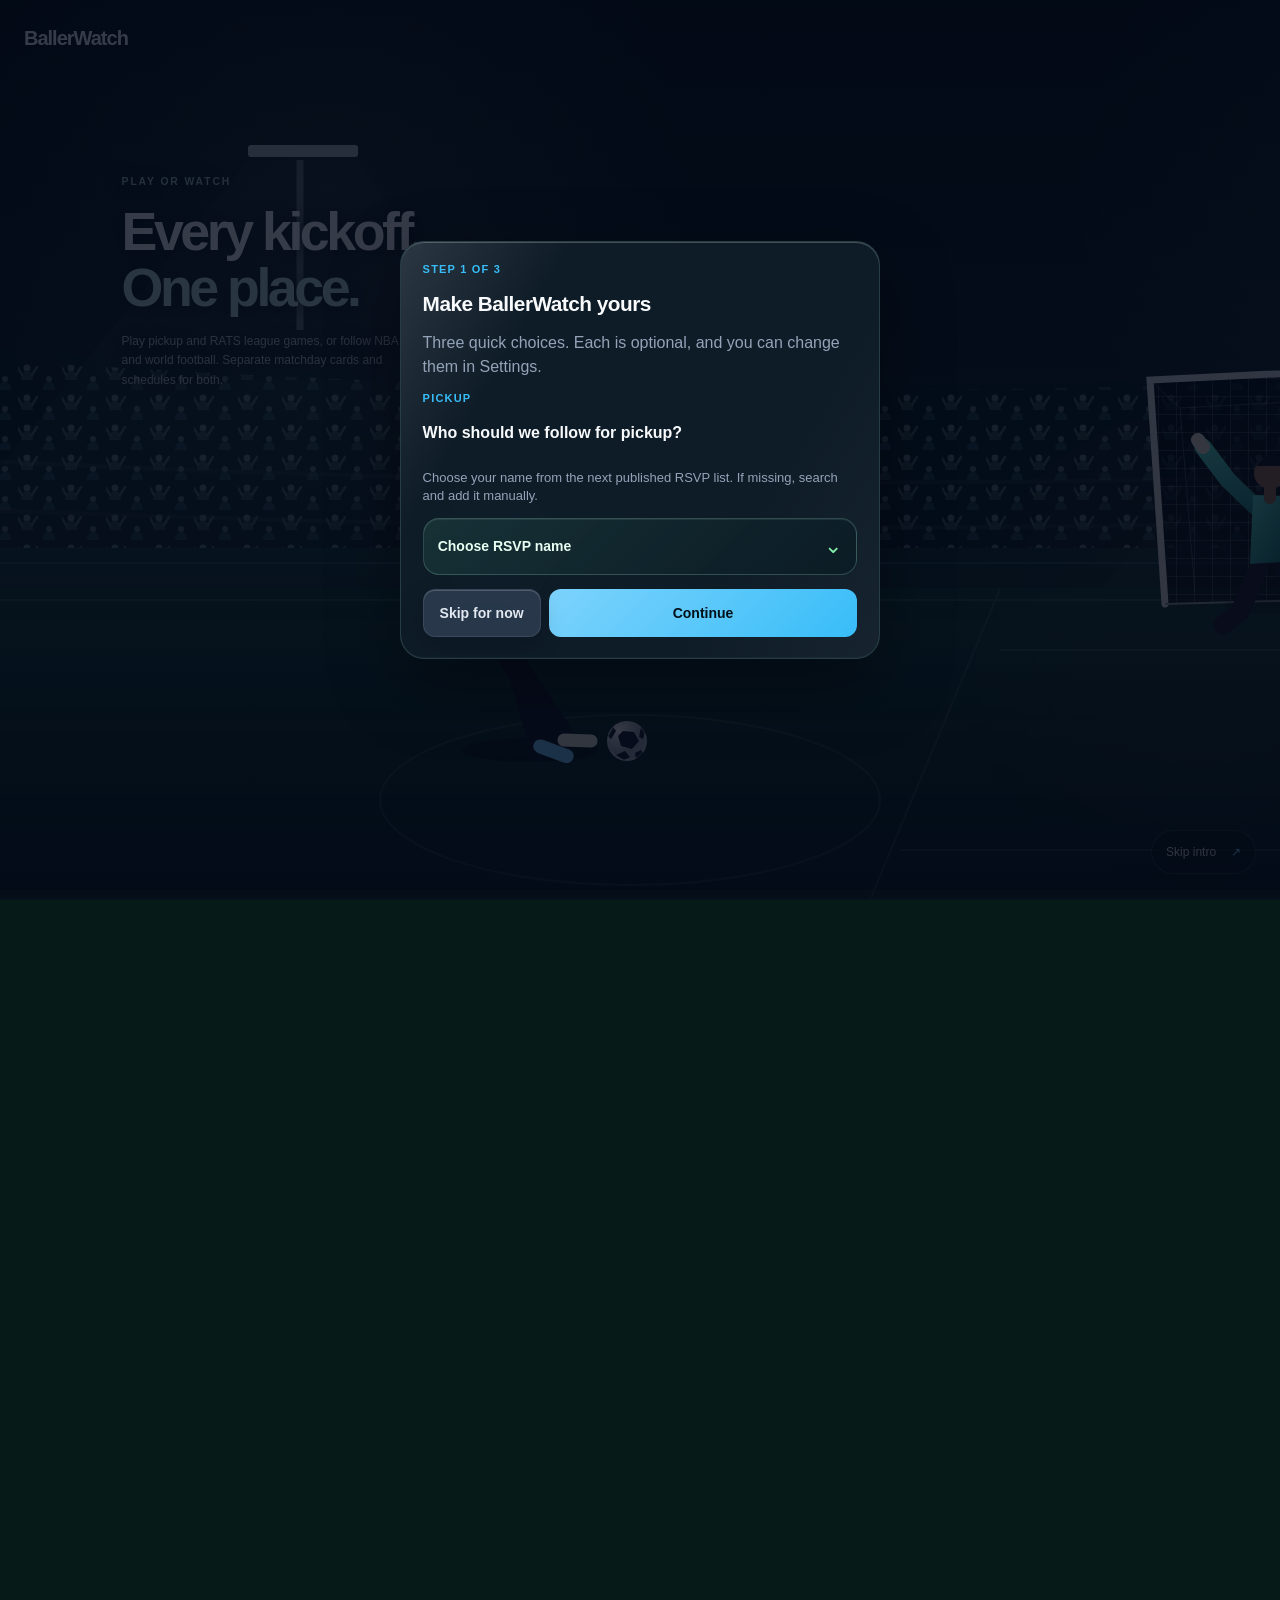
==== frontend/web/index.html @ 3ca7dacf "chore(v11.10.0): refresh versioned PWA resources for encrypted RSVP roster release" ====
<!doctype html>
<html lang="en" class="v2" data-entry-revision="canonical-match-hub">
<head>
  <meta charset="utf-8">
  <meta name="viewport" content="width=device-width, initial-scale=1, viewport-fit=cover">
  <meta name="theme-color" content="#061a18">
  <meta name="referrer" content="no-referrer">
  <meta http-equiv="Content-Security-Policy" content="default-src 'self'; connect-src 'self' https://ballerwatch-web.vudhone.workers.dev; img-src 'self' data:; style-src 'self' 'unsafe-inline'; script-src 'self'; manifest-src 'self'; worker-src 'self'; object-src 'none'; base-uri 'none'; form-action 'self'; upgrade-insecure-requests">
  <meta name="apple-mobile-web-app-capable" content="yes">
  <meta name="apple-mobile-web-app-status-bar-style" content="black-translucent">
  <meta name="apple-mobile-web-app-title" content="BallerWatch">
  <meta name="description" content="A moment of football. Then everything you need for your next match.">
  <title>BallerWatch — Your matchday</title>
  <link rel="manifest" href="./manifest.webmanifest?v=11.10.0">
  <link rel="icon" href="./icon.svg?v=11.10.0" type="image/svg+xml">
  <link rel="apple-touch-icon" sizes="180x180" href="./apple-touch-icon.png?v=11.10.0">
  <script src="./v2/prepaint.js?v=11.10.0"></script>
  <link rel="stylesheet" href="./styles.css?v=11.10.0">
  <link rel="stylesheet" href="./v2/styles.css?v=11.10.0">
</head>
<body>
  <div class="status-bar-glass" aria-hidden="true"></div>
  <a class="v2-skip-link" href="#matchday-app">Skip intro</a>
  <section id="v2-launch" class="v2-launch launch-intro is-active" aria-label="Welcome to BallerWatch">
    <div class="launch-intro-stage">
      <div class="launch-intro-beam launch-intro-beam-a"></div>
      <div class="launch-intro-beam launch-intro-beam-b"></div>
      <div class="launch-intro-beam launch-intro-beam-c"></div>
      <div class="launch-intro-word" aria-label="BallerWatch">
        <span class="launch-intro-word-shadow" aria-hidden="true">BallerWatch</span>
        <span class="launch-intro-word-main">BallerWatch</span>
      </div>
      <div class="launch-intro-pulse" aria-hidden="true"></div>
    </div>

  </section>
  <section id="soccer-intro" class="soccer-intro" aria-label="Interactive soccer introduction">
    <div id="soccer-stage" class="soccer-stage">
      <div class="intro-topline"><a href="./" class="v2-wordmark" aria-label="BallerWatch home">BallerWatch</a><button id="skip-intro" type="button">Skip intro <span aria-hidden="true">↗</span></button></div>
      <div id="scene-scene-content" class="scene-content">
        <svg id="soccer-stadium" class="soccer-scene scene-backdrop" viewBox="0 0 1440 900" aria-hidden="true" focusable="false">
          <defs><radialGradient id="camera-glow"><stop stop-color="#e4faff" stop-opacity=".8"/><stop offset="1" stop-color="#c8f7ff" stop-opacity="0"/></radialGradient></defs>
          <g id="scene-background-world"><image href="./v2/assets/stadium.svg" x="-1000" y="0" width="3400" height="900"/><g data-camera-flash="0" transform="translate(360 365)" opacity="0"><circle r="24" fill="url(#camera-glow)"/><path d="M-9 0H9M0-9V9" stroke="#e4faff" stroke-width="1.5"/><circle r="2.5" fill="#fff"/></g><g data-camera-flash="1" transform="translate(780 415)" opacity="0"><circle r="24" fill="url(#camera-glow)"/><path d="M-9 0H9M0-9V9" stroke="#e4faff" stroke-width="1.5"/><circle r="2.5" fill="#fff"/></g><g data-camera-flash="2" transform="translate(910 380)" opacity="0"><circle r="24" fill="url(#camera-glow)"/><path d="M-9 0H9M0-9V9" stroke="#e4faff" stroke-width="1.5"/><circle r="2.5" fill="#fff"/></g><g data-camera-flash="3" transform="translate(1080 440)" opacity="0"><circle r="24" fill="url(#camera-glow)"/><path d="M-9 0H9M0-9V9" stroke="#e4faff" stroke-width="1.5"/><circle r="2.5" fill="#fff"/></g><g data-camera-flash="4" transform="translate(1290 370)" opacity="0"><circle r="24" fill="url(#camera-glow)"/><path d="M-9 0H9M0-9V9" stroke="#e4faff" stroke-width="1.5"/><circle r="2.5" fill="#fff"/></g><g data-camera-flash="5" transform="translate(1150 410)" opacity="0"><circle r="24" fill="url(#camera-glow)"/><path d="M-9 0H9M0-9V9" stroke="#e4faff" stroke-width="1.5"/><circle r="2.5" fill="#fff"/></g></g>
        </svg>
        <div id="scene-copy" class="scene-copy"><p id="scene-phase" class="eyebrow">YOUR MATCHDAY</p><h1 id="scene-headline"><span>Every kickoff.</span><span>One place.</span></h1><p id="scene-description">Play pickup and RATS league games, or follow NBA and world football. Separate matchday cards and schedules for both.</p></div>
        <svg id="soccer-scene" class="soccer-scene scene-action" viewBox="0 0 1440 900" aria-hidden="true" focusable="false">
          <defs>
            <linearGradient id="kit" x2="1" y2="1"><stop stop-color="#e0f2fe"/><stop offset="1" stop-color="#38bdf8"/></linearGradient>
            <linearGradient id="keeper-kit" x2="1" y2="1"><stop stop-color="#5eead4"/><stop offset="1" stop-color="#0f766e"/></linearGradient>
            <radialGradient id="ball-shade" cx=".3" cy=".25"><stop stop-color="#fff"/><stop offset="1" stop-color="#a4b2b7"/></radialGradient>
            <pattern id="net-grid" width="18" height="18" patternUnits="userSpaceOnUse"><path d="M18 0H0V18" fill="none" stroke="#e3efeb" stroke-opacity=".38" stroke-width="1"/></pattern>
          </defs>
          <g id="scene-world">
            <g id="scene-goal"><path d="m1000 380 310-15 35 230-330 9Z" fill="#061214" fill-opacity=".62"/><g id="scene-net"><path d="m1000 380 310-15 35 230-330 9Z" fill="url(#net-grid)"/><path d="m1000 380 30 28 280-15M1030 408l15 185M1310 365l-6 228" fill="none" stroke="#d9e6e1" stroke-opacity=".25"/></g><path d="m1015 604-15-224 310-15 35 230" fill="none" stroke="#dce8e2" stroke-width="7" stroke-linecap="round"/><path d="m1015 604 330-9" stroke="#94aaa4" stroke-width="2"/></g>
            <g id="scene-keeper" transform="translate(1120 570)">
              <ellipse cx="0" cy="35" rx="46" ry="9" fill="#000" opacity=".2"/>
              <g stroke-linecap="round" stroke-linejoin="round"><g id="scene-keeper-legs"><path d="m-10-5-20 47-17 13M13-5l25 42 24 11" fill="none" stroke="#17222d" stroke-width="19"/></g><g id="scene-keeper-arms"><path d="M-13-62-42-90-67-123M13-62 42-90 67-123" fill="none" stroke="url(#keeper-kit)" stroke-width="17"/><path d="m-67-123-5-7M67-123l5-7" stroke="#e7eadb" stroke-width="14"/></g><path d="m-17-75 35 1 7 65-45 3Z" fill="url(#keeper-kit)"/><path d="M0-72v-13" stroke="#99735a" stroke-width="12"/><circle cy="-97" r="16" fill="#99735a"/><path d="M-14-104q14-21 29 0" fill="#16212a"/></g>
            </g>
            <ellipse cx="380" cy="750" rx="68" ry="12" fill="#000" opacity=".3"/>
            <g id="scene-player" transform="translate(350 605)">
              <g id="scene-plant-leg"><path d="m-5 15 43 67 36 53" fill="none" stroke="#171f27" stroke-width="24" stroke-linecap="round"/><path d="m73 135 27 1" stroke="#e4ecd8" stroke-width="13" stroke-linecap="round"/></g><g id="scene-player-body"><g id="scene-player-arms"><path d="m-7-82-27 33-29 6M24-81l27 26 23-18" fill="none" stroke="#95765c" stroke-width="15" stroke-linecap="round"/></g><path d="M4-123 5-91" stroke="#a37e61" stroke-width="17" stroke-linecap="round"/><path d="m-15-98-23 29 19 13 14-27 23 2 18 24 17-15-25-21Z" fill="url(#kit)"/><path d="m-15-98 43 5 11 87-52 6Z" fill="url(#kit)"/><path d="m-10-96q15 13 29 2" fill="none" stroke="#e0f2fe" stroke-width="4"/><path id="scene-captain-band" d="m-33-75 17 11" stroke="#fcd34d" stroke-width="8"/><path d="M1-90 8-8" stroke="#f0ffd4" stroke-opacity=".35" stroke-width="3"/><path d="m-13-4 51-2-1 32-45-1Z" fill="#111c24"/><circle cx="8" cy="-139" r="21" fill="#a37e61"/><path d="M-12-144q3-32 36-17l7 17-15-10-26 15Z" fill="#131d24"/><text id="scene-player-number" x="11" y="-44" text-anchor="middle" fill="#102534" font-size="30" font-weight="800">10</text></g>
              <g id="scene-shooting-leg"><path d="m13 18 32 57" fill="none" stroke="#171f27" stroke-width="23" stroke-linecap="round"/><g id="scene-shooting-calf"><path d="m45 75 35 56" fill="none" stroke="#171f27" stroke-width="23" stroke-linecap="round"/><path d="m78 129 28 2" stroke="#7dd3fc" stroke-width="14" stroke-linecap="round"/></g></g>
            </g>
            <g id="scene-grass" opacity="0" fill="#86efac"><path d="m430 739-28-24 9 21Zm0 0 36-13-20 24Zm0 0-6-38-9 23Zm0 0 42 20-32-5Z"/></g>
            <g id="scene-ball" transform="translate(477 741)"><circle r="20" fill="url(#ball-shade)"/><path d="m-4-10 11 1 5 9-7 8-11-3-3-10ZM-19-5l5-9 3 4-5 8ZM14-14l4 5-2 7-4-2ZM-11 14l8 5 6-3-5-6ZM14 9l3 4-8 5-1-6Z" fill="#1b2a32"/><circle r="19" fill="none" stroke="#e5efe8" stroke-opacity=".4"/></g>
          </g>
        </svg>
        <div id="scene-flash" class="scene-flash"></div>
        <div class="scene-progress" aria-hidden="true"><span id="scene-progress"></span></div>
      </div>
    </div>
  </section>
  <div id="rewind-affordance" class="rewind-affordance" aria-hidden="true"><span class="rewind-affordance-label">↶ Pull to rewind</span><span class="rewind-affordance-track"><span></span></span></div>
  <main id="matchday-app" class="shell v2-shell" inert>
    <p class="v2-static-welcome" hidden>Matchday, at your pace. Motion is reduced on this device.</p>
    <header class="hero">
      <div class="brand-lockup">
        <div class="brand-mark" aria-hidden="true"><img class="brand-icon" src="./icon.svg?v=11.10.0" alt=""></div>
        <div>
          <p class="eyebrow">SOCCER AT A GLANCE</p>
          <h1 id="matchday-heading" tabindex="-1">BallerWatch</h1>
          <p class="subtitle">Pickup + RATS monitor</p>
        </div>
      </div>
    </header>

    <div class="system-line">
      <span class="system-dot" aria-hidden="true"></span>
      <span id="system-status">Connecting…</span>
    </div>

    <nav class="match-mode-switch" aria-label="Choose matchday view" data-mode="play">
      <div class="match-mode-track" role="group" aria-label="Playing or Watching">
        <button type="button" id="mode-play" class="match-mode-option is-active"
          aria-pressed="true">Playing</button>
        <button type="button" id="mode-watch" class="match-mode-option"
          aria-pressed="false">Watching</button>
      </div>
    </nav>
    <div id="setup-missing-note" class="setup-missing-note" hidden>
      <span id="setup-missing-text"></span>
      <button id="setup-open-settings" type="button">Choose in Settings</button>
    </div>

    <div class="spotlight-carousel" id="spotlight-carousel">
      <button class="spotlight-edge-control carousel-waterfall-edge spotlight-edge-previous" id="spotlight-previous"
        type="button" aria-label="Previous game" disabled>
        <span aria-hidden="true">‹</span>
      </button>
      <button class="spotlight-edge-control carousel-waterfall-edge spotlight-edge-next" id="spotlight-next"
        type="button" aria-label="Next game" disabled>
        <span aria-hidden="true">›</span>
      </button>
      <section class="card next-game-card spotlight-card bw-card-frame" id="next-game-card">
        <div class="spotlight-content">
          <div class="section-heading bw-card-heading">
            <div>
              <p class="eyebrow" id="spotlight-label">NEXT GAME</p>
              <h2 class="bw-card-title" id="next-game-title">Loading…</h2>
            </div>
            <div class="match-card-menu-wrap">
              <button class="status-dot match-card-menu-trigger" id="next-game-menu-trigger"
                type="button" aria-haspopup="dialog" aria-expanded="false">
                <span id="next-game-type">Upcoming</span>
              </button>
              <dialog class="match-card-action-dialog" id="next-game-menu"
                aria-labelledby="next-game-menu-title">
                <div class="match-card-action-shell">
                  <p class="eyebrow">MATCH</p>
                  <h3 id="next-game-menu-title">Match actions</h3>
                  <div class="match-card-action-buttons">
                    <button id="next-game-menu-edit" type="button">Edit</button>
                    <button class="match-card-menu-delete" id="next-game-menu-delete"
                      type="button">Delete</button>
                    <button class="secondary" id="next-game-menu-cancel" type="button">Cancel</button>
                  </div>
                </div>
              </dialog>
            </div>
          </div>
          <p class="next-game-meta" id="next-game-meta"></p>
          <p class="next-game-location muted" id="next-game-location"></p>
           <p class="next-game-watch" id="next-game-watch" aria-label="Where to watch" hidden></p>
          <div class="next-game-weather" id="next-game-weather" hidden></div>
          <p class="next-game-form" id="next-game-form" hidden></p>
          <div class="next-game-capacity" id="next-game-capacity" role="button" tabindex="0"
            aria-haspopup="dialog" aria-expanded="false" aria-label="View pickup RSVP roster and RSVP" hidden>
            <div class="next-game-capacity-row">
              <span class="next-game-capacity-label" id="next-game-capacity-label"></span>
              <span class="next-game-capacity-spots" id="next-game-capacity-spots"></span>
            </div>
            <div class="next-game-capacity-track" aria-hidden="true">
              <span class="next-game-capacity-fill" id="next-game-capacity-fill"></span>
            </div>
          </div>
          <div class="button-row next-game-actions" id="next-game-actions" hidden>
            <a class="button-link" id="next-game-directions" target="_blank" rel="noopener">Directions</a>
            <button class="secondary" id="next-game-share" type="button">Share</button>
          </div>
          <p class="hint" id="next-game-hint"></p>
        </div>
        <div class="match-card-footer bw-card-footer">
          <p class="match-update-credit" id="next-game-updated"></p>
        </div>
      </section>
    </div>

    <section id="watch-days" class="watch-days" aria-label="Match days to watch" hidden>
      <div class="watch-day-rail">
        <div id="watch-day-viewport" class="watch-day-viewport" role="region"
          aria-roledescription="carousel" aria-label="Watched matches by date" tabindex="0">
          <div id="watch-day-list" class="watch-day-list" aria-live="polite"></div>
        </div>
        <div class="watch-day-controls" role="group" aria-label="Browse match days">
          <button id="watch-previous" class="standings-step carousel-waterfall-edge" type="button"
            aria-label="Previous match day" disabled><span aria-hidden="true">‹</span></button>
          <span id="watch-day-position" class="watch-day-position" role="status" aria-live="polite"></span>
          <button id="watch-next" class="standings-step carousel-waterfall-edge" type="button"
            aria-label="Next match day" disabled><span aria-hidden="true">›</span></button>
        </div>
      </div>
    </section>

    <section class="card calendar-card bw-card-frame" id="two-week-calendar" aria-expanded="false">
        <div class="section-heading calendar-heading bw-card-heading">
          <div>
            <p class="eyebrow">MATCH DAYS</p>
            <h2 class="bw-card-title" id="calendar-title">14-Day Calendar</h2>
          </div>
        </div>
        <div class="calendar-grid" id="calendar-grid" aria-label="Two-week game calendar"></div>
        <div class="calendar-game-picker" id="calendar-game-picker" hidden></div>
        <div class="calendar-card-footer bw-card-footer">
          <p class="calendar-updated calendar-update-credit" id="calendar-updated">Updated pending</p>
        </div>
    </section>

    <section class="standings-card" id="league-standings" aria-label="Current season standings">
      <div class="standings-rail">
        <div id="standings-viewport" class="standings-viewport" aria-roledescription="carousel"
          aria-label="Tracked team league standings">
          <p class="muted standings-message">Loading current season standings…</p>
        </div>
        <div class="standings-controls" role="group" aria-label="Browse team standings">
          <button class="standings-step carousel-waterfall-edge standings-step-previous" id="standings-previous" type="button"
            aria-label="Previous tracked team" disabled><span aria-hidden="true">‹</span></button>
          <button class="standings-step carousel-waterfall-edge standings-step-next" id="standings-next" type="button"
            aria-label="Next tracked team" disabled><span aria-hidden="true">›</span></button>
        </div>
      </div>
    </section>

    <footer>
      <section class="card footer-install bw-card-frame" id="install-card">
        <div class="footer-install-copy">
          <p class="eyebrow">INSTALL</p>
          <strong>Home Screen app</strong>
          <p id="install-copy">Install BallerWatch on your device for quick access, offline access to saved pages, and supported notifications.</p>
        </div>
        <button class="secondary compact-button" id="install-help" type="button">How to install</button>
      </section>
      <div class="footer-links">
        <span id="version">BallerWatch</span>
        <span>•</span>
        <a href="https://github.com/vudh1/ballerwatch">GitHub</a>
        <span>•</span>
        <a href="https://github.com/vudh1/ballerwatch/wiki">Wiki</a>
        <span>•</span>
        <span class="copyright">© 2026 Duong Vu · Apache 2.0</span>
      </div>
    </footer>
  </main>

  <dialog id="watch-match-dialog" class="watch-match-dialog" aria-labelledby="watch-match-title">
    <div class="dialog-shell watch-match-shell">
      <div class="watch-match-heading">
        <div>
          <p class="eyebrow" id="watch-match-competition">PROFESSIONAL MATCH</p>
          <h2 id="watch-match-title"></h2>
        </div>
        <button id="close-watch-match" class="icon-button" type="button"
          aria-label="Close match details">×</button>
      </div>
      <dl class="watch-match-details">
        <div><dt>Kickoff · local time</dt><dd id="watch-match-time"></dd></div>
        <div><dt>Venue</dt><dd id="watch-match-venue"></dd></div>
        <div id="watch-match-channel-row" hidden><dt>Where to watch · U.S.</dt><dd id="watch-match-channel"></dd></div>
      </dl>
      <p id="watch-match-guide-note" class="hint" hidden>Channel listing only; actual program availability can vary.</p>
      <a class="watch-match-source" id="watch-match-source" target="_blank"
        rel="noopener noreferrer" hidden>Official match information</a>
    </div>
  </dialog>

  <dialog id="team-history-dialog" class="team-history-dialog"
    aria-labelledby="team-history-title">
    <div class="team-history-shell">
      <div class="section-heading team-history-heading">
        <div>
          <p class="eyebrow">OPPONENT SCOUT</p>
          <h2 id="team-history-title">Team results</h2>
        </div>
        <button class="icon-button" id="close-team-history" type="button"
          aria-label="Close scouting report">×</button>
      </div>
      <p class="standings-footnote" id="team-history-note"></p>
      <div id="team-scout-overview" class="team-scout-overview" aria-live="polite">
        <p class="muted">Loading team scouting stats…</p>
      </div>
      <div id="team-history-list" class="team-history-list" aria-live="polite"></div>
    </div>
  </dialog>

  <button class="chat-launcher" id="chat-launcher" type="button"
    aria-label="Open BallerWatch AI, Settings and Notifications" aria-haspopup="dialog">
    <svg viewBox="0 0 32 32" aria-hidden="true">
      <rect x="5" y="8" width="22" height="17" rx="7"/>
      <path d="M11 25 8 29v-6"/>
      <circle cx="12" cy="16" r="1.5"/>
      <circle cx="20" cy="16" r="1.5"/>
      <path d="M12 21h8"/>
      <path d="M16 4v4"/>
      <circle cx="16" cy="3.5" r="1.5"/>
    </svg>
    <span class="notification-badge" id="notification-badge" hidden>0</span>
  </button>

  <dialog id="chat-dialog" class="chat-dialog">
    <div class="dialog-shell chat-dialog-shell">
      <div class="app-hub-header">
        <nav class="app-hub-tabs" aria-label="BallerWatch sections">
          <button type="button" data-hub-target="ai" aria-current="true">AI</button>
          <button id="settings-button" type="button" data-hub-target="settings" aria-current="false">Settings</button>
          <button id="notification-bell" type="button" data-hub-target="notifications" aria-current="false">Notifications</button>
        </nav>
        <button class="icon-button app-hub-close" id="close-chat" type="button" aria-label="Close chat">×</button>
      </div>
      <div class="section-heading chat-dialog-heading">
        <div class="chat-dialog-title">
          <span class="chat-dialog-bot" aria-hidden="true">
            <svg viewBox="0 0 32 32">
              <rect x="5" y="8" width="22" height="17" rx="7"/>
              <circle cx="12" cy="16" r="1.5"/>
              <circle cx="20" cy="16" r="1.5"/>
              <path d="M12 21h8"/>
              <path d="M16 4v4"/>
              <circle cx="16" cy="3.5" r="1.5"/>
            </svg>
          </span>
          <div>
            <p class="eyebrow">YOUR MATCH ANALYST</p>
            <h2>BallerWatch AI</h2>
          </div>
        </div>
      </div>
      <form id="question-form">
        <label class="sr-only" for="question">Question</label>
        <div class="question-row">
          <div class="question-input-wrap">
            <input id="question" name="question" maxlength="600" autocomplete="off"
              placeholder="Ask about opponents, fields, history…" role="combobox"
              aria-autocomplete="list" aria-expanded="false" aria-controls="question-suggestions" required>
            <div class="question-suggestions" id="question-suggestions" role="listbox" hidden></div>
          </div>
          <button type="submit">Ask</button>
        </div>
      </form>
      <div class="answer" id="answer" hidden></div>
      <div class="answer-feedback-controls">
        <p class="answer-feedback-status" id="answer-feedback-status" hidden></p>
      </div>
      <p class="hint chat-dialog-hint">Ask follow-ups about the same match. Answers use published match data and prepared scouting reports, never invented predictions. Type <strong>/</strong> for commands. Double-click an answer, or press and hold it on touch, to mark or unmark it as wrong.</p>
    </div>
  </dialog>

  <dialog id="rsvp-roster-dialog" class="rsvp-roster-dialog">
    <div class="dialog-shell rsvp-roster-shell">
      <div class="section-heading rsvp-roster-heading">
        <div>
          <p class="eyebrow">PICKUP RSVP</p>
          <h2 id="rsvp-roster-title">RSVP roster</h2>
        </div>
        <button class="icon-button" id="close-rsvp-roster" type="button"
          aria-label="Close RSVP roster">×</button>
      </div>
      <p class="rsvp-roster-summary" id="rsvp-roster-summary">Loading RSVP names…</p>
      <section class="rsvp-roster-group" id="rsvp-roster-confirmed">
        <div class="rsvp-roster-group-heading">
          <strong>Confirmed</strong>
          <span id="rsvp-roster-confirmed-count"></span>
        </div>
        <ol class="rsvp-roster-list" id="rsvp-roster-confirmed-list"></ol>
      </section>
      <section class="rsvp-roster-group" id="rsvp-roster-waitlist" hidden>
        <div class="rsvp-roster-group-heading">
          <strong>Waitlist</strong>
          <span id="rsvp-roster-waitlist-count"></span>
        </div>
        <ol class="rsvp-roster-list" id="rsvp-roster-waitlist-list"></ol>
      </section>
      <div class="rsvp-roster-actions">
        <a class="button-link pickup-rsvp-link rsvp-roster-rsvp" id="rsvp-roster-rsvp"
          target="_blank" rel="noopener" hidden>RSVP</a>
      </div>
    </div>
  </dialog>

  <dialog id="notification-dialog" class="notification-dialog">
    <div class="dialog-shell">
      <div class="app-hub-header">
        <nav class="app-hub-tabs" aria-label="BallerWatch sections">
          <button type="button" data-hub-target="ai" aria-current="false">AI</button>
          <button type="button" data-hub-target="settings" aria-current="false">Settings</button>
          <button type="button" data-hub-target="notifications" aria-current="true">Notifications</button>
        </nav>
        <button class="icon-button app-hub-close" id="close-notifications" type="button" aria-label="Close notifications">×</button>
      </div>
      <div class="section-heading">
        <div>
          <p class="eyebrow">NOTIFICATIONS</p>
          <h2>Inbox</h2>
        </div>
        <div class="dialog-actions">
          <label class="push-compact" aria-label="Push notifications">
            <span class="switch-state" id="bell-push-status">Off</span>
            <span class="switch switch-compact">
              <input id="bell-push-toggle" type="checkbox" role="switch">
              <span class="switch-track" aria-hidden="true">
                <span class="switch-thumb"></span>
              </span>
            </span>
          </label>
          <button class="icon-button" id="refresh-board" type="button" aria-label="Refresh notifications">↻</button>
        </div>
      </div>
      <div class="notification-toolbar">
        <div class="notification-filters" role="group" aria-label="Filter notifications">
          <button class="notification-filter is-active" type="button"
            data-notification-filter="all" aria-pressed="true">All</button>
          <button class="notification-filter" type="button"
            data-notification-filter="pickup" aria-pressed="false">Pickup</button>
          <button class="notification-filter" type="button"
            data-notification-filter="league" aria-pressed="false">League</button>
          <button class="notification-filter" type="button"
            data-notification-filter="version" aria-pressed="false">App</button>
        </div>
        <button class="subtle-action" id="mark-all-notifications-read"
          type="button">Mark all read</button>
      </div>

      <section class="notification-preferences" id="notification-preferences">
        <div class="notification-preferences-heading">
          <strong>Notify me about</strong>
          <span class="hint" id="notification-sync-status">Saved on this device. No account needed.</span>
        </div>
        <div class="notification-preference-options">
          <label>
            <input id="notification-pref-pickup" type="checkbox" checked>
            <span>Pickup</span>
          </label>
          <label>
            <input id="notification-pref-league" type="checkbox" checked>
            <span>League</span>
          </label>
          <label>
            <input id="notification-pref-version" type="checkbox" checked>
            <span>App</span>
          </label>
        </div>
      </section>

      <div class="notification-test-row">
        <button class="subtle-action" id="test-notification" type="button">Send test</button>
        <button class="subtle-action subtle-danger" id="delete-all-notifications" type="button">Delete all</button>
        <span class="hint" id="test-notification-status"></span>
      </div>
      <div id="board" class="board">
        <p class="muted">Loading updates…</p>
      </div>
    </div>
  </dialog>

  <dialog id="notification-reader" class="notification-reader">
    <div class="notification-reader-shell">
      <div class="notification-reader-header">
        <button class="icon-button" id="close-notification-reader" type="button"
          aria-label="Back to notifications">←</button>
        <span>Notification</span>
      </div>
      <article class="notification-reader-content">
        <h2 id="notification-reader-title">BallerWatch update</h2>
        <time id="notification-reader-time"></time>
        <p id="notification-reader-body"></p>
      </article>
    </div>
  </dialog>

  <dialog id="first-run-dialog" class="first-run-dialog" aria-labelledby="first-run-title">
    <div class="dialog-shell first-run-shell">
      <p id="setup-progress" class="eyebrow">STEP 1 OF 3</p>
      <h2 id="first-run-title">Make BallerWatch yours</h2>
      <p class="muted">Three quick choices. Each is optional, and you can change them in Settings.</p>
      <section data-setup-step >
          <p class="eyebrow">PICKUP</p>
          <h3>Who should we follow for pickup?</h3>
          <p class="hint">Choose your name from the next published RSVP list. If missing, search and add it manually.</p>
          <div class="settings-choice" id="setup-name-choice">
            <button class="settings-choice-trigger" id="setup-name-trigger" type="button"
              aria-haspopup="listbox" aria-expanded="false" aria-controls="setup-name-options">
              <span id="setup-name-display">Choose RSVP name</span><span class="choice-chevron" aria-hidden="true">⌄</span>
            </button>

            <div class="settings-choice-popover" id="setup-name-popover" hidden>
              <label class="choice-search-label" for="setup-name-search">Find RSVP name</label>
              <input id="setup-name-search" type="search" autocomplete="off" placeholder="Search…">
              <div class="settings-choice-options" id="setup-name-options" role="listbox"
                ></div>
            </div>
          </div>
          <input type="hidden" id="setup-name-input">
        </section>
      <section data-setup-step hidden>
          <p class="eyebrow">PLAYING</p>
          <h3>Which RATS teams do you play for?</h3>
          <p class="hint">Choose up to 8 teams for your match cards and standings.</p>
          <div class="settings-choice" id="setup-teams-choice">
            <button class="settings-choice-trigger" id="setup-teams-trigger" type="button"
              aria-haspopup="listbox" aria-expanded="false" aria-controls="setup-teams-options">
              <span id="setup-teams-display">Choose RATS teams</span><span class="choice-chevron" aria-hidden="true">⌄</span>
            </button>
            <div class="settings-choice-chips" id="setup-teams-chips"></div>
            <div class="settings-choice-popover" id="setup-teams-popover" hidden>
              <label class="choice-search-label" for="setup-teams-search">Find RATS team</label>
              <input id="setup-teams-search" type="search" autocomplete="off" placeholder="Search…">
              <div class="settings-choice-options" id="setup-teams-options" role="listbox"
                aria-multiselectable="true"></div>
            </div>
          </div>
          <input type="hidden" id="setup-teams-input">
        </section>
      <section data-setup-step hidden>
          <p class="eyebrow">WATCHING</p>
          <h3>Which teams do you like to watch?</h3>
          <p class="hint">Choose up to 20 NBA, European football or international teams.</p>
          <div class="settings-choice" id="setup-watch-choice">
            <button class="settings-choice-trigger" id="setup-watch-trigger" type="button"
              aria-haspopup="listbox" aria-expanded="false" aria-controls="setup-watch-options">
              <span id="setup-watch-display">Choose professional teams</span><span class="choice-chevron" aria-hidden="true">⌄</span>
            </button>
            <div class="settings-choice-chips" id="setup-watch-chips"></div>
            <div class="settings-choice-popover" id="setup-watch-popover" hidden>
              <label class="choice-search-label" for="setup-watch-search">Find professional team</label>
              <input id="setup-watch-search" type="search" autocomplete="off" placeholder="Search…">
              <div class="settings-choice-options" id="setup-watch-options" role="listbox"
                aria-multiselectable="true"></div>
            </div>
          </div>
          <input type="hidden" id="setup-watch-input">
        </section>
      <div class="first-run-actions">
        <button id="setup-back" type="button" class="secondary" hidden>Back</button>
        <button id="setup-skip" type="button" class="secondary">Skip for now</button>
        <button id="setup-next" type="button">Continue</button>
      </div>
    </div>
  </dialog>

  <dialog id="settings-dialog" class="settings-dialog">
    <div class="dialog-shell">
      <div class="app-hub-header">
        <nav class="app-hub-tabs" aria-label="BallerWatch sections">
          <button type="button" data-hub-target="ai" aria-current="false">AI</button>
          <button type="button" data-hub-target="settings" aria-current="true">Settings</button>
          <button type="button" data-hub-target="notifications" aria-current="false">Notifications</button>
        </nav>
        <button class="icon-button app-hub-close" id="close-settings" type="button" aria-label="Close settings">×</button>
      </div>
      <div class="section-heading settings-heading">
        <div>
          <p class="eyebrow">SETTINGS</p>
          <h2>My BallerWatch</h2>
        </div>
        <div class="settings-header-actions">
          <button class="icon-button music-icon-toggle" id="music-toggle" type="button"
            aria-label="Turn music on" aria-pressed="false" title="Music off">
            <svg viewBox="0 0 24 24" aria-hidden="true">
              <path class="music-speaker" d="M4 9v6h4l5 4V5L8 9H4Z"/>
              <path class="music-wave music-wave-one" d="M16 9.5a4 4 0 0 1 0 5"/>
              <path class="music-wave music-wave-two" d="M18.5 7a7 7 0 0 1 0 10"/>
              <path class="music-slash" d="M5 4 20 19"/>
            </svg>
          </button>
        </div>
        <span class="sr-only" id="music-status" aria-live="polite">Music is off on this device.</span>
      </div>


      <section class="app-channel-settings" aria-label="App channel">
        <label for="app-channel">App channel</label>
        <select id="app-channel" class="app-channel-select">
          <option value="production">Production — stable released version</option>
          <option value="beta">Beta — preview features before production</option>
        </select>
        <p class="hint" id="app-channel-status" role="status">Beta may change or be temporarily unavailable. Switching opens a separate app installation; your local preferences stay on this device.</p>
      </section>
      <div class="settings-divider"></div>

      <section aria-label="Offline files">
        <details id="v2-offline-tools"><summary>Offline files</summary><p class="hint">Clear frontend files without changing device preferences.</p><button id="clear-v2-caches" class="secondary compact-button" type="button">Clear app frontend cache</button><p id="v2-cache-status" class="hint" role="status"></p></details>
      </section>
      <div class="settings-divider"></div>

      <section id="guest-settings-view" aria-label="Personal preferences on this device">
        <p class="muted">No account needed. Your RSVP name and followed teams stay saved on this device until you change them; only notifications expire after 24 hours.</p>
        <div id="guest-settings-form" class="settings-form">
          <div class="settings-choice-field">
            <label for="guest-name-trigger">Pickup RSVP name (optional)</label>
            <div class="settings-choice" id="guest-name-choice">
              <button type="button" class="settings-choice-trigger" id="guest-name-trigger"
                aria-haspopup="listbox" aria-expanded="false" aria-controls="guest-name-options">
                <span id="guest-name-display">Choose RSVP name</span>
                <span class="choice-chevron" aria-hidden="true">⌄</span>
              </button>
              <div class="settings-choice-popover" id="guest-name-popover" hidden>
                <label for="guest-name-search" class="choice-search-label">Search published RSVP names</label>
                <input type="search" id="guest-name-search" placeholder="Find your name…" autocomplete="off">
                <div class="settings-choice-options" id="guest-name-options" role="listbox"
                  aria-label="Names from next published pickup"></div>
                <p class="hint choice-hint">If your name is missing, type it in the search and choose +. Only the next published pickup roster is consulted.</p>
              </div>
            </div>
            <input id="guest-name" type="hidden">
            <button id="guest-name-clear" type="button" class="settings-clear-choice">Clear RSVP name</button>
            <p class="hint" id="guest-name-options-status" role="status"></p>
          </div>
          <div class="settings-choice-field">
            <label for="guest-teams-trigger">Follow RATS teams</label>
            <div class="settings-choice" id="guest-teams-choice">
              <button class="settings-choice-trigger" id="guest-teams-trigger" type="button"
                aria-haspopup="listbox" aria-expanded="false" aria-controls="guest-teams-options">
                <span id="guest-teams-display">Choose RATS teams</span>
                <span class="choice-chevron" aria-hidden="true">⌄</span>
              </button>
              <div class="settings-choice-chips" id="guest-teams-chips" aria-label="Teams followed on this device"></div>
              <div class="settings-choice-popover" id="guest-teams-popover" hidden>
                <label for="guest-teams-search" class="choice-search-label">Find RATS teams</label>
                <input type="search" id="guest-teams-search" placeholder="Search teams…" autocomplete="off">
                <div class="settings-choice-options" id="guest-teams-options" role="listbox"
                  aria-label="RATS teams" aria-multiselectable="true"></div>
                <p class="hint choice-hint">Choose up to 8 teams. None selected hides RATS standings.</p>
              </div>
            </div>
            <textarea id="guest-teams" rows="1" hidden></textarea>
            <p class="hint">All current-season teams are indexed in advance. Team changes update your cards instantly, without changing other visitors’ settings.</p>
          </div>
          <div class="settings-choice-field">
            <label for="watch-teams-trigger">Watching · NBA, European football, national teams</label>
            <div class="settings-choice" id="watch-teams-choice">
              <button class="settings-choice-trigger" id="watch-teams-trigger" type="button"
                aria-haspopup="listbox" aria-expanded="false" aria-controls="watch-teams-options">
                <span id="watch-teams-display">Choose professional teams</span>
                <span class="choice-chevron" aria-hidden="true">⌄</span>
              </button>
              <div class="settings-choice-chips" id="watch-teams-chips" aria-label="Professional teams followed on this device"></div>
              <div class="settings-choice-popover" id="watch-teams-popover" hidden>
                <label for="watch-teams-search" class="choice-search-label">Search leagues and teams</label>
                <input type="search" id="watch-teams-search" placeholder="Search NBA, Premier League, UEFA, Copa América…" autocomplete="off">
                <div class="settings-choice-options" id="watch-teams-options" role="listbox"
                  aria-label="Professional sports teams" aria-multiselectable="true"></div>
                <p class="hint choice-hint">Choose up to 20 teams. Watch mode shows a carousel of daily match lists. Choose a date on the schedule or swipe between match days; tap any match for details.</p>
              </div>
            </div>
            <textarea id="watch-teams" hidden></textarea>
            <fieldset class="watch-service-settings">
              <legend>Where I watch · United States</legend>
              <label><input type="checkbox" id="watch-service-prime" checked> Prime Video</label>
              <label><input type="checkbox" id="watch-service-espn" checked> ESPN</label>
              <label><input type="checkbox" id="watch-service-drogon" checked> DrogonTV</label>
              <p class="hint">Only published U.S. channels. DrogonTV channels need confirmation in your TV guide.</p>
            </fieldset>
            <label for="watch-day-range">Match days shown</label>
            <select id="watch-day-range" aria-label="How far ahead to show Watching day cards">
              <option value="2w">2 weeks</option>
              <option value="1m">1 month</option>
              <option value="2m" selected>2 months</option>
              <option value="3m">3 months</option>
              <option value="6m">6 months</option>
              <option value="max">Maximum available</option>
            </select>
            <p class="hint">This only limits the Watching day cards. Full future fixtures and calendar subscriptions remain indexed.</p>
            <p class="hint" id="watch-teams-status" role="status">Professional fixtures are indexed weekly. TV and third-party calendar apps refresh on their own schedule.</p>
          </div>
          <section class="calendar-subscribe-settings" aria-label="Share my sports calendar">
            <h3 class="settings-subheading">Share my sports calendar</h3>
            <p class="hint">Calendar sharing is optional. Each independent BallerWatch profile has its own read-only Vela TV link.</p>
            <label class="calendar-pickup-choice">
              <input type="checkbox" id="calendar-include-pickup">
              Include published pickup sessions in my shared calendar
            </label>
            <div class="calendar-sync-actions">
              <button type="button" id="calendar-sync-enable" class="secondary" hidden>Enable permanent link</button>
              <button type="button" class="secondary" id="copy-calendar-link">Copy calendar subscription link (.ics)</button>
            </div>
            <p class="hint" id="calendar-subscription-status" role="status">Without cloud sync, this link contains your current teams. Changing teams requires replacing the link in Vela TV. Vela shows the next 7 days.</p>
            <p class="hint" id="calendar-sync-status" role="status"></p>
            <div id="calendar-recovery-once" hidden class="calendar-sensitive">
              <p class="hint">One-time recovery code. Keep this somewhere safe; it will not be shown again:</p>
              <code id="calendar-recovery-code"></code>
              <button type="button" id="calendar-recovery-dismiss" class="secondary">I've saved this</button>
            </div>
            <details class="calendar-manage-options" id="calendar-manage-options">
              <summary>Manage calendar sharing and devices</summary>
              <div class="calendar-manage-stack">
                <button type="button" class="secondary" id="calendar-sync-refresh">Refresh shared preferences</button>
                <div id="calendar-sync-connected" hidden>
                  <button type="button" class="secondary" id="calendar-pair-generate">Link another device</button>
                  <p id="calendar-pair-display" class="hint" hidden></p>
                  <button type="button" class="secondary" id="calendar-recovery-renew">Replace recovery code</button>
                  <button type="button" class="secondary" id="calendar-sync-rotate">Rotate calendar URL</button>
                  <button type="button" class="secondary" id="calendar-sync-revoke-others">Revoke other devices</button>
                  <button type="button" class="secondary" id="calendar-sync-disconnect">Disconnect this device</button>
                  <button type="button" class="secondary" id="calendar-sync-delete">Delete calendar profile</button>
                </div>
                <div id="calendar-sync-unconnected">
                  <label for="calendar-pair-input">Pairing code from another authorized device</label>
                  <input type="text" id="calendar-pair-input" maxlength="43" autocomplete="off" spellcheck="false" placeholder="Paste one-time pairing code">
                  <button type="button" class="secondary" id="calendar-pair-redeem">Link this device</button>
                  <label for="calendar-recover-input">Recovery code</label>
                  <input type="text" id="calendar-recover-input" maxlength="43" autocomplete="off" spellcheck="false" placeholder="Paste private recovery code">
                  <button type="button" class="secondary" id="calendar-recover">Recover my profile</button>
                </div>
              </div>
            </details>
          </section>
          <p class="hint">Saved instantly on this device until you change it. Other players’ RSVP names are never published.</p>
          <p class="hint" id="guest-settings-status" role="status"></p>
        </div>
      </section>
      <section id="deleted-match-management" hidden aria-label="Matches hidden on this device">
        <h3 class="settings-subheading">Hidden on this device</h3>
        <div class="deleted-match-list" id="deleted-match-list"></div>
        <p class="hint">Restore a match here without changing any other visitor or the published RATS/RSVP schedule.</p>
      </section>
      <div class="settings-divider"></div>
      <details id="settings-login-view" class="admin-settings-details">
        <summary>Advanced · Administrator maintenance</summary>
        <p class="muted">Only protected software maintenance requires this password. Viewing RSVP lists and editing or hiding matches need no account.</p>
        <form id="owner-login-form" class="settings-form">
          <label for="owner-login-password">Maintenance password</label>
          <input id="owner-login-password" type="password" autocomplete="current-password"
            maxlength="200" placeholder="Maintenance password" required>
          <button type="submit">Unlock maintenance</button>
        </form>
        <p class="hint" id="owner-login-status"></p>
      </details>

      <section id="settings-owner-view" hidden>
        <p class="settings-account-summary" id="current-user-summary"></p>
        <p class="hint" id="owner-settings-status" role="status"></p>
        <p class="hint">Visitor RSVP name, teams and notifications are saved above, privately on each device.</p>

        <section id="release-management" hidden>
          <div class="settings-divider"></div>
          <h3 class="settings-subheading">App release</h3>
          <div class="release-status-row">
            <div>
              <strong id="release-version-summary">Checking versions…</strong>
              <span id="release-title-summary"></span>
            </div>
            <button id="promote-release" type="button" disabled>Checking…</button>
          </div>
          <p class="hint" id="promote-release-status">Runs the existing validated app-update workflow. All deployment gates remain required.</p>
        </section>
        <div class="settings-divider"></div>
        <form id="owner-password-form" class="settings-form">
          <label for="owner-password-new">Change maintenance password</label>
          <input id="owner-password-new" type="password" autocomplete="new-password"
            minlength="12" maxlength="200" placeholder="At least 12 characters" required>
          <label for="owner-password-confirm">Confirm maintenance password</label>
          <input id="owner-password-confirm" type="password" autocomplete="new-password"
            minlength="12" maxlength="200" placeholder="Repeat password" required>
          <button type="submit">Change password</button>
        </form>
        <p class="hint" id="owner-password-status"></p>
        <button class="subtle-action" id="owner-disconnect" type="button">Lock maintenance</button>
        <button class="subtle-action" id="owner-revoke" type="button">Revoke other maintenance sessions</button>
        <p class="privacy-note">The maintenance password is managed through the protected repository recovery workflow, never published on this page.</p>
      </section>
    </div>
  </dialog>

  <dialog id="match-override-dialog" class="match-override-dialog">
    <div class="dialog-shell match-override-shell">
      <div class="section-heading">
        <div>
          <p class="eyebrow">MANUAL OVERRIDE</p>
          <h2 id="match-override-title">Edit selected match</h2>
        </div>
        <button class="icon-button" id="close-match-override" type="button"
          aria-label="Close match editor">×</button>
      </div>
      <p class="muted" id="match-override-copy">
        Date, time and venue corrections appear only on this device until you reset them. Official match data and reminders remain unchanged.
      </p>
      <form id="match-override-form" class="settings-form">
        <label for="match-override-date">Date</label>
        <input id="match-override-date" type="date" required>

        <div class="match-override-time-grid">
          <div>
            <label for="match-override-start">Start time</label>
            <input id="match-override-start" type="time">
          </div>
          <div>
            <label for="match-override-end">End time</label>
            <input id="match-override-end" type="time">
          </div>
        </div>

        <label for="match-override-location">Location</label>
        <input id="match-override-location" maxlength="240"
          placeholder="Field or venue">

        <div class="match-override-actions">
          <button class="secondary" id="match-override-reset"
            type="button">Reset</button>
          <button class="secondary" id="match-override-cancel" type="button">Cancel</button>
          <button type="submit">Save</button>
        </div>
      </form>
      <p class="hint" id="match-override-status"></p>
      <p class="privacy-note">Saved in this device's browser only. No account, shared edits, or changes to the official source. Reset restores published details.</p>
    </div>
  </dialog>

  <dialog id="install-dialog">
    <form method="dialog">
      <h2 id="install-title">Install BallerWatch</h2>
      <ol data-install-guide="ios" hidden>
        <li>Open this page in Safari on your iPhone or iPad.</li>
        <li>Tap Share, then <strong>Add to Home Screen</strong>.</li>
        <li>Open BallerWatch from your Home Screen icon.</li>
        <li>Open Notifications in the app to enable Web Push.</li>
      </ol>
      <ol data-install-guide="android" hidden>
        <li>Open this page in Chrome or another browser that offers web app installation.</li>
        <li>Tap <strong>Install app</strong> or <strong>Add to Home screen</strong> in your browser menu.</li>
        <li>Open BallerWatch from the new Home Screen icon.</li>
        <li>Allow notifications in the app and in Android settings if supported.</li>
      </ol>
      <ol data-install-guide="desktop" hidden>
        <li>Use your browser's <strong>Install app</strong> action, if available.</li>
        <li>Otherwise bookmark this page; the website still works without installation.</li>
        <li>Push notifications depend on browser and operating-system support.</li>
      </ol>
      <p class="muted" id="install-note">Installation and notifications depend on browser support.</p>
      <button id="install-native" type="button" hidden>Install app</button>
      <button type="submit">Done</button>
    </form>
  </dialog>

  <script type="module" src="./app.js?v=11.10.0"></script>
  <script type="module" src="./v2/app.js?v=11.10.0"></script>
</body>
</html>
---- frontend/web/styles.css ----
:root {
  color-scheme: dark;
  font-family: -apple-system, BlinkMacSystemFont, "Segoe UI", Roboto, Helvetica, Arial, sans-serif;
  background: #020617;
  color: #f8fafc;
  --card: rgba(15, 23, 42, 0.86);
  --border: rgba(148, 163, 184, 0.16);
  --muted: #94a3b8;
  --accent: #38bdf8;
  --accent-strong: #0ea5e9;
  --good: #34d399;
  --warn: #fbbf24;
}

* { box-sizing: border-box; }
[hidden] { display: none !important; }

body {
  margin: 0;
  min-height: 100vh;
  background:
    radial-gradient(circle at 15% -10%, rgba(14, 165, 233, 0.28), transparent 34rem),
    radial-gradient(circle at 100% 25%, rgba(16, 185, 129, 0.12), transparent 30rem),
    #020617;
}

button, input, textarea { font: inherit; }

button {
  border: 0;
  border-radius: 12px;
  padding: 0.78rem 1rem;
  font-weight: 700;
  color: #001018;
  background: linear-gradient(135deg, #7dd3fc, #38bdf8);
  cursor: pointer;
}

button:disabled { opacity: 0.55; cursor: wait; }

button.secondary {
  color: #e2e8f0;
  background: rgba(51, 65, 85, 0.75);
  border: 1px solid var(--border);
}

.shell {
  width: min(760px, 100%);
  margin: 0 auto;
  padding: max(1.25rem, env(safe-area-inset-top)) 1rem max(2rem, env(safe-area-inset-bottom));
}

.hero {
  display: flex;
  align-items: flex-start;
  justify-content: space-between;
  gap: 1rem;
  padding: 1.5rem 0 1rem;
}

.hero-actions {
  display: flex;
  align-items: center;
  gap: 0.55rem;
}

h1 { font-size: clamp(2rem, 8vw, 3.25rem); margin: 0.15rem 0 0; letter-spacing: -0.045em; }
h2 { margin: 0; font-size: 1.1rem; }
p { line-height: 1.5; }
.subtitle { color: #cbd5e1; margin: 0.5rem 0 0; }
.eyebrow { color: var(--accent); font-weight: 800; font-size: 0.72rem; letter-spacing: 0.13em; margin: 0 0 0.3rem; }
.muted, .hint { color: var(--muted); }
.hint { font-size: 0.82rem; margin-bottom: 0; }

.status-pill, .status-dot {
  flex: 0 0 auto;
  font-size: 0.75rem;
  border-radius: 999px;
  padding: 0.42rem 0.7rem;
  background: rgba(51, 65, 85, 0.72);
  border: 1px solid var(--border);
  color: #cbd5e1;
}

.utility-button {
  position: relative;
  display: grid;
  place-items: center;
  width: 2.55rem;
  height: 2.55rem;
  padding: 0;
  border: 1px solid var(--border);
  border-radius: 999px;
  color: #e2e8f0;
  background: rgba(51, 65, 85, 0.72);
}

.utility-button svg {
  width: 1.25rem;
  height: 1.25rem;
  fill: none;
  stroke: currentColor;
  stroke-width: 1.8;
  stroke-linecap: round;
  stroke-linejoin: round;
}

.notification-badge {
  position: absolute;
  top: -0.3rem;
  right: -0.25rem;
  min-width: 1.1rem;
  height: 1.1rem;
  padding: 0 0.28rem;
  display: grid;
  place-items: center;
  border-radius: 999px;
  font-size: 0.62rem;
  color: #fff;
  background: #ef4444;
  border: 2px solid #020617;
}

.card {
  margin: 0.9rem 0;
  padding: 1rem;
  border-radius: 18px;
  background: var(--card);
  border: 1px solid var(--border);
  box-shadow: 0 18px 50px rgba(0, 0, 0, 0.16);
  backdrop-filter: blur(18px);
}

.section-heading {
  display: flex;
  align-items: center;
  justify-content: space-between;
  gap: 1rem;
}

.button-row { display: flex; gap: 0.65rem; flex-wrap: wrap; }

.question-row {
  display: grid;
  grid-template-columns: 1fr auto;
  gap: 0.6rem;
  margin-top: 0.9rem;
}

input,
textarea {
  width: 100%;
  min-width: 0;
  border-radius: 12px;
  border: 1px solid var(--border);
  color: #f8fafc;
  background: rgba(2, 6, 23, 0.72);
  padding: 0.8rem 0.9rem;
  outline: none;
}

input:focus,
textarea:focus { border-color: rgba(56, 189, 248, 0.8); box-shadow: 0 0 0 3px rgba(56, 189, 248, 0.12); }

textarea {
  resize: vertical;
}



.question-input-wrap {
  position: relative;
  min-width: 0;
}

.question-suggestions {
  position: absolute;
  z-index: 20;
  top: calc(100% + 0.4rem);
  left: 0;
  right: 0;
  max-height: 19rem;
  overflow-y: auto;
  border: 1px solid var(--border);
  border-radius: 14px;
  padding: 0.35rem;
  background: #0f172a;
  box-shadow: 0 18px 42px rgba(0, 0, 0, 0.38);
}

.question-suggestion {
  display: flex;
  width: 100%;
  align-items: baseline;
  justify-content: space-between;
  gap: 0.8rem;
  padding: 0.72rem 0.8rem;
  border-radius: 10px;
  color: #e2e8f0;
  background: transparent;
  text-align: left;
}

.question-suggestion:hover,
.question-suggestion[aria-selected="true"] {
  color: #f8fafc;
  background: rgba(56, 189, 248, 0.13);
}

.question-suggestion strong {
  font-size: 0.9rem;
}

.question-suggestion span {
  color: var(--muted);
  font-size: 0.75rem;
  font-weight: 500;
  text-align: right;
}

.answer {
  white-space: pre-wrap;
  margin-top: 0.8rem;
  padding: 0.9rem;
  border-radius: 12px;
  color: #dbeafe;
  background: rgba(14, 165, 233, 0.09);
  border: 1px solid rgba(56, 189, 248, 0.18);
  touch-action: pan-y;
}

.answer-feedback-status {
  margin: 0.38rem 0 0;
  color: #64748b;
  font-size: 0.7rem;
}

.answer-feedback-pending {
  border-color: rgba(251, 191, 36, 0.38);
}

.answer-feedback-sent {
  border-color: rgba(52, 211, 153, 0.34);
}

.board {
  display: grid;
  gap: 0.7rem;
  margin-top: 0.9rem;
  max-height: min(62vh, 34rem);
  overflow-y: auto;
  overscroll-behavior: contain;
}

.notice {
  padding: 0.85rem;
  border-radius: 14px;
  background: rgba(2, 6, 23, 0.56);
  border: 1px solid rgba(148, 163, 184, 0.12);
}

.notice h3 { margin: 0; font-size: 0.98rem; }
.notice p { margin: 0.38rem 0 0; white-space: pre-wrap; color: #cbd5e1; }
.notice time { display: block; margin-top: 0.55rem; color: #64748b; font-size: 0.75rem; }

.icon-button { padding: 0.45rem 0.7rem; color: #e2e8f0; background: rgba(51, 65, 85, 0.7); }
.dialog-actions { display: flex; gap: 0.45rem; }

footer {
  color: #64748b;
  font-size: 0.78rem;
  padding: 1.2rem 0;
}

.footer-install {
  display: flex;
  align-items: center;
  justify-content: space-between;
  gap: 1rem;
  margin-bottom: 1rem;
  padding: 0.85rem 0;
  border-top: 1px solid var(--border);
  border-bottom: 1px solid var(--border);
  color: #cbd5e1;
}

.footer-install strong {
  color: #e2e8f0;
  font-size: 0.88rem;
}

.footer-install p {
  margin: 0.25rem 0 0;
  color: var(--muted);
}

.footer-links {
  display: flex;
  flex-wrap: wrap;
  justify-content: center;
  gap: 0.45rem;
}

.compact-button {
  flex: 0 0 auto;
  padding: 0.6rem 0.8rem;
  font-size: 0.78rem;
}

a { color: #7dd3fc; }

dialog {
  width: min(92vw, 520px);
  border: 1px solid var(--border);
  border-radius: 18px;
  color: #f8fafc;
  background: #0f172a;
}

dialog::backdrop { background: rgba(2, 6, 23, 0.78); }
dialog li { margin: 0.55rem 0; }

.notification-dialog {
  width: min(94vw, 620px);
  max-height: 82vh;
  padding: 0;
}

.dialog-shell { padding: 1rem; }

.sr-only {
  position: absolute;
  width: 1px; height: 1px;
  padding: 0; margin: -1px;
  overflow: hidden; clip: rect(0,0,0,0);
  white-space: nowrap; border: 0;
}

@media (max-width: 560px) {
  .hero { align-items: flex-start; }
  .hero-actions { flex-direction: row; align-items: center; flex-wrap: nowrap; }
  .footer-install { align-items: flex-start; flex-direction: column; }
  .question-row { grid-template-columns: 1fr; }
  .question-row button { width: 100%; }
}


.notification-push-row {
  display: flex;
  align-items: center;
  justify-content: space-between;
  gap: 1rem;
  margin-top: 0.9rem;
  padding: 0.8rem 0;
  border-top: 1px solid var(--border);
  border-bottom: 1px solid var(--border);
}

.notification-push-row strong {
  display: block;
  font-size: 0.92rem;
}

.switch-state {
  display: block;
  margin-top: 0.2rem;
  color: var(--muted);
  font-size: 0.75rem;
}

.switch {
  position: relative;
  display: inline-flex;
  align-items: center;
  flex: 0 0 auto;
  cursor: pointer;
}

.switch input {
  position: absolute;
  width: 1px;
  height: 1px;
  opacity: 0;
  pointer-events: none;
}

.switch-track {
  position: relative;
  width: 3rem;
  height: 1.75rem;
  border-radius: 999px;
  background: rgba(71, 85, 105, 0.9);
  border: 1px solid var(--border);
  transition: background 160ms ease, opacity 160ms ease;
}

.switch-thumb {
  position: absolute;
  top: 0.18rem;
  left: 0.18rem;
  width: 1.28rem;
  height: 1.28rem;
  border-radius: 999px;
  background: #f8fafc;
  transition: transform 160ms ease;
}

.switch input:checked + .switch-track {
  background: var(--good);
}

.switch input:checked + .switch-track .switch-thumb {
  transform: translateX(1.24rem);
}

.switch input:focus-visible + .switch-track {
  outline: 3px solid rgba(56, 189, 248, 0.28);
  outline-offset: 2px;
}

.switch input:disabled + .switch-track {
  opacity: 0.45;
  cursor: not-allowed;
}


.next-game-card {
  overflow: hidden;
}

.next-game-meta {
  margin: 0.75rem 0 0;
  color: #e2e8f0;
  font-weight: 600;
}

.next-game-location {
  margin: 0.35rem 0 0;
}

.next-game-actions {
  margin-top: 0.9rem;
}

.button-link {
  display: inline-flex;
  align-items: center;
  justify-content: center;
  min-height: 2.75rem;
  border-radius: 12px;
  padding: 0.78rem 1rem;
  color: #001018;
  background: linear-gradient(135deg, #7dd3fc, #38bdf8);
  font-weight: 700;
  text-decoration: none;
}

.notification-test-row {
  display: flex;
  align-items: baseline;
  gap: 0.5rem;
  margin-top: 0.35rem;
  min-height: 1.25rem;
}

.notification-test-row .hint {
  margin: 0;
  font-size: 0.72rem;
}

.subtle-action {
  padding: 0.15rem 0;
  border-radius: 0;
  color: #64748b;
  background: transparent;
  font-size: 0.72rem;
  font-weight: 600;
  text-decoration: underline;
  text-underline-offset: 0.16rem;
}

.subtle-action:hover {
  color: #94a3b8;
}


.settings-dialog {
  width: min(92vw, 500px);
}

.settings-form {
  display: grid;
  gap: 0.7rem;
  margin-top: 1rem;
}

.settings-form label {
  color: #cbd5e1;
  font-size: 0.82rem;
  font-weight: 700;
}

.settings-form .hint {
  margin: -0.25rem 0 0.1rem;
}

.privacy-note {
  margin: 1rem 0 0.65rem;
  color: #64748b;
  font-size: 0.72rem;
  line-height: 1.45;
}


/* v5 dashboard */
:root {
  --surface: rgba(10, 17, 31, 0.82);
  --surface-strong: rgba(15, 24, 42, 0.96);
  --surface-soft: rgba(30, 41, 59, 0.55);
  --line: rgba(148, 163, 184, 0.14);
  --text-soft: #cbd5e1;
  --cyan: #67e8f9;
  --blue: #60a5fa;
}

body {
  background:
    radial-gradient(circle at 8% 0%, rgba(14, 165, 233, 0.22), transparent 30rem),
    radial-gradient(circle at 92% 16%, rgba(16, 185, 129, 0.13), transparent 26rem),
    linear-gradient(180deg, #06101f 0%, #020617 56%, #020617 100%);
}

.shell {
  width: min(900px, 100%);
  padding-inline: clamp(0.9rem, 3vw, 1.5rem);
}

.hero {
  align-items: center;
  padding: 1.05rem 0 0.45rem;
}

.brand-lockup {
  display: flex;
  align-items: center;
  gap: 0.85rem;
  min-width: 0;
}

.brand-mark {
  width: 2.8rem;
  height: 2.8rem;
  flex: 0 0 auto;
  border-radius: 14px;
  overflow: hidden;
  background: rgba(15, 23, 42, 0.52);
  border: 1px solid rgba(186, 230, 253, 0.22);
  box-shadow:
    0 9px 26px rgba(0, 8, 20, 0.28),
    inset 0 1px 0 rgba(255, 255, 255, 0.14);
}

.brand-icon {
  display: block;
  width: 100%;
  height: 100%;
  object-fit: cover;
}

.hero h1 {
  font-size: clamp(1.55rem, 5vw, 2.05rem);
  letter-spacing: -0.045em;
}

.hero .subtitle {
  max-width: 32rem;
  margin-top: 0.16rem;
  font-size: 0.84rem;
  color: #94a3b8;
}

.hero .eyebrow {
  margin-bottom: 0.08rem;
  font-size: 0.61rem;
}

.hero-actions {
  align-self: center;
}

.utility-button {
  width: 2.6rem;
  height: 2.6rem;
  background: rgba(15, 23, 42, 0.74);
  border-color: rgba(148, 163, 184, 0.18);
  box-shadow: 0 8px 26px rgba(0, 0, 0, 0.16);
}

.utility-button:active {
  transform: scale(0.96);
}

.system-line {
  display: flex;
  align-items: center;
  gap: 0.42rem;
  min-height: 1.3rem;
  margin: 0.1rem 0 0.65rem 3.65rem;
  color: #64748b;
  font-size: 0.7rem;
  font-weight: 600;
}

.system-dot {
  width: 0.42rem;
  height: 0.42rem;
  border-radius: 50%;
  background: #34d399;
  box-shadow: 0 0 0 3px rgba(52, 211, 153, 0.09);
}

.card {
  border-radius: 22px;
  background: var(--surface);
  border-color: var(--line);
  box-shadow: 0 20px 60px rgba(0, 0, 0, 0.2);
}

.spotlight-card {
  position: relative;
  overflow: hidden;
  padding: clamp(1.15rem, 3vw, 1.5rem);
  background:
    radial-gradient(circle at 90% 0%, rgba(103, 232, 249, 0.18), transparent 19rem),
    linear-gradient(145deg, rgba(15, 36, 58, 0.94), rgba(10, 17, 31, 0.93));
  border-color: rgba(103, 232, 249, 0.2);
}

.spotlight-card::after {
  content: "";
  position: absolute;
  width: 10rem;
  height: 10rem;
  right: -4rem;
  bottom: -6rem;
  border-radius: 50%;
  background: rgba(52, 211, 153, 0.08);
  filter: blur(2px);
  pointer-events: none;
}

.spotlight-card h2 {
  max-width: 80%;
  font-size: clamp(1.35rem, 5vw, 1.85rem);
  line-height: 1.08;
  letter-spacing: -0.035em;
}

.spotlight-card .status-dot {
  background: rgba(103, 232, 249, 0.1);
  border-color: rgba(103, 232, 249, 0.2);
  color: #a5f3fc;
}

.next-game-meta {
  margin-top: 0.9rem;
  font-size: 0.94rem;
}

.next-game-location {
  max-width: 38rem;
  font-size: 0.84rem;
}

.next-game-weather {
  width: fit-content;
  margin-top: 0.75rem;
  padding: 0.48rem 0.68rem;
  border-radius: 999px;
  color: #e0f2fe;
  background: rgba(2, 132, 199, 0.12);
  border: 1px solid rgba(56, 189, 248, 0.16);
  font-size: 0.78rem;
  font-weight: 700;
}

.next-game-actions {
  position: relative;
  z-index: 1;
  margin-top: 1rem;
}

.calendar-card {
  padding: clamp(1rem, 3vw, 1.3rem);
}

.calendar-heading {
  margin-bottom: 0.9rem;
}

.calendar-updated,
.ask-shortcut {
  flex: 0 0 auto;
  color: #64748b;
  font-size: 0.68rem;
  font-weight: 700;
}

.calendar-grid {
  display: grid;
  grid-template-columns: repeat(7, minmax(0, 1fr));
  gap: 0.45rem;
}

.calendar-day {
  position: relative;
  min-width: 0;
  min-height: 5.15rem;
  display: flex;
  flex-direction: column;
  align-items: center;
  gap: 0.18rem;
  padding: 0.55rem 0.2rem 0.45rem;
  border-radius: 15px;
  color: #cbd5e1;
  background: rgba(15, 23, 42, 0.58);
  border: 1px solid rgba(148, 163, 184, 0.1);
  box-shadow: none;
}

.calendar-day[aria-selected="true"] {
  color: #f8fafc;
  background:
    linear-gradient(180deg, rgba(14, 165, 233, 0.16), rgba(30, 41, 59, 0.66));
  border-color: rgba(103, 232, 249, 0.36);
  box-shadow: inset 0 0 0 1px rgba(103, 232, 249, 0.07);
}

.calendar-weekday {
  color: #64748b;
  font-size: 0.58rem;
  font-weight: 800;
  text-transform: uppercase;
  letter-spacing: 0.06em;
}

.calendar-number {
  font-size: 1rem;
  line-height: 1.2;
}

.calendar-signal {
  height: 0.72rem;
  color: #64748b;
  font-size: 0.7rem;
  font-weight: 900;
}

.calendar-signal.has-game {
  color: #67e8f9;
}

.calendar-mini-weather {
  margin-top: auto;
  color: #94a3b8;
  font-size: 0.61rem;
  white-space: nowrap;
}

.calendar-detail {
  margin-top: 0.8rem;
  border-top: 1px solid rgba(148, 163, 184, 0.1);
  padding-top: 0.8rem;
}

.calendar-detail-heading {
  margin-bottom: 0.55rem;
}

.calendar-detail-heading h3 {
  margin: 0;
  color: #e2e8f0;
  font-size: 0.8rem;
  letter-spacing: 0.01em;
}

.calendar-empty {
  margin: 0.35rem 0;
  color: #64748b;
  font-size: 0.78rem;
}

.calendar-game {
  display: grid;
  grid-template-columns: minmax(0, 1fr) auto;
  gap: 0.8rem;
  align-items: center;
  padding: 0.72rem 0;
}

.calendar-game + .calendar-game {
  border-top: 1px solid rgba(148, 163, 184, 0.08);
}

.calendar-game-main,
.calendar-game-side {
  display: flex;
  flex-direction: column;
  gap: 0.22rem;
}

.calendar-game-main strong {
  font-size: 0.9rem;
  color: #f8fafc;
}

.calendar-game-main span,
.calendar-game-weather {
  color: #94a3b8;
  font-size: 0.73rem;
}

.calendar-game-side {
  align-items: flex-end;
  text-align: right;
}

.calendar-game-weather {
  color: #cbd5e1;
  font-weight: 600;
}

.calendar-directions {
  font-size: 0.72rem;
  font-weight: 700;
  text-decoration: none;
}

.weather-credit {
  margin: 0.7rem 0 0;
  color: #475569;
  font-size: 0.61rem;
}

.ask-card {
  padding: clamp(1rem, 3vw, 1.3rem);
}

.ask-card .question-row {
  margin-top: 0.75rem;
  padding: 0.32rem;
  border-radius: 16px;
  background: rgba(2, 6, 23, 0.62);
  border: 1px solid rgba(148, 163, 184, 0.13);
}

.ask-card input {
  border: 0;
  background: transparent;
  box-shadow: none;
  padding: 0.72rem 0.76rem;
}

.ask-card input:focus {
  border: 0;
  box-shadow: none;
}

.ask-card .question-row > button {
  align-self: stretch;
  min-width: 4.4rem;
  border-radius: 12px;
}

.answer {
  border-radius: 16px;
  background: rgba(14, 165, 233, 0.065);
}

.footer-install {
  border-radius: 16px;
  padding-inline: 0.8rem;
  background: rgba(15, 23, 42, 0.42);
}

dialog {
  border-radius: 22px;
  background: #0b1322;
  box-shadow: 0 28px 90px rgba(0, 0, 0, 0.5);
}

@media (max-width: 560px) {
  .shell {
    padding-inline: 0.85rem;
  }

  .hero {
    gap: 0.65rem;
  }

  .brand-mark {
    width: 2.45rem;
    height: 2.45rem;
    border-radius: 12px;
  }

  .hero h1 {
    font-size: 1.45rem;
  }

  .hero .subtitle {
    display: none;
  }

  .system-line {
    margin-left: 3.25rem;
  }

  .calendar-grid {
    gap: 0.3rem;
  }

  .calendar-day {
    min-height: 4.75rem;
    border-radius: 13px;
    padding-inline: 0.08rem;
  }

  .calendar-mini-weather {
    font-size: 0.56rem;
  }

  .calendar-game {
    grid-template-columns: 1fr;
    gap: 0.4rem;
  }

  .calendar-game-side {
    align-items: flex-start;
    text-align: left;
  }

  .ask-card .question-row {
    grid-template-columns: 1fr auto;
  }

  .ask-card .question-row button {
    width: auto;
  }
}


/* v5.1 liquid glass */
:root {
  --glass-fill: rgba(12, 22, 38, 0.46);
  --glass-fill-strong: rgba(15, 28, 47, 0.62);
  --glass-line: rgba(255, 255, 255, 0.14);
  --glass-highlight: rgba(255, 255, 255, 0.22);
  --glass-shadow: rgba(0, 0, 0, 0.34);
  --glass-cyan: rgba(103, 232, 249, 0.2);
  --glass-blue: rgba(96, 165, 250, 0.16);
}

html {
  background: #020617;
}

body {
  position: relative;
  min-height: 100vh;
  background:
    radial-gradient(circle at 12% 5%, rgba(56, 189, 248, 0.24), transparent 30rem),
    radial-gradient(circle at 88% 12%, rgba(45, 212, 191, 0.16), transparent 28rem),
    radial-gradient(circle at 55% 82%, rgba(99, 102, 241, 0.13), transparent 34rem),
    linear-gradient(180deg, #07111f 0%, #030817 52%, #020617 100%);
  background-attachment: fixed;
}

body::before,
body::after {
  content: "";
  position: fixed;
  z-index: -1;
  width: 18rem;
  height: 18rem;
  border-radius: 50%;
  filter: blur(56px);
  opacity: 0.45;
  pointer-events: none;
}

body::before {
  top: 10%;
  left: -7rem;
  background: rgba(14, 165, 233, 0.28);
}

body::after {
  right: -8rem;
  bottom: 7%;
  background: rgba(45, 212, 191, 0.18);
}

.card,
.footer-install,
.question-suggestions,
dialog {
  background:
    linear-gradient(145deg, rgba(255, 255, 255, 0.10), rgba(255, 255, 255, 0.025) 34%, rgba(6, 12, 24, 0.18)),
    var(--glass-fill);
  border: 1px solid var(--glass-line);
  box-shadow:
    inset 0 1px 0 var(--glass-highlight),
    inset 0 -1px 0 rgba(255, 255, 255, 0.03),
    0 24px 70px var(--glass-shadow);
  -webkit-backdrop-filter: blur(26px) saturate(175%);
  backdrop-filter: blur(26px) saturate(175%);
}

.card {
  overflow: hidden;
}

.card::before,
dialog::before {
  content: "";
  position: absolute;
  inset: 0;
  border-radius: inherit;
  background: linear-gradient(120deg, rgba(255, 255, 255, 0.12), transparent 24%, transparent 70%, rgba(255, 255, 255, 0.035));
  pointer-events: none;
}

.card > *,
dialog > * {
  position: relative;
  z-index: 1;
}

.spotlight-card {
  background:
    radial-gradient(circle at 84% 8%, rgba(103, 232, 249, 0.24), transparent 18rem),
    radial-gradient(circle at 10% 110%, rgba(45, 212, 191, 0.14), transparent 17rem),
    linear-gradient(145deg, rgba(255, 255, 255, 0.11), rgba(10, 24, 42, 0.40)),
    rgba(8, 20, 36, 0.52);
  border-color: rgba(165, 243, 252, 0.24);
  box-shadow:
    inset 0 1px 0 rgba(255, 255, 255, 0.22),
    0 22px 68px rgba(0, 0, 0, 0.32),
    0 0 0 1px rgba(103, 232, 249, 0.04);
  -webkit-backdrop-filter: blur(30px) saturate(190%);
  backdrop-filter: blur(30px) saturate(190%);
  transition: transform 180ms ease, border-color 180ms ease, box-shadow 180ms ease;
}

.spotlight-card.spotlight-selected {
  border-color: rgba(103, 232, 249, 0.36);
  box-shadow:
    inset 0 1px 0 rgba(255, 255, 255, 0.25),
    0 24px 72px rgba(0, 0, 0, 0.34),
    0 0 0 1px rgba(103, 232, 249, 0.08);
}

.utility-button,
.icon-button,
.button-link,
.secondary,
.question-row > button,
.settings-form button {
  border: 1px solid rgba(255, 255, 255, 0.16);
  background:
    linear-gradient(145deg, rgba(255, 255, 255, 0.13), rgba(255, 255, 255, 0.04)),
    rgba(15, 23, 42, 0.44);
  box-shadow:
    inset 0 1px 0 rgba(255, 255, 255, 0.18),
    0 8px 24px rgba(0, 0, 0, 0.18);
  -webkit-backdrop-filter: blur(18px) saturate(170%);
  backdrop-filter: blur(18px) saturate(170%);
}

.button-link,
.question-row > button,
.settings-form button:not(.secondary) {
  color: #effcff;
  background:
    linear-gradient(145deg, rgba(125, 211, 252, 0.26), rgba(56, 189, 248, 0.12)),
    rgba(8, 47, 73, 0.48);
}

.utility-button:hover,
.icon-button:hover,
.calendar-day:not(:disabled):hover,
.calendar-game-choice:hover {
  border-color: rgba(255, 255, 255, 0.24);
  background-color: rgba(30, 41, 59, 0.58);
}

.calendar-card,
.ask-card {
  background:
    linear-gradient(145deg, rgba(255, 255, 255, 0.085), rgba(255, 255, 255, 0.02)),
    rgba(9, 18, 32, 0.44);
}

.calendar-day {
  min-height: 5.2rem;
  border: 1px solid rgba(255, 255, 255, 0.09);
  background:
    linear-gradient(155deg, rgba(255, 255, 255, 0.075), rgba(255, 255, 255, 0.02)),
    rgba(15, 23, 42, 0.28);
  box-shadow: inset 0 1px 0 rgba(255, 255, 255, 0.08);
  -webkit-backdrop-filter: blur(14px) saturate(155%);
  backdrop-filter: blur(14px) saturate(155%);
  transition: transform 160ms ease, background 160ms ease, border-color 160ms ease;
}

.calendar-day:not(:disabled):active {
  transform: scale(0.97);
}

.calendar-day:disabled {
  cursor: default;
  opacity: 0.45;
}

.calendar-day[aria-selected="true"] {
  color: #f8fdff;
  background:
    radial-gradient(circle at 50% 0%, rgba(103, 232, 249, 0.18), transparent 75%),
    linear-gradient(155deg, rgba(255, 255, 255, 0.12), rgba(56, 189, 248, 0.07)),
    rgba(9, 37, 58, 0.46);
  border-color: rgba(165, 243, 252, 0.32);
  box-shadow:
    inset 0 1px 0 rgba(255, 255, 255, 0.17),
    0 8px 24px rgba(2, 132, 199, 0.12);
}

.calendar-game-picker {
  display: flex;
  flex-wrap: wrap;
  gap: 0.5rem;
  margin-top: 0.8rem;
}

.calendar-game-choice {
  display: inline-flex;
  align-items: baseline;
  gap: 0.42rem;
  padding: 0.52rem 0.72rem;
  border-radius: 999px;
  color: #cbd5e1;
  border: 1px solid rgba(255, 255, 255, 0.10);
  background: rgba(15, 23, 42, 0.34);
  box-shadow: inset 0 1px 0 rgba(255, 255, 255, 0.08);
  -webkit-backdrop-filter: blur(14px) saturate(150%);
  backdrop-filter: blur(14px) saturate(150%);
}

.calendar-game-choice[aria-pressed="true"] {
  color: #ecfeff;
  border-color: rgba(103, 232, 249, 0.34);
  background: rgba(14, 116, 144, 0.20);
}

.calendar-game-choice strong {
  font-size: 0.72rem;
}

.calendar-game-choice span {
  color: #94a3b8;
  font-size: 0.66rem;
}

.ask-card .question-row {
  background:
    linear-gradient(145deg, rgba(255, 255, 255, 0.07), rgba(255, 255, 255, 0.015)),
    rgba(2, 6, 23, 0.38);
  border: 1px solid rgba(255, 255, 255, 0.11);
  box-shadow: inset 0 1px 0 rgba(255, 255, 255, 0.08);
  -webkit-backdrop-filter: blur(18px) saturate(165%);
  backdrop-filter: blur(18px) saturate(165%);
}

.question-suggestions {
  background:
    linear-gradient(145deg, rgba(255, 255, 255, 0.08), rgba(255, 255, 255, 0.025)),
    rgba(9, 18, 32, 0.76);
}

.notification-push-row,
.answer,
.next-game-weather {
  background:
    linear-gradient(145deg, rgba(255, 255, 255, 0.08), rgba(255, 255, 255, 0.02)),
    rgba(14, 165, 233, 0.07);
  border-color: rgba(255, 255, 255, 0.11);
  box-shadow: inset 0 1px 0 rgba(255, 255, 255, 0.08);
}

.switch-track {
  background: rgba(51, 65, 85, 0.50);
  border: 1px solid rgba(255, 255, 255, 0.12);
  box-shadow: inset 0 1px 2px rgba(0, 0, 0, 0.26);
}

.switch input:checked + .switch-track {
  background: rgba(34, 197, 94, 0.48);
  border-color: rgba(134, 239, 172, 0.34);
}

footer {
  opacity: 0.9;
}

@supports not ((backdrop-filter: blur(1px)) or (-webkit-backdrop-filter: blur(1px))) {
  .card,
  .footer-install,
  .question-suggestions,
  dialog,
  .utility-button,
  .calendar-day,
  .calendar-game-choice {
    background-color: rgba(10, 18, 32, 0.94);
  }
}

@media (prefers-reduced-motion: reduce) {
  .spotlight-card,
  .calendar-day,
  .utility-button {
    transition: none;
  }
}

@media (max-width: 560px) {
  .card {
    border-radius: 20px;
  }

  .calendar-day {
    min-height: 4.85rem;
  }

  .calendar-game-picker {
    overflow-x: auto;
    flex-wrap: nowrap;
    padding-bottom: 0.15rem;
    scrollbar-width: none;
  }

  .calendar-game-picker::-webkit-scrollbar {
    display: none;
  }

  .calendar-game-choice {
    flex: 0 0 auto;
  }
}


/* v5.1.1 typography system */
:root {
  --font-ui: -apple-system, BlinkMacSystemFont, "Segoe UI", Roboto, Helvetica, Arial, sans-serif;
  --type-caption: 0.6875rem;
  --type-small: 0.75rem;
  --type-meta: 0.8125rem;
  --type-body: 0.875rem;
  --type-body-strong: 0.9375rem;
  --type-control: 0.875rem;
  --type-section: 1.125rem;
}

html,
body,
button,
input,
textarea {
  font-family: var(--font-ui);
  font-synthesis: none;
  -webkit-font-smoothing: antialiased;
  text-rendering: optimizeLegibility;
}

body {
  font-size: 1rem;
  line-height: 1.45;
}

h1,
h2,
h3,
p {
  font-family: inherit;
}

h1,
.hero h1 {
  font-size: clamp(1.625rem, 5vw, 2rem);
  font-weight: 700;
  line-height: 1.08;
  letter-spacing: -0.035em;
}

h2 {
  font-size: var(--type-section);
  font-weight: 700;
  line-height: 1.25;
  letter-spacing: -0.012em;
}

.spotlight-card h2 {
  font-size: clamp(1.375rem, 5vw, 1.75rem);
  font-weight: 700;
  line-height: 1.1;
  letter-spacing: -0.025em;
}

p {
  line-height: 1.45;
}

.eyebrow,
.hero .eyebrow {
  font-size: var(--type-caption);
  font-weight: 700;
  line-height: 1.2;
  letter-spacing: 0.11em;
}

.hero .subtitle {
  font-size: var(--type-body);
  line-height: 1.4;
}

.brand-mark,
.status-pill,
.status-dot,
.system-line,
.calendar-updated,
.ask-shortcut,
.switch-state,
footer,
.compact-button,
.notification-test-row .hint,
.subtle-action,
.answer-feedback-status,
.privacy-note,
.notice time,
.question-suggestion span {
  font-size: var(--type-small);
}

.status-pill,
.status-dot,
.system-line,
.calendar-updated,
.ask-shortcut,
.switch-state {
  font-weight: 600;
}

.next-game-meta {
  font-size: var(--type-body-strong);
  font-weight: 600;
  line-height: 1.4;
}

.next-game-location,
.notice p,
.footer-install p {
  font-size: var(--type-body);
  line-height: 1.45;
}

.next-game-weather,
.settings-form label {
  font-size: var(--type-meta);
  font-weight: 600;
}

button,
.button-link,
.calendar-game-choice,
.question-suggestion {
  font-size: var(--type-control);
}

button,
.button-link {
  font-weight: 700;
}

input,
textarea {
  font-size: 1rem;
  line-height: 1.35;
}

.hint {
  font-size: var(--type-meta);
  line-height: 1.45;
}

.answer {
  font-size: var(--type-body-strong);
  line-height: 1.5;
}

.notice h3,
.footer-install strong,
.notification-push-row strong {
  font-size: var(--type-body-strong);
  font-weight: 700;
  line-height: 1.3;
}

.calendar-weekday,
.calendar-mini-weather,
.weather-credit,
.calendar-game-choice span {
  font-size: var(--type-caption);
  line-height: 1.2;
}

.calendar-weekday {
  font-weight: 700;
  letter-spacing: 0.055em;
}

.calendar-number {
  font-size: 1rem;
  font-weight: 700;
  line-height: 1.15;
}

.calendar-signal {
  font-size: var(--type-small);
  font-weight: 800;
}

.calendar-game-choice strong {
  font-size: var(--type-small);
  font-weight: 700;
}

.icon-button {
  font-size: 1rem;
}

@media (max-width: 560px) {
  .hero h1 {
    font-size: 1.5rem;
  }

  .calendar-mini-weather {
    font-size: var(--type-caption);
  }
}


/* v5.1.3 live presence */
.system-line.is-live .system-dot {
  animation: ballerwatch-live-pulse 1.35s ease-in-out infinite;
}

.system-line.is-live #system-status {
  color: #86efac;
}

.system-line.is-offline .system-dot {
  animation: none;
  background: #fbbf24;
  box-shadow: none;
}

@keyframes ballerwatch-live-pulse {
  0%, 100% {
    opacity: 0.42;
    transform: scale(0.82);
    box-shadow: 0 0 0 2px rgba(52, 211, 153, 0.05);
  }
  50% {
    opacity: 1;
    transform: scale(1.08);
    box-shadow:
      0 0 0 4px rgba(52, 211, 153, 0.10),
      0 0 12px rgba(52, 211, 153, 0.34);
  }
}

@media (prefers-reduced-motion: reduce) {
  .system-line.is-live .system-dot {
    animation-duration: 2.4s;
  }
}


/* v5.1.4 interaction polish */
.question-input-wrap {
  display: flex;
  flex-direction: column;
  min-width: 0;
}

.ask-card .question-row {
  align-items: start;
}

.question-suggestions {
  position: static;
  z-index: auto;
  top: auto;
  right: auto;
  bottom: auto;
  left: auto;
  width: 100%;
  max-height: min(14rem, 35vh);
  margin-top: 0.45rem;
  overflow-y: auto;
  overscroll-behavior: contain;
  box-shadow:
    inset 0 1px 0 rgba(255, 255, 255, 0.08),
    0 10px 26px rgba(0, 0, 0, 0.18);
}

.ask-card .question-row > button {
  align-self: start;
  min-height: 2.85rem;
}

.answer {
  touch-action: manipulation;
}

.answer.answer-feedback-sent {
  border-color: rgba(248, 113, 113, 0.30);
  box-shadow:
    inset 0 1px 0 rgba(255, 255, 255, 0.08),
    0 0 0 1px rgba(248, 113, 113, 0.05);
}

@media (max-width: 560px) {
  .question-suggestions {
    max-height: 12rem;
  }
}


/* v5.2 notification inbox and destination sharing */
.dialog-actions {
  align-items: center;
}

.push-compact {
  display: inline-flex;
  align-items: center;
  gap: 0.35rem;
  min-height: 2.25rem;
  padding: 0 0.3rem 0 0.5rem;
  border-radius: 999px;
  color: var(--muted);
  background: rgba(15, 23, 42, 0.34);
  border: 1px solid rgba(255, 255, 255, 0.10);
  cursor: pointer;
}

.push-compact .switch-state {
  margin: 0;
  min-width: 1.6rem;
  text-align: right;
  color: #cbd5e1;
}

.switch-compact .switch-track {
  width: 2.15rem;
  height: 1.28rem;
}

.switch-compact .switch-thumb {
  top: 0.13rem;
  left: 0.13rem;
  width: 0.9rem;
  height: 0.9rem;
}

.switch-compact input:checked + .switch-track .switch-thumb {
  transform: translateX(0.86rem);
}

.board {
  gap: 0.5rem;
}

.notice {
  position: relative;
  min-height: 4.7rem;
  max-height: 5.6rem;
  overflow: hidden;
  cursor: pointer;
  touch-action: pan-y;
  transition: transform 140ms ease, opacity 140ms ease, border-color 140ms ease;
}

.notice:active {
  transform: scale(0.985);
}

.notice.is-unread {
  border-color: rgba(103, 232, 249, 0.30);
  background:
    linear-gradient(145deg, rgba(103, 232, 249, 0.08), rgba(255, 255, 255, 0.02)),
    rgba(2, 6, 23, 0.56);
}

.notice.is-unread::after {
  content: "";
  position: absolute;
  top: 0.8rem;
  right: 0.75rem;
  width: 0.42rem;
  height: 0.42rem;
  border-radius: 50%;
  background: #67e8f9;
  box-shadow: 0 0 0 3px rgba(103, 232, 249, 0.10);
}

.notice h3 {
  overflow: hidden;
  padding-right: 1rem;
  text-overflow: ellipsis;
  white-space: nowrap;
}

.notice .notice-preview {
  display: -webkit-box;
  overflow: hidden;
  margin-top: 0.28rem;
  white-space: normal;
  -webkit-box-orient: vertical;
  -webkit-line-clamp: 2;
}

.notice time {
  margin-top: 0.35rem;
}

.notification-reader {
  width: 100vw;
  max-width: none;
  height: 100dvh;
  max-height: none;
  margin: 0;
  padding: 0;
  overflow-x: hidden;
  overflow-y: auto;
  border: 0;
  border-radius: 0;
  background: #020617;
}

.notification-reader::backdrop {
  background: #020617;
}

.notification-reader-shell {
  width: min(760px, 100%);
  max-width: 100%;
  min-width: 0;
  min-height: 100dvh;
  box-sizing: border-box;
  margin: 0 auto;
  padding:
    max(1rem, env(safe-area-inset-top))
    1rem
    max(1.5rem, env(safe-area-inset-bottom));
}

.notification-reader-header {
  display: flex;
  align-items: center;
  gap: 0.75rem;
  min-height: 3rem;
  color: #cbd5e1;
  font-size: var(--type-small);
  font-weight: 700;
}

.notification-reader-content {
  width: 100%;
  max-width: 100%;
  min-width: 0;
  margin-top: 1.25rem;
  padding: 1.15rem;
  overflow: hidden;
  border-radius: 22px;
  background:
    linear-gradient(145deg, rgba(255, 255, 255, 0.09), rgba(255, 255, 255, 0.02)),
    rgba(9, 18, 32, 0.62);
  border: 1px solid rgba(255, 255, 255, 0.12);
  box-shadow: inset 0 1px 0 rgba(255, 255, 255, 0.10);
}

.notification-reader-content h2 {
  max-width: 100%;
  min-width: 0;
  overflow-wrap: anywhere;
  word-break: break-word;
  font-size: clamp(1.35rem, 5vw, 1.75rem);
}

.notification-reader-content time {
  display: block;
  margin-top: 0.45rem;
  color: #64748b;
  font-size: var(--type-small);
}

.notification-reader-content p {
  max-width: 100%;
  min-width: 0;
  margin: 1rem 0 0;
  overflow-wrap: anywhere;
  word-break: break-word;
  color: #dbeafe;
  font-size: var(--type-body-strong);
  line-height: 1.6;
  white-space: pre-wrap;
}

@media (prefers-reduced-motion: reduce) {
  .notice {
    transition: none;
  }
}

@media (max-width: 560px) {
  .notification-dialog {
    width: min(96vw, 620px);
  }

  .dialog-actions {
    gap: 0.3rem;
  }

  .push-compact {
    gap: 0.25rem;
    padding-left: 0.4rem;
  }
}


/* v5.2.1 notification fit and swipe polish */
.notification-dialog {
  max-width: calc(100vw - 1rem);
  max-height: min(86dvh, 42rem);
  overflow: hidden;
}

.notification-dialog .dialog-shell {
  display: flex;
  flex-direction: column;
  min-height: 0;
  max-height: min(86dvh, 42rem);
  overflow: hidden;
}

.notification-dialog .section-heading {
  flex: 0 0 auto;
  min-width: 0;
  gap: 0.55rem;
}

.notification-dialog .section-heading > div:first-child {
  min-width: 0;
}

.notification-dialog .section-heading h2 {
  overflow: hidden;
  text-overflow: ellipsis;
  white-space: nowrap;
}

.notification-dialog .dialog-actions {
  flex: 0 0 auto;
  flex-wrap: nowrap;
}

.notification-dialog .board {
  flex: 1 1 auto;
  min-height: 0;
  max-height: min(54dvh, 28rem);
  overflow-x: hidden;
  overflow-y: auto;
}

.notification-test-row {
  flex: 0 0 auto;
  flex-wrap: wrap;
}

.notification-test-row #test-notification-status {
  flex: 1 1 100%;
  min-width: 0;
}

.subtle-danger {
  color: #7f8a9c;
}

.subtle-danger:hover {
  color: #fca5a5;
}

.notice {
  transform: translateX(0);
  transition:
    transform 190ms cubic-bezier(0.2, 0.8, 0.2, 1),
    opacity 160ms ease,
    max-height 210ms ease,
    min-height 210ms ease,
    padding 210ms ease,
    margin 210ms ease,
    border-width 210ms ease,
    border-color 140ms ease;
  will-change: transform, opacity;
}

.notice.is-swiping {
  transition: none;
}

.notice.is-deleting {
  min-height: 0;
  max-height: 0;
  margin-top: -0.25rem;
  margin-bottom: -0.25rem;
  padding-top: 0;
  padding-bottom: 0;
  border-top-width: 0;
  border-bottom-width: 0;
  opacity: 0;
  transform: translateX(-120%);
  pointer-events: none;
}

@media (max-width: 560px) {
  .notification-dialog {
    width: calc(100vw - 0.75rem);
    max-width: calc(100vw - 0.75rem);
    max-height: calc(100dvh - 0.75rem);
  }

  .notification-dialog .dialog-shell {
    max-height: calc(100dvh - 0.75rem);
    padding: 0.85rem;
  }

  .notification-dialog .board {
    max-height: 52dvh;
  }

  .notification-dialog .section-heading {
    gap: 0.4rem;
  }

  .push-compact {
    min-height: 2.1rem;
  }
}

@media (prefers-reduced-motion: reduce) {
  .notice,
  .notice.is-deleting {
    transition: none;
  }
}


/* v5.3.3 connected-card carousel swipe */
.spotlight-carousel {
  --spotlight-train-gap: 12px;
  position: relative;
  margin: 0.9rem 0;
  overflow: hidden;
  border-radius: 24px;
  touch-action: pan-y;
  overscroll-behavior-x: none;
}

.spotlight-carousel .spotlight-card {
  width: 100%;
  height: var(--spotlight-card-height, auto);
  box-sizing: border-box;
  margin: 0;
  transform: translate3d(0, 0, 0);
}

.spotlight-measure-card {
  height: auto !important;
  min-height: 0 !important;
  visibility: hidden;
  pointer-events: none;
  transform: none !important;
  transition: none !important;
}

.spotlight-carousel .spotlight-card.spotlight-train-card {
  position: absolute;
  top: 0;
  left: 0;
  pointer-events: none;
}

.spotlight-card.is-train-dragging {
  transition: none !important;
  will-change: transform;
}

.spotlight-card.is-train-settling {
  transition: transform 260ms cubic-bezier(0.22, 0.61, 0.36, 1);
  will-change: transform;
}

html.spotlight-swipe-active,
html.spotlight-swipe-active body {
  overflow-x: hidden;
  overscroll-behavior-x: none;
}

@media (prefers-reduced-motion: reduce) {
  .spotlight-card.is-train-settling {
    transition-duration: 1ms;
  }
}


/* v5.5 iPhone dashboard visual refresh */
:root {
  --v55-glass: rgba(22, 31, 49, 0.52);
  --v55-glass-strong: rgba(22, 31, 49, 0.70);
  --v55-line: rgba(255, 255, 255, 0.18);
  --v55-highlight: rgba(255, 255, 255, 0.25);
  --v55-blue: #2f8cff;
  --v55-green: #45e47c;
  --v55-shadow: rgba(1, 7, 18, 0.42);
}

body {
  background:
    radial-gradient(circle at 78% 8%, rgba(255, 141, 92, 0.32), transparent 24rem),
    radial-gradient(circle at 20% 6%, rgba(95, 139, 218, 0.45), transparent 28rem),
    radial-gradient(circle at 88% 42%, rgba(224, 126, 87, 0.18), transparent 24rem),
    linear-gradient(180deg, #21314c 0%, #152236 24%, #0d1727 58%, #08121f 100%);
  background-attachment: fixed;
}

body::before {
  top: -5rem;
  left: -7rem;
  width: 25rem;
  height: 25rem;
  background: rgba(96, 165, 250, 0.28);
}

body::after {
  right: -7rem;
  bottom: 8%;
  width: 24rem;
  height: 24rem;
  background: rgba(251, 146, 60, 0.18);
}

.shell {
  width: min(720px, 100%);
  padding-inline: clamp(0.9rem, 3vw, 1.35rem);
}

.hero {
  padding: 1.55rem 0 0.35rem;
  align-items: center;
}

.brand-lockup {
  gap: 0;
}

.brand-mark,
.brand-lockup .eyebrow {
  display: none;
}

.hero h1,
h1 {
  font-size: clamp(2.45rem, 9vw, 3.4rem);
  font-weight: 800;
  line-height: 0.98;
  letter-spacing: -0.055em;
  text-shadow: 0 2px 18px rgba(0, 0, 0, 0.24);
}

.hero .subtitle {
  display: block;
  margin-top: 0.42rem;
  color: rgba(239, 246, 255, 0.84);
  font-size: 1rem;
  font-weight: 500;
}

.hero-actions {
  gap: 0.65rem;
}

.utility-button {
  width: 3.15rem;
  height: 3.15rem;
  border-color: rgba(255, 255, 255, 0.20);
  background:
    linear-gradient(145deg, rgba(255, 255, 255, 0.18), rgba(255, 255, 255, 0.035)),
    rgba(70, 79, 102, 0.34);
  box-shadow:
    inset 0 1px 0 rgba(255, 255, 255, 0.28),
    0 12px 30px rgba(0, 0, 0, 0.22);
  -webkit-backdrop-filter: blur(22px) saturate(170%);
  backdrop-filter: blur(22px) saturate(170%);
}

.utility-button svg {
  width: 1.45rem;
  height: 1.45rem;
  stroke-width: 1.7;
}

.notification-badge {
  top: 0.18rem;
  right: 0.16rem;
  border-color: rgba(31, 41, 55, 0.92);
}

.system-line {
  margin: 0.18rem 0 0.8rem;
  min-height: 1.2rem;
  color: rgba(203, 213, 225, 0.72);
}

.card,
.footer-install {
  border-radius: 30px;
  border-color: var(--v55-line);
  background:
    linear-gradient(145deg, rgba(255, 255, 255, 0.16), rgba(255, 255, 255, 0.025) 38%, rgba(8, 15, 28, 0.12)),
    var(--v55-glass);
  box-shadow:
    inset 0 1px 0 var(--v55-highlight),
    0 26px 70px var(--v55-shadow);
  -webkit-backdrop-filter: blur(30px) saturate(185%);
  backdrop-filter: blur(30px) saturate(185%);
}

.spotlight-carousel {
  border-radius: 32px;
  margin: 0.75rem 0 1rem;
}

.spotlight-card {
  --spotlight-card-inset: clamp(1.35rem, 4vw, 1.8rem);
  min-height: 25rem;
  padding: var(--spotlight-card-inset);
  border-radius: 32px;
  border-color: rgba(255, 255, 255, 0.23);
  background:
    radial-gradient(circle at 88% 25%, rgba(255, 166, 104, 0.44), transparent 16rem),
    radial-gradient(circle at 72% 8%, rgba(120, 174, 255, 0.38), transparent 18rem),
    linear-gradient(100deg, rgba(8, 17, 30, 0.93) 0%, rgba(14, 25, 41, 0.76) 46%, rgba(57, 48, 55, 0.47) 100%);
  box-shadow:
    inset 0 1px 0 rgba(255, 255, 255, 0.30),
    inset 0 -1px 0 rgba(255, 255, 255, 0.05),
    0 28px 80px rgba(0, 0, 0, 0.35);
}

.spotlight-card::before {
  background:
    linear-gradient(115deg, rgba(255, 255, 255, 0.15), transparent 27%, transparent 62%, rgba(255, 188, 139, 0.12)),
    linear-gradient(180deg, transparent 62%, rgba(5, 12, 22, 0.34));
}

.spotlight-card::after {
  width: 16rem;
  height: 8rem;
  right: -2rem;
  bottom: 4.9rem;
  border-radius: 60% 0 0 0;
  background:
    linear-gradient(178deg, transparent 0 40%, rgba(10, 20, 31, 0.42) 41% 48%, transparent 49%),
    linear-gradient(168deg, transparent 0 55%, rgba(8, 18, 28, 0.34) 56% 61%, transparent 62%);
  filter: none;
  opacity: 0.72;
}

.spotlight-content {
  display: grid;
  grid-template-columns: minmax(0, 1fr) minmax(7rem, 9rem);
  grid-template-areas:
    "heading heading"
    "meta meta"
    "location weather"
    "capacity rsvp"
    "actions actions"
    "hint hint"
    "footer footer";
  grid-template-rows: auto auto auto auto auto 1fr auto;
  min-height: 21.5rem;
  column-gap: 1rem;
  align-items: end;
}

.spotlight-content .section-heading {
  grid-area: heading;
  align-items: flex-start;
}

.spotlight-card .eyebrow {
  color: rgba(226, 232, 240, 0.82);
  font-size: 0.76rem;
  letter-spacing: 0.12em;
}

.spotlight-card h2 {
  max-width: 100%;
  margin-top: 0.36rem;
  font-size: clamp(2.2rem, 9vw, 3.25rem);
  font-weight: 800;
  line-height: 0.98;
  letter-spacing: -0.055em;
}

.spotlight-card .status-dot {
  margin-top: 0.05rem;
  color: rgba(240, 249, 255, 0.90);
  background: rgba(255, 255, 255, 0.10);
  border-color: rgba(255, 255, 255, 0.16);
  -webkit-backdrop-filter: blur(14px);
  backdrop-filter: blur(14px);
}

.next-game-meta {
  grid-area: meta;
  margin: 1.05rem 0 0;
  color: #f8fafc;
  font-size: 1.12rem;
  font-weight: 700;
}

.next-game-location {
  grid-area: location;
  display: flex;
  align-items: center;
  gap: 0.42rem;
  margin: 0.7rem 0 0;
  color: rgba(241, 245, 249, 0.92);
  font-size: 1rem;
  font-weight: 700;
}

.next-game-location:not(:empty)::before {
  content: "⌖";
  flex: 0 0 auto;
  color: #dbeafe;
  font-size: 1.35rem;
  line-height: 1;
}

.next-game-capacity {
  grid-area: capacity;
  min-width: 0;
  margin-top: 0.95rem;
}

.next-game-capacity-row {
  display: flex;
  align-items: baseline;
  justify-content: space-between;
  gap: 0.75rem;
  color: #f8fafc;
  font-size: 0.92rem;
  font-weight: 700;
}

.next-game-capacity-spots {
  color: rgba(203, 213, 225, 0.72);
  font-size: 0.72rem;
  font-weight: 600;
  white-space: nowrap;
}

.next-game-capacity-track {
  height: 0.48rem;
  margin-top: 0.5rem;
  overflow: hidden;
  border-radius: 999px;
  background: rgba(226, 232, 240, 0.20);
  box-shadow: inset 0 1px 2px rgba(0, 0, 0, 0.22);
}

.next-game-capacity-fill {
  display: block;
  width: 0;
  height: 100%;
  border-radius: inherit;
  background: linear-gradient(90deg, #40dc77, #59e68c);
  box-shadow: 0 0 16px rgba(69, 228, 124, 0.24);
  transition: width 320ms cubic-bezier(0.2, 0.8, 0.2, 1);
}

.next-game-weather {
  grid-area: weather;
  align-self: center;
  justify-self: end;
  width: fit-content;
  max-width: 9rem;
  margin: 0;
  padding: 0.56rem 0.75rem;
  border-radius: 999px;
  color: #f8fafc;
  background:
    linear-gradient(145deg, rgba(255, 255, 255, 0.17), rgba(255, 255, 255, 0.035)),
    rgba(78, 78, 93, 0.42);
  border: 1px solid rgba(255, 255, 255, 0.18);
  font-size: 0.72rem;
  line-height: 1.3;
  text-align: center;
  box-shadow:
    inset 0 1px 0 rgba(255, 255, 255, 0.22),
    0 10px 28px rgba(0, 0, 0, 0.18);
  -webkit-backdrop-filter: blur(18px) saturate(170%);
  backdrop-filter: blur(18px) saturate(170%);
}

.next-game-actions {
  grid-area: actions;
  display: grid;
  grid-template-columns: 1fr 1fr;
  gap: 0.75rem;
  margin-top: 1.35rem;
}

.next-game-actions .button-link,
.next-game-actions button,
.next-game-rsvp-pill {
  width: 100%;
  min-height: 3.35rem;
  border-radius: 999px;
  color: #f8fafc;
  background:
    linear-gradient(145deg, rgba(255, 255, 255, 0.16), rgba(255, 255, 255, 0.04)),
    rgba(71, 85, 105, 0.36);
  border: 1px solid rgba(255, 255, 255, 0.18);
  box-shadow:
    inset 0 1px 0 rgba(255, 255, 255, 0.20),
    0 8px 22px rgba(0, 0, 0, 0.16);
}

.next-game-rsvp-pill {
  grid-area: rsvp;
  align-self: start;
  justify-self: stretch;
  display: inline-flex;
  align-items: center;
  justify-content: center;
  min-height: 2.85rem;
  margin-top: 0.95rem;
  padding: 0.55rem 0.8rem;
  border-radius: 999px;
  text-decoration: none;
}

#next-game-directions::before {
  content: "➤";
  margin-right: 0.5rem;
}

#next-game-share::before {
  content: "⇧";
  margin-right: 0.5rem;
}

.next-game-hint {
  grid-area: hint;
}

.calendar-card,
.ask-card {
  padding: clamp(1.15rem, 4vw, 1.5rem);
}

.calendar-card .section-heading,
.ask-card .section-heading {
  align-items: flex-start;
}

.calendar-card h2,
.ask-card h2 {
  font-size: clamp(1.45rem, 5vw, 1.85rem);
  font-weight: 800;
  letter-spacing: -0.035em;
}

.calendar-card .eyebrow,
.ask-card .eyebrow {
  color: rgba(191, 219, 254, 0.72);
}

.calendar-updated,
.ask-shortcut {
  margin-top: 0.3rem;
  color: rgba(203, 213, 225, 0.64);
}

.calendar-grid {
  gap: 0.42rem;
}

.calendar-day {
  min-height: 5rem;
  padding: 0.58rem 0.16rem 0.45rem;
  border-radius: 17px;
  border-color: rgba(255, 255, 255, 0.08);
  background:
    linear-gradient(145deg, rgba(255, 255, 255, 0.075), rgba(255, 255, 255, 0.015)),
    rgba(65, 77, 101, 0.28);
}

.calendar-day:disabled {
  opacity: 0.70;
}

.calendar-day[aria-selected="true"] {
  color: #fff;
  border-color: rgba(124, 190, 255, 0.75);
  background:
    linear-gradient(145deg, rgba(72, 161, 255, 0.98), rgba(29, 112, 246, 0.92));
  box-shadow:
    inset 0 1px 0 rgba(255, 255, 255, 0.42),
    0 8px 28px rgba(39, 125, 255, 0.30);
}

.calendar-weekday {
  color: rgba(203, 213, 225, 0.64);
  font-size: 0.64rem;
}

.calendar-number {
  font-size: 1.08rem;
}

.calendar-signal {
  height: 0.6rem;
  line-height: 0.55rem;
}

.calendar-signal.has-game {
  color: var(--v55-green);
  text-shadow: 0 0 12px rgba(69, 228, 124, 0.55);
}

.calendar-mini-weather {
  color: rgba(226, 232, 240, 0.66);
}

.calendar-game-choice {
  min-height: 2.45rem;
  border-color: rgba(255, 255, 255, 0.12);
  background:
    linear-gradient(145deg, rgba(255, 255, 255, 0.11), rgba(255, 255, 255, 0.02)),
    rgba(56, 66, 88, 0.32);
}

.ask-card h2::before {
  content: "✦";
  display: inline-block;
  margin-right: 0.48rem;
  color: #5aa2ff;
  text-shadow: 0 0 18px rgba(90, 162, 255, 0.42);
}

.ask-card .question-row {
  align-items: center;
  padding: 0.34rem 0.36rem 0.34rem 0.62rem;
  border-radius: 999px;
  background:
    linear-gradient(145deg, rgba(255, 255, 255, 0.12), rgba(255, 255, 255, 0.025)),
    rgba(79, 92, 117, 0.34);
  border-color: rgba(255, 255, 255, 0.18);
}

.ask-card input {
  min-height: 3.15rem;
  padding-left: 0.35rem;
}

.ask-card .question-row > button {
  width: 3.1rem;
  min-width: 3.1rem;
  min-height: 3.1rem;
  align-self: center;
  overflow: hidden;
  border-radius: 999px;
  padding: 0;
  font-size: 0;
  color: #fff;
  background: linear-gradient(145deg, #4a9cff, #2878ee);
}

.ask-card .question-row > button::before {
  content: "➤";
  font-size: 1.2rem;
}

.question-suggestions {
  border-radius: 20px;
}

.answer {
  margin-top: 0.85rem;
  border-radius: 20px;
  color: #eff6ff;
  background:
    linear-gradient(145deg, rgba(90, 162, 255, 0.12), rgba(255, 255, 255, 0.025)),
    rgba(64, 77, 101, 0.30);
  border-color: rgba(255, 255, 255, 0.14);
}

.notification-dialog {
  position: fixed;
  top: max(5.8rem, calc(env(safe-area-inset-top) + 4.8rem));
  right: max(0.85rem, env(safe-area-inset-right));
  bottom: auto;
  left: auto;
  width: min(31rem, calc(100vw - 1.7rem));
  margin: 0;
  border-radius: 28px;
  border-color: rgba(255, 255, 255, 0.20);
  background:
    linear-gradient(145deg, rgba(255, 255, 255, 0.15), rgba(255, 255, 255, 0.025)),
    rgba(45, 51, 72, 0.62);
  box-shadow:
    inset 0 1px 0 rgba(255, 255, 255, 0.24),
    0 28px 80px rgba(0, 0, 0, 0.38);
  -webkit-backdrop-filter: blur(34px) saturate(185%);
  backdrop-filter: blur(34px) saturate(185%);
}

.notification-dialog::backdrop {
  background: rgba(4, 10, 20, 0.18);
  -webkit-backdrop-filter: blur(3px);
  backdrop-filter: blur(3px);
}

.notice {
  min-height: 5.25rem;
  max-height: 6.2rem;
  padding: 0.85rem 0.85rem 0.85rem 3.75rem;
  border-radius: 19px;
  background:
    linear-gradient(145deg, rgba(255, 255, 255, 0.08), rgba(255, 255, 255, 0.015)),
    rgba(31, 41, 59, 0.30);
}

.notice::before {
  content: "✦";
  position: absolute;
  top: 0.95rem;
  left: 0.85rem;
  width: 2.15rem;
  height: 2.15rem;
  display: grid;
  place-items: center;
  border-radius: 50%;
  color: #fff;
  background: linear-gradient(145deg, #4a9cff, #2563eb);
  box-shadow: 0 8px 20px rgba(37, 99, 235, 0.25);
}

.notification-reader {
  background:
    radial-gradient(circle at 80% 5%, rgba(255, 142, 93, 0.16), transparent 28rem),
    linear-gradient(180deg, #18263d, #08121f);
}

.notification-reader-content {
  border-radius: 28px;
}

.settings-dialog,
#install-dialog {
  border-radius: 28px;
  border-color: rgba(255, 255, 255, 0.18);
  background:
    linear-gradient(145deg, rgba(255, 255, 255, 0.12), rgba(255, 255, 255, 0.02)),
    rgba(25, 34, 52, 0.86);
  -webkit-backdrop-filter: blur(30px) saturate(175%);
  backdrop-filter: blur(30px) saturate(175%);
}

@media (max-width: 560px) {
  .shell {
    padding-inline: 0.8rem;
  }

  .hero {
    padding-top: 1.15rem;
  }

  .hero h1 {
    font-size: clamp(2.15rem, 11vw, 2.75rem);
  }

  .hero .subtitle {
    display: block;
    font-size: 0.9rem;
  }

  .hero-actions {
    gap: 0.45rem;
  }

  .utility-button {
    width: 2.85rem;
    height: 2.85rem;
  }

  .spotlight-card {
    min-height: 24rem;
    border-radius: 28px;
  }

  .spotlight-content {
    grid-template-columns: minmax(0, 1fr) minmax(6.4rem, 7.6rem);
    min-height: 20.9rem;
    column-gap: 0.7rem;
  }

  .spotlight-card h2 {
    font-size: clamp(2rem, 11vw, 2.75rem);
  }

  .next-game-meta {
    font-size: 1rem;
  }

  .next-game-location {
    font-size: 0.9rem;
  }

  .next-game-weather {
    max-width: 7.6rem;
    padding: 0.5rem 0.64rem;
    font-size: 0.66rem;
  }

  .next-game-rsvp-pill {
    min-height: 2.65rem;
    padding: 0.5rem 0.65rem;
  }

  .next-game-capacity-row {
    align-items: flex-start;
    flex-direction: column;
    gap: 0.1rem;
  }

  .next-game-actions {
    gap: 0.55rem;
  }

  .next-game-actions .button-link,
  .next-game-actions button {
    min-height: 3.15rem;
    padding-inline: 0.65rem;
  }

  .calendar-grid {
    gap: 0.28rem;
  }

  .calendar-day {
    min-height: 4.45rem;
    border-radius: 14px;
  }

  .calendar-weekday {
    font-size: 0.56rem;
  }

  .calendar-number {
    font-size: 0.98rem;
  }

  .calendar-mini-weather {
    font-size: 0.58rem;
  }

  .notification-dialog {
    top: max(5.2rem, calc(env(safe-area-inset-top) + 4.2rem));
    right: 0.45rem;
    width: calc(100vw - 0.9rem);
    max-width: calc(100vw - 0.9rem);
    border-radius: 24px;
  }
}

@media (prefers-reduced-motion: reduce) {
  .next-game-capacity-fill {
    transition: none;
  }
}


/* v5.6 feedback interaction polish */
.answer {
  -webkit-user-select: none;
  user-select: none;
  -webkit-touch-callout: none;
  touch-action: manipulation;
}

.answer-feedback-controls {
  display: flex;
  align-items: center;
  flex-wrap: wrap;
  gap: 0.55rem;
  margin-top: 0.55rem;
}

.answer-feedback-status {
  flex: 1 1 12rem;
  margin: 0;
}

@media (max-width: 560px) {
  .answer-feedback-controls {
    align-items: flex-start;
  }
}


/* v5.6 autocomplete overlay */
.ask-card {
  position: relative;
  z-index: 4;
  overflow: visible;
}

.ask-card form {
  position: relative;
  z-index: 10;
}

.question-input-wrap {
  position: relative;
  display: block;
  min-width: 0;
}

.ask-card .question-row {
  align-items: center;
}

.question-suggestions {
  position: absolute;
  z-index: 80;
  top: calc(100% + 0.45rem);
  right: 0;
  bottom: auto;
  left: 0;
  width: 100%;
  max-height: min(18rem, 42vh);
  margin-top: 0;
  overflow-x: hidden;
  overflow-y: auto;
  overscroll-behavior: contain;
  background:
    linear-gradient(145deg, rgba(255, 255, 255, 0.10), rgba(255, 255, 255, 0.02)),
    rgba(20, 30, 48, 0.96);
  border: 1px solid rgba(255, 255, 255, 0.16);
  box-shadow:
    inset 0 1px 0 rgba(255, 255, 255, 0.10),
    0 22px 56px rgba(0, 0, 0, 0.42);
  -webkit-backdrop-filter: blur(28px) saturate(180%);
  backdrop-filter: blur(28px) saturate(180%);
}

.ask-card .question-row > button {
  align-self: center;
}

@media (max-width: 560px) {
  .question-suggestions {
    max-height: min(16rem, 38vh);
  }
}


/* v5.8 desktop carousel edge affordance + installed status glass */
.spotlight-edge-control {
  display: none;
}

.status-bar-glass {
  display: none;
}

html.is-standalone .status-bar-glass {
  position: fixed;
  z-index: 120;
  top: 0;
  left: 0;
  right: 0;
  display: block;
  height: calc(env(safe-area-inset-top) + 0.7rem);
  pointer-events: none;
  background:
    linear-gradient(
      180deg,
      rgba(7, 15, 27, 0.64) 0%,
      rgba(14, 25, 42, 0.42) 58%,
      rgba(14, 25, 42, 0.08) 100%
    );
  -webkit-backdrop-filter: blur(22px) saturate(175%);
  backdrop-filter: blur(22px) saturate(175%);
}

.settings-recovery {
  margin-top: 1rem;
  padding-top: 0.9rem;
  border-top: 1px solid rgba(255, 255, 255, 0.10);
}

.settings-recovery summary {
  width: fit-content;
  color: rgba(203, 213, 225, 0.76);
  font-size: var(--type-small);
  font-weight: 700;
  cursor: pointer;
}

.settings-recovery[open] summary {
  margin-bottom: 0.7rem;
  color: #dbeafe;
}

.settings-divider {
  height: 1px;
  margin: 1.15rem 0;
  background: rgba(255, 255, 255, 0.10);
}

#owner-password-form {
  margin-top: 0;
}

@media (hover: hover) and (pointer: fine) {
  .spotlight-edge-control {
    position: absolute;
    z-index: 30;
    top: 0.35rem;
    bottom: 0.35rem;
    display: flex;
    align-items: center;
    width: min(5.5rem, 18%);
    padding: 0;
    border: 0;
    border-radius: 28px;
    color: rgba(248, 250, 252, 0.92);
    background: transparent;
    box-shadow: none;
    cursor: pointer;
    overflow: hidden;
  }

  .spotlight-edge-control::before {
    content: "";
    position: absolute;
    inset: 0;
    opacity: 0;
    transition: opacity 170ms ease;
    -webkit-backdrop-filter: blur(7px) saturate(150%);
    backdrop-filter: blur(7px) saturate(150%);
    pointer-events: none;
  }

  .spotlight-edge-previous {
    left: 0;
    justify-content: flex-start;
    padding-left: 0.7rem;
  }

  .spotlight-edge-next {
    top: 4.6rem;
    right: 0;
    justify-content: flex-end;
    padding-right: 0.7rem;
  }

  .spotlight-edge-previous::before {
    background: linear-gradient(
      90deg,
      rgba(125, 211, 252, 0.20) 0%,
      rgba(96, 165, 250, 0.08) 42%,
      transparent 100%
    );
    box-shadow: inset 14px 0 30px -24px rgba(191, 219, 254, 0.95);
  }

  .spotlight-edge-next::before {
    background: linear-gradient(
      270deg,
      rgba(125, 211, 252, 0.20) 0%,
      rgba(96, 165, 250, 0.08) 42%,
      transparent 100%
    );
    box-shadow: inset -14px 0 30px -24px rgba(191, 219, 254, 0.95);
  }

  .spotlight-edge-control span {
    position: relative;
    z-index: 1;
    display: grid;
    place-items: center;
    width: 2.15rem;
    height: 2.8rem;
    border: 0;
    border-radius: 0;
    opacity: 0;
    color: rgba(248, 250, 252, 0.96);
    background: transparent;
    box-shadow: none;
    text-shadow:
      0 0 10px rgba(191, 219, 254, 0.78),
      0 3px 14px rgba(0, 0, 0, 0.46);
    font-size: 2rem;
    font-weight: 400;
    line-height: 1;
    transform: translateX(0) scale(0.9);
    transition:
      opacity 150ms ease,
      transform 180ms ease,
      text-shadow 180ms ease;
  }

  .spotlight-edge-previous span {
    transform: translateX(-0.28rem) scale(0.9);
  }

  .spotlight-edge-next span {
    transform: translateX(0.28rem) scale(0.9);
  }

  .spotlight-edge-control:not(:disabled):hover::before,
  .spotlight-edge-control:not(:disabled):focus-visible::before {
    opacity: 1;
  }

  .spotlight-edge-control:not(:disabled):hover span,
  .spotlight-edge-control:not(:disabled):focus-visible span {
    opacity: 1;
    transform: translateX(0) scale(1);
    text-shadow:
      0 0 14px rgba(219, 234, 254, 0.95),
      0 0 30px rgba(59, 130, 246, 0.36),
      0 3px 14px rgba(0, 0, 0, 0.48);
  }

  .spotlight-edge-control:disabled {
    pointer-events: none;
  }

  .spotlight-edge-control:disabled::before,
  .spotlight-edge-control:disabled span {
    opacity: 0;
  }
}

@media (prefers-reduced-motion: reduce) {
  .spotlight-edge-control::before,
  .spotlight-edge-control span {
    transition: none;
  }
}



/* v6.0.3 calendar navigation, pickup RSVP, and install-card consistency */
.next-game-actions {
  grid-template-columns: repeat(auto-fit, minmax(8.5rem, 1fr));
}

#next-game-rsvp::before {
  content: "✓";
  margin-right: 0.5rem;
}

.pickup-rsvp-link {
  border-color: rgba(74, 222, 128, 0.34) !important;
  background:
    linear-gradient(145deg, rgba(74, 222, 128, 0.24), rgba(34, 197, 94, 0.08)),
    rgba(22, 101, 52, 0.28) !important;
}

.calendar-card {
  cursor: pointer;
}

.calendar-card .calendar-day,
.calendar-card .calendar-game-choice,
.calendar-card .calendar-expand-toggle {
  cursor: pointer;
}

.calendar-heading-actions {
  display: flex;
  flex-direction: column;
  align-items: flex-end;
  gap: 0.45rem;
}

.calendar-expand-toggle {
  min-height: 2rem;
  padding: 0.35rem 0.7rem;
  border-radius: 999px;
  border: 1px solid rgba(255, 255, 255, 0.14);
  color: rgba(226, 232, 240, 0.9);
  background: rgba(51, 65, 85, 0.36);
  font-size: 0.72rem;
  font-weight: 700;
}

.calendar-card.is-expanded .calendar-grid {
  margin-top: 0.15rem;
}

.footer-install.card {
  margin: 0.9rem 0 1rem;
  padding: clamp(1.15rem, 4vw, 1.5rem);
  border: 1px solid var(--v55-line);
  border-radius: 30px;
  color: #cbd5e1;
}

.footer-install-copy {
  min-width: 0;
}

.footer-install .eyebrow {
  margin: 0 0 0.35rem;
  color: rgba(191, 219, 254, 0.72);
}

.footer-install strong {
  display: block;
  color: #f8fafc;
  font-size: 1.05rem;
  font-weight: 800;
  letter-spacing: -0.015em;
}

.footer-install p:not(.eyebrow) {
  margin: 0.35rem 0 0;
  color: rgba(203, 213, 225, 0.72);
  line-height: 1.55;
}

@media (max-width: 560px) {
  .calendar-heading {
    gap: 0.7rem;
  }

  .calendar-heading-actions {
    align-items: flex-end;
  }

  .calendar-updated {
    max-width: 8rem;
    text-align: right;
  }

  .footer-install.card {
    align-items: stretch;
  }

  .footer-install .compact-button {
    width: 100%;
  }
}


/* v6.0.5 portrait surfaces, card-only calendar expansion, RSVP state, and edge waterfall */
:root {
  --app-portrait-width: 430px;
}

.shell {
  width: min(var(--app-portrait-width), 100%);
}

.notification-dialog,
.settings-dialog,
#install-dialog {
  width: min(var(--app-portrait-width), calc(100vw - 1.25rem));
  max-width: min(var(--app-portrait-width), calc(100vw - 1.25rem));
}

.notification-dialog {
  top: max(5.2rem, calc(env(safe-area-inset-top) + 4.2rem));
  right: auto;
  left: 50%;
  transform: translateX(-50%);
}

.notification-reader {
  width: min(var(--app-portrait-width), 100vw);
  max-width: var(--app-portrait-width);
  height: 100dvh;
  margin: 0 auto;
}

.notification-reader-shell {
  width: 100%;
  max-width: 100%;
}

.calendar-card .calendar-day,
.calendar-card .calendar-game-choice {
  cursor: pointer;
}

#next-game-rsvp::before {
  content: none;
}

.pickup-rsvp-link {
  border-color: rgba(255, 255, 255, 0.18) !important;
  background:
    linear-gradient(145deg, rgba(255, 255, 255, 0.16), rgba(255, 255, 255, 0.04)),
    rgba(71, 85, 105, 0.36) !important;
}

.pickup-rsvp-link.is-confirmed {
  border-color: rgba(74, 222, 128, 0.40) !important;
  background:
    linear-gradient(145deg, rgba(74, 222, 128, 0.26), rgba(34, 197, 94, 0.09)),
    rgba(22, 101, 52, 0.30) !important;
}

.pickup-rsvp-link.is-confirmed::before {
  content: "✓";
  margin-right: 0.5rem;
}

@media (hover: hover) and (pointer: fine) {
  .spotlight-edge-control {
    top: 0;
    bottom: 0;
    width: min(5.75rem, 20%);
    border-radius: 0;
  }

  .spotlight-edge-previous {
    left: 0;
    border-radius: 32px 0 0 32px;
  }

  .spotlight-edge-next {
    right: 0;
    border-radius: 0 32px 32px 0;
  }

  .spotlight-edge-control::before {
    opacity: var(--edge-opacity, 0.10);
    transition: opacity 90ms linear;
    -webkit-backdrop-filter: blur(13px) saturate(160%);
    backdrop-filter: blur(13px) saturate(160%);
  }

  .spotlight-edge-previous::before {
    background: linear-gradient(
      90deg,
      rgba(186, 230, 253, 0.30) 0%,
      rgba(125, 211, 252, 0.19) 18%,
      rgba(96, 165, 250, 0.09) 44%,
      rgba(96, 165, 250, 0.025) 68%,
      transparent 100%
    );
    -webkit-mask-image: linear-gradient(90deg, #000 0%, rgba(0, 0, 0, 0.86) 36%, transparent 100%);
    mask-image: linear-gradient(90deg, #000 0%, rgba(0, 0, 0, 0.86) 36%, transparent 100%);
  }

  .spotlight-edge-next::before {
    background: linear-gradient(
      270deg,
      rgba(186, 230, 253, 0.30) 0%,
      rgba(125, 211, 252, 0.19) 18%,
      rgba(96, 165, 250, 0.09) 44%,
      rgba(96, 165, 250, 0.025) 68%,
      transparent 100%
    );
    -webkit-mask-image: linear-gradient(270deg, #000 0%, rgba(0, 0, 0, 0.86) 36%, transparent 100%);
    mask-image: linear-gradient(270deg, #000 0%, rgba(0, 0, 0, 0.86) 36%, transparent 100%);
  }

  .spotlight-edge-control span,
  .spotlight-edge-control:not(:disabled):hover span,
  .spotlight-edge-control:not(:disabled):focus-visible span {
    opacity: var(--edge-arrow-opacity, 0);
  }
}

@media (max-width: 560px) {
  .notification-dialog,
  .settings-dialog,
  #install-dialog {
    width: calc(100vw - 0.75rem);
    max-width: calc(100vw - 0.75rem);
  }

  .notification-dialog {
    right: auto;
    left: 50%;
  }
}


/* v6.0.6 wider web canvas, in-page utility surfaces, match freshness, copyright */
:root {
  --app-surface-width: 920px;
}

.shell {
  width: min(var(--app-surface-width), 100%);
}

.notification-dialog,
.settings-dialog,
.notification-reader {
  width: min(var(--app-surface-width), calc(100vw - 2rem));
  max-width: min(var(--app-surface-width), calc(100vw - 2rem));
}

.notification-dialog {
  top: 50%;
  right: auto;
  bottom: auto;
  left: 50%;
  max-height: min(86dvh, 48rem);
  transform: translate(-50%, -50%);
}

.notification-dialog .dialog-shell {
  max-height: min(86dvh, 48rem);
}

.settings-dialog {
  max-height: min(86dvh, 48rem);
}

.notification-reader {
  height: auto;
  max-height: min(86dvh, 48rem);
  margin: auto;
  padding: 0;
  overflow: hidden auto;
  border: 1px solid var(--v55-line);
  border-radius: 30px;
  background:
    radial-gradient(circle at 80% 5%, rgba(255, 142, 93, 0.16), transparent 28rem),
    linear-gradient(180deg, rgba(24, 38, 61, 0.96), rgba(8, 18, 31, 0.96));
}

.notification-reader-shell {
  min-height: 0;
  max-height: min(86dvh, 48rem);
}

.notification-dialog::backdrop,
.settings-dialog::backdrop,
.notification-reader::backdrop {
  background: rgba(4, 10, 20, 0.20);
  -webkit-backdrop-filter: blur(3px);
  backdrop-filter: blur(3px);
}

.match-update-credit {
  margin: 0.7rem 0 0;
  color: #64748b;
  font-size: var(--type-caption);
  line-height: 1.2;
  letter-spacing: 0.01em;
}

.calendar-update-credit {
  width: 100%;
  margin: 0.72rem 0 0;
  color: #475569;
  font-size: var(--type-caption);
  line-height: 1.2;
  opacity: 0.72;
  text-align: right;
}

.footer-links .copyright {
  color: #64748b;
  font-size: var(--type-caption);
}

.data-attribution {
  display: flex;
  flex-wrap: wrap;
  justify-content: center;
  gap: 0.28rem;
  margin-top: 0.42rem;
  color: #475569;
  font-size: var(--type-caption);
  line-height: 1.25;
}

.data-attribution a {
  color: #64748b;
}

@media (max-width: 640px) {
  .notification-dialog,
  .settings-dialog,
  .notification-reader {
    width: calc(100vw - 0.75rem);
    max-width: calc(100vw - 0.75rem);
  }

  .notification-dialog {
    max-height: calc(100dvh - 0.75rem);
  }

  .notification-dialog .dialog-shell,
  .notification-reader-shell {
    max-height: calc(100dvh - 0.75rem);
  }
}


/* v6.1 multi-user settings */
.settings-account-summary {
  margin: 0.3rem 0 0.8rem;
  color: #cbd5e1;
  font-size: 0.8rem;
  font-weight: 700;
}

#owner-team-settings {
  display: grid;
  gap: 0.7rem;
}

.settings-subheading {
  margin: 0 0 0.65rem;
  font-size: 0.92rem;
}

.settings-user-list {
  display: grid;
  gap: 0.45rem;
  margin-bottom: 0.8rem;
}

.settings-user-row {
  display: flex;
  align-items: center;
  justify-content: space-between;
  gap: 0.75rem;
  padding: 0.7rem 0.75rem;
  border-radius: 13px;
  border: 1px solid rgba(148, 163, 184, 0.14);
  background: rgba(15, 23, 42, 0.45);
}

.settings-user-meta {
  min-width: 0;
  display: grid;
  gap: 0.15rem;
}

.settings-user-meta strong {
  color: #e2e8f0;
  font-size: 0.82rem;
}

.settings-user-meta span {
  color: #64748b;
  font-size: 0.7rem;
}


/* v6.2 hidden administrator match override editor */
.next-game-card {
  cursor: default;
}

.match-card-footer {
  display: flex;
  align-items: baseline;
  justify-content: space-between;
  gap: 0.75rem;
  min-height: 1.1rem;
}

.match-card-footer .match-update-credit {
  margin: 0;
  min-width: 0;
}

.match-override-dialog {
  width: min(34rem, calc(100vw - 1.25rem));
  max-width: min(34rem, calc(100vw - 1.25rem));
  max-height: min(86dvh, 44rem);
  margin: auto;
  padding: 0;
  overflow: hidden auto;
  box-sizing: border-box;
}

.match-override-dialog::backdrop {
  background: rgba(4, 10, 20, 0.20);
  -webkit-backdrop-filter: blur(3px);
  backdrop-filter: blur(3px);
}

.match-override-shell {
  width: 100%;
  max-width: none;
  margin: 0;
  padding: clamp(1rem, 4vw, 1.25rem);
  box-sizing: border-box;
}

.match-override-form,
.match-override-time-grid,
.match-override-time-grid > div {
  min-width: 0;
}

.match-override-form input {
  width: 100%;
  min-width: 0;
  box-sizing: border-box;
}

.match-override-time-grid {
  display: grid;
  grid-template-columns: 1fr 1fr;
  gap: 0.75rem;
}

.match-override-time-grid > div {
  display: grid;
  gap: 0.45rem;
}

.match-override-actions {
  display: grid;
  grid-template-columns: repeat(3, minmax(0, 1fr));
  gap: 0.55rem;
  align-items: center;
}

.match-override-actions button {
  width: 100%;
  min-width: 0;
  min-height: 2.75rem;
}

@media (max-width: 560px) {
  .match-override-dialog {
    width: calc(100vw - 0.75rem);
    max-width: calc(100vw - 0.75rem);
  }

  .match-override-time-grid {
    grid-template-columns: 1fr;
  }

  .match-override-actions {
    grid-template-columns: 1fr;
  }
}


/* v6.3.2 in-app production promotion */
.release-status-row {
  display: grid;
  grid-template-columns: minmax(0, 1fr) auto;
  align-items: center;
  gap: 0.8rem;
}

.release-status-row > div {
  min-width: 0;
  display: grid;
  gap: 0.18rem;
}

.release-status-row strong {
  color: #e2e8f0;
  font-size: 0.82rem;
}

.release-status-row span {
  color: #64748b;
  font-size: 0.72rem;
  overflow-wrap: anywhere;
}

.release-status-row button {
  white-space: nowrap;
}

@media (max-width: 560px) {
  .release-status-row {
    grid-template-columns: 1fr;
  }

  .release-status-row button {
    width: 100%;
  }
}


/* v6.4.1 touch-safe match actions and quieter freshness footer */
.match-card-menu-wrap {
  position: relative;
  flex: 0 0 auto;
  z-index: 8;
}

.match-card-menu-trigger.status-dot {
  appearance: none;
  -webkit-appearance: none;
  position: relative;
  z-index: 9;
  display: inline-flex;
  align-items: center;
  justify-content: center;
  min-height: 2.15rem;
  margin: 0;
  cursor: pointer;
  font: inherit;
  font-size: 0.75rem;
  line-height: 1;
  touch-action: manipulation;
  -webkit-touch-callout: none;
  user-select: none;
  -webkit-user-select: none;
}

.match-card-action-dialog {
  width: min(20rem, calc(100vw - 1.5rem));
  max-width: min(20rem, calc(100vw - 1.5rem));
  margin: auto;
  padding: 0;
  border: 1px solid rgba(148, 163, 184, 0.20);
  border-radius: 20px;
  color: #e2e8f0;
  background:
    linear-gradient(145deg, rgba(255, 255, 255, 0.10), rgba(255, 255, 255, 0.02)),
    rgba(8, 18, 31, 0.97);
  box-shadow: 0 22px 60px rgba(0, 0, 0, 0.46);
  -webkit-backdrop-filter: blur(26px) saturate(170%);
  backdrop-filter: blur(26px) saturate(170%);
}

.match-card-action-dialog::backdrop {
  background: rgba(2, 6, 23, 0.34);
  -webkit-backdrop-filter: blur(2px);
  backdrop-filter: blur(2px);
}

.match-card-action-shell {
  padding: 1rem;
}

.match-card-action-shell h3 {
  margin: 0 0 0.85rem;
  font-size: 1rem;
}

.match-card-action-buttons {
  display: grid;
  gap: 0.55rem;
}

.match-card-action-buttons button {
  width: 100%;
  min-height: 2.75rem;
}

.match-card-action-buttons .match-card-menu-delete {
  color: #fecaca;
  border-color: rgba(248, 113, 113, 0.24);
  background: rgba(127, 29, 29, 0.20);
}

.match-card-footer {
  grid-area: footer;
  align-self: end;
  display: block;
  margin-top: 1rem;
  padding-top: 0.68rem;
  border-top: 1px solid rgba(148, 163, 184, 0.10);
}

.match-card-footer .match-update-credit {
  margin: 0;
  color: #475569;
  font-size: 0.60rem;
  line-height: 1.15;
  opacity: 0.72;
  letter-spacing: 0.015em;
  text-align: right;
}

.deleted-match-list {
  display: grid;
  gap: 0.45rem;
  margin-top: 0.65rem;
}

.deleted-match-row {
  display: flex;
  align-items: center;
  justify-content: space-between;
  gap: 0.75rem;
  padding: 0.68rem 0.75rem;
  border-radius: 13px;
  border: 1px solid rgba(148, 163, 184, 0.12);
  background: rgba(15, 23, 42, 0.38);
}

.deleted-match-meta {
  min-width: 0;
  display: grid;
  gap: 0.15rem;
}

.deleted-match-meta strong {
  color: #dbeafe;
  font-size: 0.78rem;
  overflow-wrap: anywhere;
}

.deleted-match-meta span {
  color: #64748b;
  font-size: 0.64rem;
  overflow-wrap: anywhere;
}


/* v7.0.1 top-icon navigation, soccer-pitch backdrop, and true card footer */
body {
  position: relative;
  isolation: isolate;
  background:
    radial-gradient(circle at 18% 2%, rgba(72, 187, 120, 0.20), transparent 28rem),
    radial-gradient(circle at 82% 10%, rgba(56, 189, 248, 0.12), transparent 24rem),
    repeating-linear-gradient(
      90deg,
      rgba(34, 197, 94, 0.055) 0,
      rgba(34, 197, 94, 0.055) 12.5%,
      rgba(3, 20, 16, 0.08) 12.5%,
      rgba(3, 20, 16, 0.08) 25%
    ),
    linear-gradient(180deg, #123f2e 0%, #0c3327 34%, #08251f 68%, #061a18 100%);
  background-attachment: fixed;
}

body::before {
  content: "";
  position: fixed;
  z-index: 0;
  top: max(5.2rem, calc(env(safe-area-inset-top) + 4.4rem));
  right: clamp(0.75rem, 4vw, 3rem);
  bottom: max(1.25rem, calc(env(safe-area-inset-bottom) + 0.75rem));
  left: clamp(0.75rem, 4vw, 3rem);
  width: auto;
  height: auto;
  border: 0;
  border-radius: 0;
  background:
    radial-gradient(
      circle at 50% 50%,
      transparent 0 8.9rem,
      rgba(220, 252, 231, 0.15) 9rem 9.12rem,
      transparent 9.22rem
    ),
    linear-gradient(
      180deg,
      transparent calc(50% - 0.7px),
      rgba(220, 252, 231, 0.18) calc(50% - 0.7px),
      rgba(220, 252, 231, 0.18) calc(50% + 0.7px),
      transparent calc(50% + 0.7px)
    );
  box-shadow: none;
  filter: none;
  opacity: 0.82;
  pointer-events: none;
}

body::after {
  z-index: 0;
  opacity: 0.18;
}

.shell {
  position: relative;
  z-index: 1;
  padding-bottom: max(2rem, env(safe-area-inset-bottom));
}

.card,
.footer-install {
  border-color: rgba(226, 232, 240, 0.16);
  background:
    linear-gradient(
      145deg,
      rgba(255, 255, 255, 0.095),
      rgba(255, 255, 255, 0.018) 42%,
      rgba(2, 12, 10, 0.12)
    ),
    rgba(6, 18, 22, 0.57);
  box-shadow:
    inset 0 1px 0 rgba(255, 255, 255, 0.16),
    0 24px 60px rgba(0, 7, 6, 0.26);
  -webkit-backdrop-filter: blur(24px) saturate(135%);
  backdrop-filter: blur(24px) saturate(135%);
}

.spotlight-card {
  position: relative;
  background:
    radial-gradient(circle at 88% 18%, rgba(74, 222, 128, 0.15), transparent 17rem),
    radial-gradient(circle at 18% 2%, rgba(56, 189, 248, 0.12), transparent 18rem),
    linear-gradient(110deg, rgba(4, 16, 22, 0.72), rgba(8, 24, 28, 0.56) 52%, rgba(13, 39, 31, 0.46));
}

.calendar-card,
.ask-card,
.footer-install.card {
  background:
    linear-gradient(145deg, rgba(255, 255, 255, 0.075), rgba(255, 255, 255, 0.012)),
    rgba(5, 19, 22, 0.54);
}

.spotlight-content {
  position: relative;
  grid-template-areas:
    "heading heading"
    "meta meta"
    "location weather"
    "capacity rsvp"
    "actions actions"
    "hint hint";
  grid-template-rows: auto auto auto auto auto 1fr;
  padding-bottom: 2.2rem;
}

.match-card-footer {
  position: absolute;
  right: var(--spotlight-card-inset, clamp(1.35rem, 4vw, 1.8rem));
  bottom: 0.45rem;
  left: var(--spotlight-card-inset, clamp(1.35rem, 4vw, 1.8rem));
  display: block;
  min-height: 0;
  margin: 0;
  padding-top: 0.42rem;
  border-top: 0;
  pointer-events: none;
}

.match-card-footer .match-update-credit {
  margin: 0;
  color: rgba(148, 163, 184, 0.46);
  font-size: 0.56rem;
  font-weight: 500;
  line-height: 1.1;
  opacity: 1;
  text-align: right;
}

.notification-dialog,
.settings-dialog {
  width: min(var(--app-surface-width), calc(100vw - 2rem));
  max-width: min(var(--app-surface-width), calc(100vw - 2rem));
  margin: auto;
  border: 1px solid rgba(226, 232, 240, 0.16);
  border-radius: 28px;
  background:
    linear-gradient(145deg, rgba(255, 255, 255, 0.08), rgba(255, 255, 255, 0.015)),
    rgba(6, 18, 22, 0.88);
  -webkit-backdrop-filter: blur(30px) saturate(145%);
  backdrop-filter: blur(30px) saturate(145%);
}

.notification-dialog {
  top: 50%;
  right: auto;
  bottom: auto;
  left: 50%;
  max-height: min(86dvh, 48rem);
  transform: translate(-50%, -50%);
}

.notification-dialog .dialog-shell,
.settings-dialog .dialog-shell {
  max-height: min(86dvh, 48rem);
  overflow-y: auto;
  overscroll-behavior: contain;
}

.notification-dialog::backdrop,
.settings-dialog::backdrop {
  background: rgba(2, 12, 10, 0.32);
  -webkit-backdrop-filter: blur(3px);
  backdrop-filter: blur(3px);
}

.notification-toolbar {
  display: flex;
  align-items: center;
  justify-content: space-between;
  gap: 0.65rem;
  margin: 0.75rem 0;
}

.notification-filters {
  display: flex;
  gap: 0.35rem;
  min-width: 0;
  overflow-x: auto;
  scrollbar-width: none;
}

.notification-filters::-webkit-scrollbar {
  display: none;
}

.notification-filter {
  flex: 0 0 auto;
  min-height: 2rem;
  padding: 0.3rem 0.68rem;
  border: 1px solid rgba(148, 163, 184, 0.16);
  border-radius: 999px;
  background: rgba(148, 163, 184, 0.06);
  color: var(--muted);
  box-shadow: none;
  font-size: 0.76rem;
  font-weight: 700;
}

.notification-filter.is-active {
  border-color: rgba(74, 222, 128, 0.34);
  background: rgba(34, 197, 94, 0.13);
  color: #dcfce7;
}

.notification-preferences {
  margin: 0.2rem 0 0.75rem;
  padding: 0.75rem;
  border: 1px solid rgba(148, 163, 184, 0.12);
  border-radius: 18px;
  background: rgba(3, 18, 15, 0.20);
}

.notification-preferences.is-local-only {
  opacity: 0.72;
}

.notification-preferences-heading {
  display: flex;
  align-items: baseline;
  justify-content: space-between;
  gap: 0.75rem;
  margin-bottom: 0.55rem;
}

.notification-preferences-heading strong {
  font-size: 0.82rem;
}

.notification-preferences-heading .hint {
  margin: 0;
  text-align: right;
}

.notification-preference-options {
  display: flex;
  flex-wrap: wrap;
  gap: 0.45rem;
}

.notification-preference-options label {
  display: inline-flex;
  align-items: center;
  gap: 0.38rem;
  min-height: 2rem;
  padding: 0.3rem 0.58rem;
  border-radius: 999px;
  background: rgba(2, 14, 12, 0.42);
  color: var(--text);
  font-size: 0.76rem;
}

.notification-preference-options input {
  accent-color: #4ade80;
}

.notice-heading {
  display: flex;
  align-items: flex-start;
  justify-content: space-between;
  gap: 0.6rem;
}

.notice-heading h3 {
  min-width: 0;
}

.notice-channel {
  flex: 0 0 auto;
  padding: 0.18rem 0.44rem;
  border-radius: 999px;
  background: rgba(74, 222, 128, 0.10);
  color: #bbf7d0;
  font-size: 0.65rem;
  font-weight: 700;
  text-transform: capitalize;
}

@media (max-width: 560px) {
  body::before {
    top: max(4.5rem, calc(env(safe-area-inset-top) + 3.8rem));
    right: 0.45rem;
    bottom: max(0.65rem, env(safe-area-inset-bottom));
    left: 0.45rem;
    border-radius: 0;
  }

  .notification-dialog,
  .settings-dialog {
    width: calc(100vw - 0.75rem);
    max-width: calc(100vw - 0.75rem);
    border-radius: 24px;
  }

  .notification-dialog {
    max-height: calc(100dvh - 0.75rem);
  }

  .notification-dialog .dialog-shell,
  .settings-dialog .dialog-shell {
    max-height: calc(100dvh - 0.75rem);
  }

  .notification-toolbar,
  .notification-preferences-heading {
    align-items: flex-start;
    flex-direction: column;
  }

  .notification-preferences-heading .hint {
    text-align: left;
  }
}


/* v7.0.8 notification-row and calendar freshness polish */
.notification-preference-options {
  display: grid;
  grid-template-columns: repeat(3, minmax(0, 1fr));
  gap: 0.4rem;
}

.notification-preference-options label {
  width: 100%;
  min-width: 0;
  justify-content: center;
  padding-inline: 0.38rem;
  white-space: nowrap;
}

.calendar-card {
  --calendar-card-inset: clamp(1.15rem, 4vw, 1.5rem);
  position: relative;
  padding: var(--calendar-card-inset);
  padding-bottom: calc(var(--calendar-card-inset) + 1.55rem);
}

.calendar-card-footer {
  position: absolute;
  right: var(--calendar-card-inset);
  bottom: 0.42rem;
  left: var(--calendar-card-inset);
  min-height: 0;
  margin: 0;
  padding-top: 0.34rem;
  border-top: 0;
  pointer-events: none;
}

.calendar-card-footer .calendar-update-credit {
  width: auto;
  max-width: none;
  margin: 0;
  color: rgba(148, 163, 184, 0.46);
  font-size: 0.56rem;
  font-weight: 500;
  line-height: 1.1;
  letter-spacing: 0.015em;
  opacity: 1;
  text-align: right;
}

@media (max-width: 560px) {
  .notification-preference-options {
    gap: 0.32rem;
  }

  .notification-preference-options label {
    gap: 0.3rem;
    padding-inline: 0.28rem;
    font-size: 0.70rem;
  }
}


/* v7.0.12 cinematic launch + local music control */
.launch-intro[hidden] {
  display: none;
}

html.launch-intro-pending .launch-intro {
  opacity: 1;
  visibility: visible;
  pointer-events: auto;
}

.launch-intro {
  position: fixed;
  z-index: 10000;
  inset: 0;
  display: grid;
  place-items: center;
  overflow: hidden;
  background:
    radial-gradient(circle at 50% 48%, rgba(34, 197, 94, 0.18), transparent 24rem),
    radial-gradient(circle at 50% 52%, rgba(16, 185, 129, 0.10), transparent 38rem),
    linear-gradient(180deg, #020b09 0%, #04150f 42%, #020806 100%);
  opacity: 0;
  visibility: hidden;
  transition: opacity 360ms ease, visibility 360ms ease;
  pointer-events: none;
}

.launch-intro.is-active {
  opacity: 1;
  visibility: visible;
  pointer-events: auto;
}

.launch-intro.is-exiting {
  opacity: 0;
  visibility: hidden;
}

.launch-intro-stage {
  position: relative;
  width: min(92vw, 54rem);
  height: min(42vh, 20rem);
  display: grid;
  place-items: center;
  isolation: isolate;
}

.launch-intro-stage::before,
.launch-intro-stage::after {
  content: "";
  position: absolute;
  z-index: -2;
  left: 50%;
  width: 115vw;
  height: 1px;
  transform: translateX(-50%) scaleX(0.05);
  transform-origin: center;
  background: linear-gradient(
    90deg,
    transparent 0%,
    rgba(74, 222, 128, 0.08) 22%,
    rgba(134, 239, 172, 0.9) 50%,
    rgba(74, 222, 128, 0.08) 78%,
    transparent 100%
  );
  box-shadow: 0 0 32px rgba(34, 197, 94, 0.55);
  animation: ballerwatch-intro-line 1.7s cubic-bezier(0.16, 1, 0.3, 1) forwards;
}

.launch-intro-stage::before {
  top: 42%;
}

.launch-intro-stage::after {
  top: 59%;
  animation-delay: 90ms;
}

.launch-intro-beam {
  position: absolute;
  z-index: -1;
  top: -30%;
  width: 22%;
  height: 160%;
  border-radius: 50%;
  opacity: 0;
  filter: blur(22px);
  transform: rotate(18deg) translateY(16%);
  background: linear-gradient(
    180deg,
    transparent,
    rgba(34, 197, 94, 0.42) 32%,
    rgba(16, 185, 129, 0.18) 66%,
    transparent
  );
  animation: ballerwatch-intro-beam 1.7s ease-out forwards;
}

.launch-intro-beam-a {
  left: 16%;
  animation-delay: 80ms;
}

.launch-intro-beam-b {
  left: 40%;
  width: 16%;
  animation-delay: 170ms;
}

.launch-intro-beam-c {
  right: 12%;
  animation-delay: 260ms;
}

.launch-intro-word {
  position: relative;
  display: grid;
  place-items: center;
  opacity: 0;
  transform: scale(0.86);
  animation: ballerwatch-intro-word 1.45s cubic-bezier(0.16, 1, 0.3, 1) 160ms forwards;
}

.launch-intro-word-main,
.launch-intro-word-shadow {
  grid-area: 1 / 1;
  font-size: clamp(2.8rem, 10vw, 7.2rem);
  font-weight: 850;
  letter-spacing: -0.075em;
  line-height: 0.92;
  white-space: nowrap;
}

.launch-intro-word-main {
  position: relative;
  color: #eaffef;
  text-shadow:
    0 0 12px rgba(134, 239, 172, 0.42),
    0 0 38px rgba(34, 197, 94, 0.28);
}

.launch-intro-word-main::after {
  content: "";
  position: absolute;
  inset: -12% -5%;
  background: linear-gradient(
    100deg,
    transparent 34%,
    rgba(220, 252, 231, 0.92) 48%,
    rgba(74, 222, 128, 0.72) 52%,
    transparent 66%
  );
  mix-blend-mode: screen;
  transform: translateX(-115%) skewX(-12deg);
  animation: ballerwatch-intro-shine 1.05s ease-out 520ms forwards;
  pointer-events: none;
}

.launch-intro-word-shadow {
  color: rgba(34, 197, 94, 0.62);
  filter: blur(13px);
  transform: translate3d(0.08em, 0.03em, 0) scale(1.015);
}

.launch-intro-pulse {
  position: absolute;
  width: min(24rem, 62vw);
  aspect-ratio: 1;
  border-radius: 50%;
  border: 1px solid rgba(74, 222, 128, 0.3);
  opacity: 0;
  transform: scale(0.2);
  animation: ballerwatch-intro-pulse 1.4s ease-out 540ms forwards;
}

.experience-settings {
  display: grid;
  gap: 0.65rem;
}

.experience-setting-row {
  display: flex;
  align-items: center;
  justify-content: space-between;
  gap: 1rem;
}

.experience-setting-row > div {
  min-width: 0;
}

.experience-setting-row .hint,
.experience-status {
  margin: 0.2rem 0 0;
}

.experience-toggle {
  flex: 0 0 auto;
  min-width: 4.5rem;
}

.experience-toggle.is-on,
.experience-toggle[aria-pressed="true"] {
  border-color: rgba(74, 222, 128, 0.36);
  background: rgba(34, 197, 94, 0.14);
  color: #dcfce7;
}

@keyframes ballerwatch-intro-line {
  0% {
    opacity: 0;
    transform: translateX(-50%) scaleX(0.05);
  }
  35% {
    opacity: 1;
  }
  100% {
    opacity: 0.18;
    transform: translateX(-50%) scaleX(1);
  }
}

@keyframes ballerwatch-intro-beam {
  0% {
    opacity: 0;
    transform: rotate(18deg) translateY(18%) scaleX(0.6);
  }
  42% {
    opacity: 0.9;
  }
  100% {
    opacity: 0.16;
    transform: rotate(18deg) translateY(-8%) scaleX(1.15);
  }
}

@keyframes ballerwatch-intro-word {
  0% {
    opacity: 0;
    transform: scale(0.86);
    filter: blur(16px);
  }
  46% {
    opacity: 1;
    filter: blur(0);
  }
  78% {
    transform: scale(1.02);
  }
  100% {
    opacity: 1;
    transform: scale(1);
    filter: blur(0);
  }
}

@keyframes ballerwatch-intro-shine {
  from {
    transform: translateX(-115%) skewX(-12deg);
  }
  to {
    transform: translateX(115%) skewX(-12deg);
  }
}

@keyframes ballerwatch-intro-pulse {
  0% {
    opacity: 0;
    transform: scale(0.2);
  }
  35% {
    opacity: 0.48;
  }
  100% {
    opacity: 0;
    transform: scale(2.2);
  }
}

@media (max-width: 560px) {
  .launch-intro-stage {
    width: 96vw;
  }

  .launch-intro-word-main,
  .launch-intro-word-shadow {
    font-size: clamp(2.45rem, 12vw, 4.3rem);
  }

  .experience-setting-row {
    gap: 0.65rem;
  }
}

@media (prefers-reduced-motion: reduce) {
  .launch-intro {
    display: none !important;
  }

  .launch-intro *,
  .launch-intro::before,
  .launch-intro::after {
    animation: none !important;
    transition: none !important;
  }
}


/* v7.0.13 floating chat, icon-only music, and single-scroll settings */
html:has(.settings-dialog[open]),
body:has(.settings-dialog[open]),
html:has(.chat-dialog[open]),
body:has(.chat-dialog[open]) {
  overflow: hidden;
}

.settings-dialog {
  padding: 0;
  overflow: hidden;
  max-height: min(86dvh, 48rem);
}

.settings-dialog .dialog-shell {
  box-sizing: border-box;
  width: 100%;
  max-height: min(86dvh, 48rem);
  overflow-x: hidden;
  overflow-y: auto;
  overscroll-behavior: contain;
}

.settings-heading {
  align-items: center;
}

.settings-header-actions {
  display: inline-flex;
  align-items: center;
  gap: 0.45rem;
  flex: 0 0 auto;
}

.music-icon-toggle {
  position: relative;
  width: 2.4rem;
  height: 2.4rem;
  padding: 0;
  color: #94a3b8;
  border-color: rgba(148, 163, 184, 0.18);
  background: rgba(15, 23, 42, 0.46);
}

.music-icon-toggle svg {
  width: 1.2rem;
  height: 1.2rem;
  fill: none;
  stroke: currentColor;
  stroke-width: 1.8;
  stroke-linecap: round;
  stroke-linejoin: round;
}

.music-icon-toggle .music-speaker {
  fill: currentColor;
  stroke: currentColor;
}

.music-icon-toggle .music-wave {
  display: none;
}

.music-icon-toggle .music-slash {
  display: block;
}

.music-icon-toggle.is-on {
  color: #86efac;
  border-color: rgba(74, 222, 128, 0.34);
  background: rgba(34, 197, 94, 0.13);
  box-shadow: 0 0 0 1px rgba(74, 222, 128, 0.05), 0 0 20px rgba(34, 197, 94, 0.08);
}

.music-icon-toggle.is-on .music-wave {
  display: block;
}

.music-icon-toggle.is-on .music-slash {
  display: none;
}

.chat-launcher {
  position: fixed;
  z-index: 80;
  right: max(1rem, env(safe-area-inset-right));
  bottom: max(1rem, calc(env(safe-area-inset-bottom) + 0.65rem));
  width: 3.45rem;
  height: 3.45rem;
  display: grid;
  place-items: center;
  padding: 0;
  border: 1px solid rgba(134, 239, 172, 0.32);
  border-radius: 50%;
  color: #eaffef;
  background:
    radial-gradient(circle at 32% 24%, rgba(134, 239, 172, 0.24), transparent 44%),
    linear-gradient(145deg, #14804d, #075638);
  box-shadow:
    0 14px 34px rgba(2, 16, 12, 0.38),
    inset 0 1px 0 rgba(255, 255, 255, 0.16);
  -webkit-backdrop-filter: blur(16px) saturate(145%);
  backdrop-filter: blur(16px) saturate(145%);
}

.chat-launcher:hover {
  transform: translateY(-1px);
}

.chat-launcher:active {
  transform: scale(0.96);
}

.chat-launcher svg {
  width: 1.85rem;
  height: 1.85rem;
  fill: none;
  stroke: currentColor;
  stroke-width: 1.8;
  stroke-linecap: round;
  stroke-linejoin: round;
}

.chat-dialog {
  width: min(34rem, calc(100vw - 1.25rem));
  max-width: min(34rem, calc(100vw - 1.25rem));
  max-height: min(78dvh, 38rem);
  margin: auto;
  padding: 0;
  overflow: hidden;
  border: 1px solid rgba(226, 232, 240, 0.16);
  border-radius: 26px;
  color: var(--text);
  background:
    radial-gradient(circle at 12% 0%, rgba(34, 197, 94, 0.12), transparent 20rem),
    linear-gradient(145deg, rgba(255, 255, 255, 0.07), rgba(255, 255, 255, 0.012)),
    rgba(6, 18, 22, 0.94);
  box-shadow:
    inset 0 1px 0 rgba(255, 255, 255, 0.14),
    0 28px 80px rgba(0, 7, 6, 0.42);
  -webkit-backdrop-filter: blur(30px) saturate(145%);
  backdrop-filter: blur(30px) saturate(145%);
}

.chat-dialog::backdrop {
  background: rgba(2, 12, 10, 0.30);
  -webkit-backdrop-filter: blur(3px);
  backdrop-filter: blur(3px);
}

.chat-dialog-shell {
  box-sizing: border-box;
  max-height: min(78dvh, 38rem);
  overflow-x: hidden;
  overflow-y: auto;
  overscroll-behavior: contain;
  padding: 1rem;
}

.chat-dialog-heading {
  align-items: center;
  margin-bottom: 0.85rem;
}

.chat-dialog-title {
  display: flex;
  align-items: center;
  gap: 0.68rem;
  min-width: 0;
}

.chat-dialog-bot {
  width: 2.35rem;
  height: 2.35rem;
  display: grid;
  place-items: center;
  flex: 0 0 auto;
  border: 1px solid rgba(74, 222, 128, 0.24);
  border-radius: 50%;
  color: #bbf7d0;
  background: rgba(34, 197, 94, 0.10);
}

.chat-dialog-bot svg {
  width: 1.45rem;
  height: 1.45rem;
  fill: none;
  stroke: currentColor;
  stroke-width: 1.7;
  stroke-linecap: round;
  stroke-linejoin: round;
}

.chat-dialog .question-row {
  margin-top: 0;
}

.chat-dialog .answer {
  max-height: min(42dvh, 18rem);
  overflow-y: auto;
}

.chat-dialog-hint {
  margin-bottom: 0;
  font-size: 0.66rem;
  opacity: 0.72;
}

@media (max-width: 560px) {
  .settings-dialog {
    max-height: calc(100dvh - 0.75rem);
  }

  .settings-dialog .dialog-shell {
    max-height: calc(100dvh - 0.75rem);
  }

  .chat-launcher {
    right: max(0.75rem, env(safe-area-inset-right));
    bottom: max(0.75rem, calc(env(safe-area-inset-bottom) + 0.5rem));
    width: 3.15rem;
    height: 3.15rem;
  }

  .chat-dialog {
    width: calc(100vw - 0.75rem);
    max-width: calc(100vw - 0.75rem);
    max-height: calc(100dvh - 1rem);
    border-radius: 24px;
  }

  .chat-dialog-shell {
    max-height: calc(100dvh - 1rem);
    padding: 0.9rem;
  }

  .chat-dialog .question-row {
    grid-template-columns: 1fr;
  }

  .chat-dialog .question-row button {
    width: 100%;
  }
}


/* v7.0.14 iPhone-safe symmetric modal frame */
@media (max-width: 560px) {
  :root {
    --iphone-modal-frame-inset: max(
      0.85rem,
      calc(env(safe-area-inset-top) + 0.7rem),
      calc(env(safe-area-inset-bottom) + 0.7rem)
    );
  }

  .notification-dialog,
  .settings-dialog {
    position: fixed;
    top: var(--iphone-modal-frame-inset);
    right: auto;
    bottom: var(--iphone-modal-frame-inset);
    left: 50%;
    width: calc(100vw - 0.75rem);
    max-width: calc(100vw - 0.75rem);
    height: auto;
    max-height: none;
    margin: 0;
    transform: translateX(-50%);
  }

  .notification-dialog .dialog-shell,
  .settings-dialog .dialog-shell {
    box-sizing: border-box;
    height: 100%;
    max-height: none;
  }
}


/* v7.0.16 signed-in RSVP roster popup */
.next-game-capacity[role="button"] {
  margin-right: -0.42rem;
  margin-left: -0.42rem;
  padding: 0.42rem;
  border-radius: 14px;
  cursor: pointer;
  touch-action: manipulation;
  transition:
    background-color 160ms ease,
    box-shadow 160ms ease,
    transform 120ms ease;
}
.next-game-capacity[role="button"]:hover { background: rgba(255, 255, 255, 0.045); }
.next-game-capacity[role="button"]:active { transform: scale(0.99); }
.next-game-capacity[role="button"]:focus-visible {
  outline: 2px solid rgba(74, 222, 128, 0.7);
  outline-offset: 2px;
}
.rsvp-roster-dialog {
  width: min(27rem, calc(100vw - 1rem));
  max-width: min(27rem, calc(100vw - 1rem));
  max-height: min(66dvh, 32rem);
  margin: auto;
  padding: 0;
  overflow: hidden;
  border: 1px solid rgba(226, 232, 240, 0.16);
  border-radius: 24px;
  color: var(--text);
  background:
    radial-gradient(circle at 12% 0%, rgba(34, 197, 94, 0.11), transparent 18rem),
    linear-gradient(145deg, rgba(255, 255, 255, 0.07), rgba(255, 255, 255, 0.012)),
    rgba(6, 18, 22, 0.96);
  box-shadow: inset 0 1px 0 rgba(255, 255, 255, 0.13), 0 24px 70px rgba(0, 7, 6, 0.42);
  -webkit-backdrop-filter: blur(28px) saturate(145%);
  backdrop-filter: blur(28px) saturate(145%);
}
.rsvp-roster-dialog::backdrop {
  background: rgba(2, 12, 10, 0.28);
  -webkit-backdrop-filter: blur(3px);
  backdrop-filter: blur(3px);
}
.rsvp-roster-shell {
  box-sizing: border-box;
  max-height: min(66dvh, 32rem);
  padding: 1rem;
  overflow-x: hidden;
  overflow-y: auto;
  overscroll-behavior: contain;
}
.rsvp-roster-heading { align-items: center; margin-bottom: 0.75rem; }
.rsvp-roster-heading h2 { margin-top: 0.12rem; font-size: 1.35rem; }
.rsvp-roster-summary {
  margin: 0 0 0.9rem;
  color: rgba(203, 213, 225, 0.72);
  font-size: 0.76rem;
  line-height: 1.35;
}
.rsvp-roster-group { padding: 0.78rem 0; border-top: 1px solid rgba(226, 232, 240, 0.08); }
.rsvp-roster-group:first-of-type { border-top: 0; }
.rsvp-roster-group-heading {
  display: flex;
  align-items: baseline;
  justify-content: space-between;
  gap: 0.75rem;
  margin-bottom: 0.48rem;
}
.rsvp-roster-group-heading strong { font-size: 0.82rem; }
.rsvp-roster-group-heading span { color: rgba(148, 163, 184, 0.62); font-size: 0.66rem; }
.rsvp-roster-list { display: grid; gap: 0.3rem; margin: 0; padding-left: 1.55rem; }
.rsvp-roster-person {
  padding: 0.42rem 0.5rem 0.42rem 0.15rem;
  color: rgba(241, 245, 249, 0.95);
  font-size: 0.8rem;
  line-height: 1.25;
}
.rsvp-roster-person::marker {
  color: rgba(134, 239, 172, 0.68);
  font-size: 0.7rem;
  font-variant-numeric: tabular-nums;
}
.rsvp-roster-name { font-weight: 600; }
.rsvp-roster-person.is-withdrawal-requested .rsvp-roster-name {
  color: rgba(226, 232, 240, 0.74);
}
.rsvp-roster-withdrawal {
  display: inline-block;
  margin-left: 0.55rem;
  color: rgba(253, 230, 138, 0.95);
  font-size: 0.68rem;
  font-weight: 600;
  line-height: 1.4;
  vertical-align: middle;
}
.rsvp-roster-withdrawal::before {
  content: "●";
  margin-right: 0.28rem;
  font-size: 0.55rem;
}
.rsvp-roster-guest {
  margin-left: 0.45rem;
  color: rgba(148, 163, 184, 0.64);
  font-size: 0.68rem;
  white-space: nowrap;
}
.rsvp-roster-sign-in { width: 100%; margin-top: 0.4rem; }
html:has(.rsvp-roster-dialog[open]),
body:has(.rsvp-roster-dialog[open]) { overflow: hidden; }
@media (max-width: 560px) {
  .rsvp-roster-dialog {
    width: calc(100vw - 1.25rem);
    max-width: calc(100vw - 1.25rem);
    max-height: min(62dvh, 30rem);
    border-radius: 22px;
  }
  .rsvp-roster-shell { max-height: min(62dvh, 30rem); padding: 0.9rem; }
}
@media (prefers-reduced-motion: reduce) {
  .next-game-capacity[role="button"] { transition: none; }
}

/* v7.0.24 clearer match-card action hierarchy */
.spotlight-card .match-card-menu-trigger.status-dot {
  min-height: 1.95rem;
  padding: 0.38rem 0.66rem;
  border-radius: 12px;
  font-size: 0.68rem;
  font-weight: 700;
}

.next-game-weather {
  max-width: 9.5rem;
  padding: 0;
  border: 0;
  border-radius: 0;
  color: rgba(226, 232, 240, 0.82);
  background: transparent;
  box-shadow: none;
  font-size: 0.7rem;
  font-weight: 600;
  line-height: 1.35;
  text-align: right;
  -webkit-backdrop-filter: none;
  backdrop-filter: none;
}

.next-game-rsvp-pill {
  min-height: 3rem;
  padding: 0.58rem 0.85rem;
  border-radius: 14px;
  font-size: 0.86rem;
  font-weight: 800;
  letter-spacing: 0.015em;
}

.pickup-rsvp-link {
  color: #f8fafc;
  border-color: rgba(226, 232, 240, 0.26) !important;
  background:
    linear-gradient(145deg, rgba(255, 255, 255, 0.13), rgba(255, 255, 255, 0.035)),
    rgba(51, 65, 85, 0.34) !important;
  box-shadow:
    inset 0 1px 0 rgba(255, 255, 255, 0.16),
    0 8px 20px rgba(0, 0, 0, 0.14);
}

.pickup-rsvp-link.is-confirmed {
  color: #f0fdf4;
  border-color: rgba(134, 239, 172, 0.52) !important;
  background:
    linear-gradient(145deg, rgba(34, 197, 94, 0.92), rgba(22, 163, 74, 0.84)),
    rgba(21, 128, 61, 0.88) !important;
  box-shadow:
    inset 0 1px 0 rgba(220, 252, 231, 0.32),
    0 9px 24px rgba(22, 163, 74, 0.18);
}

.next-game-actions {
  gap: 0.6rem;
  margin-top: 1.05rem;
}

.next-game-actions .button-link,
.next-game-actions button {
  min-height: 2.8rem;
  padding: 0.58rem 0.72rem;
  border: 1px solid rgba(226, 232, 240, 0.10);
  border-radius: 12px;
  color: rgba(241, 245, 249, 0.88);
  background: rgba(51, 65, 85, 0.16);
  box-shadow: none;
  font-size: 0.8rem;
  font-weight: 700;
}

.next-game-actions .button-link:hover,
.next-game-actions button:hover {
  border-color: rgba(226, 232, 240, 0.18);
  background: rgba(71, 85, 105, 0.24);
}

@media (max-width: 560px) {
  .spotlight-card .match-card-menu-trigger.status-dot {
    min-height: 1.85rem;
    padding: 0.34rem 0.58rem;
    font-size: 0.64rem;
  }

  .next-game-weather {
    max-width: 7.8rem;
    padding: 0;
    font-size: 0.64rem;
  }

  .next-game-rsvp-pill {
    min-height: 2.8rem;
    padding: 0.52rem 0.68rem;
  }

  .next-game-actions {
    gap: 0.5rem;
  }

  .next-game-actions .button-link,
  .next-game-actions button {
    min-height: 2.7rem;
    padding-inline: 0.55rem;
  }
}

/* v7.0.25 preserve match-type action priority over desktop carousel edge */
@media (hover: hover) and (pointer: fine) {
  .spotlight-edge-next {
    top: 5.75rem;
  }
}

/* v7.0.25 full-width RSVP roster sheet */
.spotlight-content {
  grid-template-areas:
    "heading heading"
    "meta meta"
    "location weather"
    "capacity capacity"
    "actions actions"
    "hint hint";
}

.rsvp-roster-dialog {
  width: min(var(--app-surface-width), calc(100vw - 2rem));
  max-width: min(var(--app-surface-width), calc(100vw - 2rem));
  max-height: min(82dvh, 48rem);
  border-radius: 28px;
}

.rsvp-roster-shell {
  max-height: min(82dvh, 48rem);
  padding: 1.15rem 1.25rem 0;
}

.rsvp-roster-actions {
  position: sticky;
  bottom: 0;
  z-index: 2;
  display: grid;
  gap: 0.55rem;
  margin: 0.65rem -1.25rem 0;
  padding: 0.85rem 1.25rem max(1rem, env(safe-area-inset-bottom));
  border-top: 1px solid rgba(226, 232, 240, 0.09);
  background:
    linear-gradient(180deg, rgba(6, 18, 22, 0.82), rgba(6, 18, 22, 0.98) 36%);
  -webkit-backdrop-filter: blur(18px) saturate(140%);
  backdrop-filter: blur(18px) saturate(140%);
}

.rsvp-roster-rsvp,
.rsvp-roster-sign-in {
  width: 100%;
  min-height: 3rem;
  border-radius: 14px;
}

@media (max-width: 560px) {
  .rsvp-roster-dialog {
    width: calc(100vw - 0.75rem);
    max-width: calc(100vw - 0.75rem);
    max-height: min(78dvh, 42rem);
    border-radius: 24px;
  }

  .rsvp-roster-shell {
    max-height: min(78dvh, 42rem);
    padding: 1rem 1rem 0;
  }

  .rsvp-roster-actions {
    margin-right: -1rem;
    margin-left: -1rem;
    padding-right: 1rem;
    padding-left: 1rem;
  }
}

/* v7.0.26 full-height right waterfall with a reserved action hit zone */
@media (hover: hover) and (pointer: fine) {
  .spotlight-edge-next {
    top: 5.75rem;
    overflow: visible;
  }

  .spotlight-edge-next::before {
    top: -5.75rem;
    bottom: 0;
    pointer-events: none;
  }
}


/* Desktop affordance: the match-type pill becomes an Edit cue on hover/focus. */
@media (hover: hover) and (pointer: fine) {
  .match-card-menu-trigger:not([hidden]) { position: relative; }
  .match-card-menu-trigger:not([hidden])::after {
    content: "✎ Edit";
    position: absolute;
    inset: 0;
    display: grid;
    place-items: center;
    opacity: 0;
    transform: translateY(2px);
    transition: opacity 160ms ease, transform 160ms ease;
    pointer-events: none;
  }
  .match-card-menu-trigger:not([hidden]) > span {
    transition: opacity 160ms ease;
  }
  .match-card-menu-trigger:not([hidden]):is(:hover, :focus-visible) {
    filter: brightness(1.15);
  }
  .match-card-menu-trigger:not([hidden]):is(:hover, :focus-visible) > span {
    opacity: 0;
  }
  .match-card-menu-trigger:not([hidden]):is(:hover, :focus-visible)::after {
    opacity: 1;
    transform: translateY(0);
  }
}

/* v8.1.3 calendar paging stays compact, with a separate full-card expansion target. */
.calendar-heading {
  align-items: center;
  gap: 0.75rem;
}

.calendar-heading > div:first-child {
  min-width: 0;
}

.calendar-window-controls {
  display: flex;
  flex: 0 0 auto;
  align-items: center;
  gap: 0.38rem;
  margin-left: auto;
}

.calendar-window-control {
  display: grid;
  flex: 0 0 auto;
  place-items: center;
  width: 2.5rem;
  height: 2.65rem;
  padding: 0;
  border: 1px solid rgba(125, 211, 252, 0.18);
  border-radius: 13px;
  background: linear-gradient(130deg, rgba(125, 211, 252, 0.09), rgba(15, 35, 42, 0.24));
  color: rgba(226, 250, 255, 0.92);
  cursor: pointer;
  -webkit-backdrop-filter: blur(10px);
  backdrop-filter: blur(10px);
  transition: background-color 150ms ease, border-color 150ms ease, opacity 150ms ease;
}

.calendar-window-control span {
  font-size: 1.8rem;
  font-weight: 400;
  line-height: 1;
}

.calendar-window-control:not(:disabled):is(:hover, :focus-visible) {
  border-color: rgba(125, 211, 252, 0.56);
  background-color: rgba(14, 116, 144, 0.22);
  box-shadow: 0 0 18px rgba(56, 189, 248, 0.14);
}

.calendar-window-control:focus-visible {
  outline: 2px solid rgba(125, 211, 252, 0.72);
  outline-offset: 2px;
}

.calendar-window-control:disabled {
  cursor: default;
  opacity: 0.3;
}

.calendar-card.is-expanded .calendar-window-controls {
  display: none;
}

/* Keep empty calendar dates clickable so the card still expands everywhere. */
.calendar-day[aria-disabled="true"] {
  opacity: 0.7;
}

@media (hover: hover) and (pointer: fine) {
  /* The right hit area begins below Edit; its chevron tracks the full card center. */
  .spotlight-edge-next span {
    top: -2.7rem;
  }
}

@media (prefers-reduced-motion: reduce) {
  .calendar-window-control {
    transition: none;
  }
}

/* v8.2.0 public division standings, tracked-team carousel, and match history. */
.standings-card {
  position: relative;
  overflow: hidden;
  background:
    radial-gradient(ellipse at 88% 0%, rgba(34, 197, 94, 0.10), transparent 17rem),
    linear-gradient(145deg, rgba(255, 255, 255, 0.06), rgba(255, 255, 255, 0.012)),
    rgba(6, 19, 24, 0.48);
  border-color: rgba(148, 163, 184, 0.16);
}

.standings-heading {
  align-items: center;
  gap: 0.65rem;
  margin-bottom: 0.8rem;
}

.standings-controls {
  display: flex;
  align-items: center;
  gap: 0.4rem;
  margin-left: auto;
}

.standings-step {
  display: grid;
  flex: 0 0 auto;
  place-items: center;
  width: 2.4rem;
  height: 2.5rem;
  padding: 0;
  border: 0;
  border-radius: 12px;
  color: #e0faff;
  background: transparent;
}

.standings-step span { font-size: 1.8rem; font-weight: 400; line-height: 1; }
.standings-step:disabled { opacity: 0.28; cursor: default; }
/* No standings-only hover surface here: the shared masked ::before waterfall
 * is the entire hover treatment, exactly as it is for match cards. */
.standings-position {
  min-width: 2.8rem;
  color: rgba(203, 213, 225, 0.76);
  font-size: var(--type-small);
  text-align: center;
}

.standings-viewport {
  overflow: hidden;
  touch-action: pan-y;
  border-radius: 16px;
}

.standings-track {
  display: flex;
  align-items: flex-start;
  transition: transform 290ms cubic-bezier(0.22, 0.68, 0.15, 1);
  will-change: transform;
}

.standings-slide {
  flex: 0 0 100%;
  min-width: 0;
  padding: 0.85rem 0.7rem 0.3rem;
  border: 1px solid rgba(148, 163, 184, 0.12);
  border-radius: 16px;
  background: rgba(3, 17, 23, 0.26);
}

.standings-team-heading {
  display: flex;
  align-items: center;
  justify-content: space-between;
  gap: 0.45rem;
  margin-bottom: 0.8rem;
}

.standings-team-copy { display: grid; gap: 0.25rem; min-width: 0; }
.standings-team-name {
  overflow-wrap: anywhere;
  color: #f0fdf4;
  font-size: clamp(1.02rem, 3vw, 1.3rem);
  font-weight: 800;
}
.standings-division {
  color: #94a3b8;
  font-size: var(--type-small);
}
.standings-rank {
  flex: 0 0 auto;
  padding: 0.35rem 0.55rem;
  border: 1px solid rgba(74, 222, 128, 0.20);
  border-radius: 10px;
  background: rgba(34, 197, 94, 0.10);
  color: #bbf7d0;
  font-size: var(--type-small);
  font-weight: 800;
}

.standings-table-scroll { overflow-x: auto; scrollbar-width: thin; }
.standings-table {
  width: 100%;
  min-width: 325px;
  border-collapse: collapse;
  color: #cbd5e1;
  font-size: clamp(0.60rem, 1.9vw, 0.76rem);
  font-variant-numeric: tabular-nums;
}
.standings-table th {
  padding: 0.5rem 0.20rem;
  border-bottom: 1px solid rgba(148, 163, 184, 0.20);
  color: #94a3b8;
  font-size: 0.66rem;
  font-weight: 700;
}
.standings-table td {
  padding: 0.30rem 0.20rem;
  border-bottom: 1px solid rgba(148, 163, 184, 0.08);
  text-align: center;
}
.standings-table th:nth-child(2),
.standings-table td:nth-child(2) { width: 42%; text-align: left; }
.standings-table td:first-child { color: #94a3b8; }
.standings-table td:last-child { color: #f8fafc; font-weight: 800; }

.standings-team-link {
  display: block;
  width: 100%;
  min-height: 2rem;
  padding: 0.24rem 0.05rem;
  border: 0;
  border-radius: 6px;
  color: #cbd5e1;
  background: transparent;
  text-align: left;
  font-size: inherit;
  font-weight: 600;
  white-space: normal;
  overflow-wrap: anywhere;
}
.standings-team-link:hover,
.standings-team-link:focus-visible {
  color: #7dd3fc;
  background: rgba(14, 116, 144, 0.12);
  text-decoration: underline;
  text-underline-offset: 3px;
}
.standings-highlight {
  background: linear-gradient(90deg, rgba(34, 197, 94, 0.22), rgba(34, 197, 94, 0.08));
  outline: 1px solid rgba(74, 222, 128, 0.28);
  outline-offset: -1px;
}
.standings-highlight td,
.standings-highlight .standings-team-link {
  color: #dcfce7;
  font-weight: 800;
}
.standings-highlight td:first-child,
.standings-highlight td:last-child { color: #86efac; }

.standings-footnote {
  margin: 0.72rem 0 0;
  color: rgba(148, 163, 184, 0.7);
  font-size: var(--type-caption);
  line-height: 1.35;
}
.standings-gesture-hint {
  margin: 0.65rem 0 0.2rem;
  color: rgba(203, 213, 225, 0.62);
  font-size: var(--type-caption);
}
.standings-message { margin: 0.8rem 0; font-size: var(--type-small); }
.screen-reader-only {
  position: absolute;
  width: 1px;
  height: 1px;
  overflow: hidden;
  clip: rect(0, 0, 0, 0);
  white-space: nowrap;
}

.team-history-dialog {
  width: min(34rem, calc(100vw - 1rem));
  max-width: min(34rem, calc(100vw - 1rem));
  max-height: min(82dvh, 44rem);
  margin: auto;
  padding: 0;
  overflow: hidden;
  border: 1px solid rgba(134, 239, 172, 0.24);
  border-radius: 26px;
  color: #f8fafc;
  background: rgba(7, 22, 29, 0.96);
  box-shadow: 0 24px 70px rgba(0, 7, 12, 0.50);
  -webkit-backdrop-filter: blur(24px);
  backdrop-filter: blur(24px);
}
.team-history-dialog::backdrop {
  background: rgba(2, 6, 12, 0.54);
  -webkit-backdrop-filter: blur(3px);
  backdrop-filter: blur(3px);
}
.team-history-shell {
  max-height: min(82dvh, 44rem);
  padding: 1.15rem;
  overflow: auto;
  overscroll-behavior: contain;
}
.team-history-heading { gap: 0.65rem; }
.team-history-heading h2 { overflow-wrap: anywhere; }
.team-history-list { display: grid; gap: 0.25rem; margin-top: 1rem; }
.team-history-match {
  display: flex;
  align-items: center;
  justify-content: space-between;
  gap: 0.65rem;
  padding: 0.82rem 0.65rem;
  border-bottom: 1px solid rgba(148, 163, 184, 0.1);
}
.team-history-match-detail { display: grid; min-width: 0; gap: 0.28rem; }
.team-history-match-date {
  color: #94a3b8;
  font-size: var(--type-caption);
}
.team-history-score {
  overflow-wrap: anywhere;
  color: #e2e8f0;
  font-size: var(--type-small);
  font-weight: 700;
}
.team-history-result {
  flex: 0 0 auto;
  width: 1.85rem;
  padding: 0.37rem 0;
  border-radius: 8px;
  background: rgba(148, 163, 184, 0.18);
  color: #e2e8f0;
  font-size: var(--type-small);
  font-weight: 800;
  text-align: center;
}
.team-history-result[data-result="W"] {
  background: rgba(34, 197, 94, 0.20);
  color: #86efac;
}
.team-history-result[data-result="L"] {
  background: rgba(239, 68, 68, 0.18);
  color: #fca5a5;
}

@media (max-width: 560px) {
  .standings-slide { padding: 0.75rem 0.34rem 0.2rem; }
  .standings-table { font-size: 0.66rem; }
  .standings-table td { padding-inline: 0.13rem; }
  .standings-table th { padding-inline: 0.13rem; }
}

@media (prefers-reduced-motion: reduce) {
  .standings-track { transition: none; }
}

/* v8.2.1 match-style standings train: each team is one complete glass card. */
.standings-card {
  margin: 1.15rem 0;
  padding: 0;
  overflow: visible;
  border: 0;
  border-radius: 0;
  background: none;
  box-shadow: none;
  backdrop-filter: none;
}

.standings-heading {
  padding: 0.1rem 0.45rem 0.3rem;
  margin-bottom: 0.35rem;
}

.standings-heading .eyebrow {
  margin-bottom: 0.18rem;
}

.standings-position {
  min-width: auto;
  margin-left: auto;
  padding: 0 0.35rem;
  color: rgba(203, 213, 225, 0.54);
  font-size: var(--type-caption);
}

.standings-rail {
  position: relative;
  isolation: isolate;
}

.standings-viewport {
  width: 100%;
  overflow: hidden;
  border-radius: 27px;
  touch-action: pan-y;
  transition: height 270ms ease;
}

.standings-track {
  --standings-train-gap: 12px;
  display: flex;
  align-items: flex-start;
  gap: var(--standings-train-gap);
  width: 100%;
  transition: transform 270ms cubic-bezier(0.22, 0.68, 0.15, 1);
  will-change: transform;
}

.standings-track.is-train-dragging { transition: none; }

.standings-slide {
  flex: 0 0 100%;
  width: 100%;
  min-width: 0;
  padding: clamp(0.9rem, 3vw, 1.4rem);
  border: 1px solid rgba(191, 219, 254, 0.13);
  border-radius: 27px;
  background:
    linear-gradient(145deg, rgba(255, 255, 255, 0.07), transparent 44%),
    rgba(6, 20, 28, 0.67);
  box-shadow: inset 0 1px 0 rgba(255, 255, 255, 0.06), 0 18px 40px rgba(0, 0, 0, 0.13);
  -webkit-backdrop-filter: blur(18px);
  backdrop-filter: blur(18px);
}

.standings-team-heading {
  gap: 0.5rem;
  margin-bottom: 0.85rem;
  padding-right: 0.15rem;
}

.standings-team-copy { gap: 0.2rem; }
.standings-team-name {
  color: #eefcf5;
  font-size: clamp(1.03rem, 2.8vw, 1.27rem);
  line-height: 1.3;
  letter-spacing: -0.02em;
}
.standings-division {
  color: rgba(203, 213, 225, 0.70);
  font-size: var(--type-caption);
  line-height: 1.4;
}

.standings-rank {
  padding: 0;
  border: 0;
  border-radius: 0;
  background: none;
  color: #86efac;
  font-size: var(--type-small);
  font-weight: 700;
}

.standings-table-scroll {
  overflow-x: auto;
  scrollbar-width: none;
}
.standings-table-scroll::-webkit-scrollbar { display: none; }

.standings-table {
  min-width: 0;
  table-layout: fixed;
  font-size: clamp(0.62rem, 1.9vw, 0.75rem);
}
.standings-table th {
  padding: 0.48rem 0.18rem;
  font-size: var(--type-caption);
  letter-spacing: 0.01em;
}
.standings-table td {
  padding: 0.3rem 0.18rem;
  border-bottom-color: rgba(148, 163, 184, 0.065);
}
.standings-table th:nth-child(1),
.standings-table td:nth-child(1) { width: 7%; }
.standings-table th:nth-child(2),
.standings-table td:nth-child(2) { width: 45%; }
.standings-table th:nth-child(3),
.standings-table td:nth-child(3) { width: 8%; }
.standings-table th:nth-child(4),
.standings-table td:nth-child(4) { width: 18%; white-space: nowrap; }
.standings-table th:nth-child(5),
.standings-table td:nth-child(5) { width: 10%; }
.standings-table th:nth-child(6),
.standings-table td:nth-child(6) { width: 12%; }

.standings-table tbody tr:last-child td { border-bottom: 0; }
.standings-team-link {
  min-height: 1.9rem;
  padding: 0.17rem 0;
  font-weight: 500;
  line-height: 1.3;
}
.standings-highlight {
  background: rgba(34, 197, 94, 0.085);
  outline: none;
  box-shadow: inset 3px 0 rgba(74, 222, 128, 0.76);
}
.standings-highlight td,
.standings-highlight .standings-team-link {
  color: #d9fbe2;
  font-weight: 800;
}

.standings-footnote {
  margin: 0.55rem 0 0;
  padding: 0 0.45rem;
  color: rgba(148, 163, 184, 0.60);
  font-size: var(--type-caption);
}

/* Carousel arrows share one visual implementation. Standings controls remain
 * inside their accessible group; display:contents preserves rail positioning. */
.standings-controls { display: contents; }
.standings-step { display: none; }

@media (max-width: 560px) {
  .standings-slide { padding: 0.95rem 0.55rem; border-radius: 24px; }
  .standings-viewport { border-radius: 24px; }
  .standings-table { font-size: 0.64rem; }
  .standings-table th { font-size: 0.6rem; }
  .standings-table th,
  .standings-table td { padding-inline: 0.12rem; }
  .standings-team-heading { padding-inline: 0.45rem; }
  .standings-step { width: 1.7rem; }
}

@media (prefers-reduced-motion: reduce) {
  .standings-viewport,
  .standings-track,
  .standings-step::before { transition: none; }
}

.standings-slide .eyebrow {
  margin: 0 0 0.22rem;
}

.standings-slide .standings-team-name {
  margin: 0;
  color: #f8fafc;
  font-size: clamp(1.13rem, 3.3vw, 1.42rem);
  line-height: 1.27;
}
.standings-slide .standings-division {
  color: #aab8ca;
  font-size: 0.77rem;
}

.standings-table {
  font-size: clamp(0.79rem, 1.9vw, 0.91rem);
}
.standings-table th {
  font-size: clamp(0.69rem, 1.6vw, 0.78rem);
  padding: 0.55rem 0.1rem;
}
.standings-table td {
  padding: 0.35rem 0.1rem;
}
.standings-table th:nth-child(1),
.standings-table td:nth-child(1) { width: 6%; }
.standings-table th:nth-child(2),
.standings-table td:nth-child(2) { width: 49%; }
.standings-table th:nth-child(3),
.standings-table td:nth-child(3) { width: 5%; }
.standings-table th:nth-child(4),
.standings-table td:nth-child(4) { width: 18%; }
.standings-table th:nth-child(5),
.standings-table td:nth-child(5) { width: 9%; }
.standings-table th:nth-child(6),
.standings-table td:nth-child(6) { width: 13%; }

.standings-rail .standings-position {
  position: absolute;
  z-index: 6;
  top: 1.05rem;
  right: 1rem;
  font-size: 0.75rem;
  opacity: 0.85;
}
.standings-team-heading { padding-right: 2rem; }
.standings-slide .standings-table-scroll {
  position: relative;
  z-index: 5;
}
.standings-slide .standings-team-link { font-size: inherit; }

.standings-stats {
  margin-top: 1rem;
  padding-top: 0.85rem;
  border-top: 1px solid rgba(148, 163, 184, 0.14);
}
.standings-stats-label { color: #9fb8b6; }
.standings-stats-chart {
  display: grid;
  grid-template-columns: repeat(3, minmax(0, 1fr));
  gap: 0.9rem;
}
.standings-stat {
  min-width: 0;
  display: flex;
  flex-direction: column;
  gap: 0.37rem;
}
.standings-stat-heading {
  display: flex;
  align-items: baseline;
  justify-content: space-between;
  gap: 0.25rem;
  font-size: 0.78rem;
  color: #cbd5e1;
}
.standings-stat-heading strong {
  color: #a7f3d0;
  font-size: 0.79rem;
  white-space: nowrap;
}
.standings-stat-track {
  height: 0.42rem;
  border-radius: 20px;
  overflow: hidden;
  background: rgba(148, 163, 184, 0.17);
}
.standings-stat-fill {
  display: block;
  height: 100%;
  border-radius: inherit;
  background: linear-gradient(90deg, rgba(52, 211, 153, 0.58), #86efac);
}
.standings-stat.is-unavailable .standings-stat-heading strong { color: #94a3b8; }
.standings-stat-detail {
  font-size: 0.73rem;
  line-height: 1.35;
  color: #a3b4c2;
}
.standings-stats-note {
  margin: 0.75rem 0 0;
  color: rgba(148, 163, 184, 0.72);
  font-size: 0.69rem;
}

@media (max-width: 560px) {
  .standings-slide .standings-team-name { font-size: 1.19rem; }
  .standings-slide { padding: 1rem 0.65rem; }
  .standings-table { font-size: 0.8rem; }
  .standings-table th { font-size: 0.7rem; }
  .standings-stat-heading { font-size: 0.83rem; }
  .standings-stats-chart { grid-template-columns: 1fr; gap: 0.75rem; }
  .standings-stat { gap: 0.28rem; }
  .calendar-carousel .calendar-window-control { width: 1.75rem; }
}

@media (prefers-reduced-motion: reduce) {
  .calendar-carousel .calendar-card.is-train-settling,
  .calendar-carousel .calendar-train-preview.is-train-settling,
  .calendar-carousel .calendar-window-control::before,
  .calendar-carousel .calendar-window-control span { transition: none !important; }
}

/* v8.4.0 — compact standings, detailed opponent scouting only on team tap. */
.standings-slide {
  display: flex;
  flex-direction: column;
}
.standings-card-updated {
  margin-top: auto;
  padding-top: 0.85rem;
  font-size: 0.68rem;
  text-align: left;
}
.team-history-dialog {
  width: min(39rem, calc(100vw - 0.8rem));
  max-width: min(39rem, calc(100vw - 0.8rem));
  max-height: min(90dvh, 54rem);
}
.team-history-shell {
  max-height: min(90dvh, 54rem);
  padding: clamp(0.85rem, 3vw, 1.25rem);
  scrollbar-width: thin;
}
.team-history-heading {
  position: relative;
  padding-right: 2.5rem;
}
#team-history-note {
  margin: 0.15rem 0 1.05rem;
  padding: 0;
}
.scout-dashboard {
  display: grid;
  gap: 0.95rem;
}
.scout-quality {
  border: 1px solid rgba(74, 222, 128, 0.2);
  border-radius: 20px;
  padding: 1rem 1rem 0.85rem;
  background: linear-gradient(145deg, rgba(34,197,94,0.12), rgba(10,27,34,0.25));
}
.scout-quality-heading {
  display: flex;
  align-items: center;
  justify-content: space-between;
  gap: 0.65rem;
}
.scout-quality-heading .eyebrow {
  margin: 0 0 0.25rem;
  font-size: 0.65rem;
}
.scout-season {
  font-size: 0.74rem;
  line-height: 1.45;
  color: #b6c6ca;
}
.scout-quality-score {
  display: flex;
  flex: 0 0 auto;
  align-items: baseline;
  gap: 0.2rem;
}
.scout-quality-score strong {
  font-size: clamp(1.85rem, 5vw, 2.6rem);
  line-height: 1;
  color: #baf7d1;
  font-variant-numeric: tabular-nums;
}
.scout-quality-score span { color: #95adab; font-size: 0.8rem; }
.scout-quality-meter {
  height: 0.46rem;
  margin-top: 0.85rem;
  overflow: hidden;
  border-radius: 12px;
  background: rgba(148,163,184,0.22);
}
.scout-quality-meter span {
  display: block;
  height: 100%;
  border-radius: inherit;
  background: linear-gradient(90deg, #21a978, #a7f3d0);
}
.scout-quality-caption,
.scout-method-text {
  margin-top: 0.5rem;
  font-size: 0.72rem;
  color: #a8bdbb;
}
.scout-snapshot,
.scout-scoring {
  display: grid;
  gap: 0.6rem;
  grid-template-columns: repeat(3, minmax(0, 1fr));
}
.scout-scoring { grid-template-columns: repeat(2, minmax(0,1fr)); }
.scout-summary-cell {
  display: flex;
  flex-direction: column;
  gap: 0.25rem;
  min-width: 0;
  padding: 0.8rem;
  border-radius: 15px;
  background: rgba(148,163,184,0.075);
  border: 1px solid rgba(148,163,184,0.085);
}
.scout-summary-label {
  font-size: 0.61rem;
  letter-spacing: 0.085em;
  color: #92a6b7;
  font-weight: 700;
}
.scout-summary-value {
  font-size: clamp(0.83rem, 2.6vw, 1.05rem);
  font-weight: 780;
  line-height: 1.25;
  color: #e6f5ef;
  overflow-wrap: anywhere;
  font-variant-numeric: tabular-nums;
}
.scout-summary-detail { font-size: 0.68rem; color: #97aabb; }
.scout-subheading {
  margin: 0 0 0.6rem;
  color: #e5f7f2;
  font-size: 0.9rem;
  font-weight: 760;
}
.scout-form { display: flex; flex-direction: column; }
.scout-form-results { display: flex; gap: 0.45rem; flex-wrap: wrap; }
.scout-form-result {
  display: grid;
  place-items: center;
  width: 2.15rem;
  height: 2.15rem;
  border-radius: 10px;
  background: rgba(74, 222, 128, 0.12);
  color: #a7f3d0;
  font-size: 0.82rem;
  font-weight: 800;
}
.scout-form-result[data-result="D"] {
  background: rgba(148,163,184,0.16);
  color: #e2e8f0;
}
.scout-form-result[data-result="L"] {
  background: rgba(251,113,133,0.14);
  color: #fda4af;
}
.team-scout-overview .standings-stats {
  margin-top: 0;
  padding: 0.95rem;
  border: 1px solid rgba(148, 163, 184, 0.11);
  border-radius: 17px;
  background: rgba(148,163,184,0.035);
}
.team-scout-overview .standings-stats-chart { gap: 0.75rem; }
.scout-formats { margin-top: 0.1rem; }
.scout-format-grid {
  display: grid;
  grid-template-columns: repeat(2,minmax(0,1fr));
  gap: 0.55rem;
}
.scout-format-note {
  margin-top: 0.5rem;
  color: #a8b7c5;
  font-size: 0.72rem;
}
.scout-method {
  border-top: 1px solid rgba(148,163,184,0.13);
  padding: 0.65rem 0 0;
  color: #aec0c5;
  font-size: 0.74rem;
}
.scout-method summary,
.scout-more-matches summary {
  cursor: pointer;
  color: #9fe5c0;
  font-weight: 700;
  padding: 0.35rem 0;
}
.scout-method summary:focus-visible,
.scout-more-matches summary:focus-visible {
  outline: 2px solid rgba(74,222,128,0.65);
  outline-offset: 3px;
  border-radius: 6px;
}
.team-history-list {
  margin-top: 1.1rem;
  border-top: 1px solid rgba(148,163,184,0.15);
  padding-top: 0.95rem;
}
.team-history-match { padding: 0.65rem 0.25rem; }
.scout-more-matches {
  border-top: 1px solid rgba(148,163,184,0.1);
  padding-top: 0.4rem;
}

@media (max-width: 560px) {
  .team-history-dialog {
    width: calc(100vw - 0.5rem);
    max-width: calc(100vw - 0.5rem);
    max-height: 86dvh;
    border-radius: 22px;
  }
  .team-history-shell {
    max-height: 86dvh;
    padding: 1rem;
  }
  .scout-snapshot { gap: 0.4rem; }
  .scout-summary-cell { padding: 0.65rem 0.45rem; }
  .scout-summary-value { font-size: 0.85rem; }
  .scout-summary-detail { font-size: 0.64rem; }
  .team-scout-overview .standings-stats-chart {
    grid-template-columns: repeat(3,minmax(0,1fr));
    gap: 0.6rem;
  }
  .team-scout-overview .standings-stat-heading {
    align-items: flex-start;
    flex-direction: column;
    gap: 0.2rem;
    font-size: 0.68rem;
  }
  .team-scout-overview .standings-stat-detail { font-size: 0.67rem; }
}
@media (prefers-reduced-motion: reduce) {
  .scout-quality-meter span { transition: none; }
}

/* v8.5.0 — simple calendar and opponent form. */
.calendar-card { touch-action: auto; }
.next-game-form {
  grid-area: form;
  margin: 0;
  padding: 0.42rem 0.7rem;
  border: 1px solid rgba(74, 222, 128, 0.13);
  border-radius: 11px;
  background: rgba(34, 197, 94, 0.055);
  color: #c7e9dc;
  font-size: 0.77rem;
  line-height: 1.35;
  font-variant-numeric: tabular-nums;
}
.next-game-form[hidden] { display: none; }
.spotlight-content {
  grid-template-areas:
    "heading heading"
    "meta meta"
    "form form"
    "location weather"
    "capacity capacity"
    "actions actions"
    "hint hint";
}
.scout-quality-caption { line-height: 1.45; }
@media (max-width: 560px) {
  .next-game-form { font-size: 0.73rem; }
}

/* v8.5.1: distinct connected-card train spacing and match-style rank badge. */
.spotlight-carousel { --spotlight-train-gap: 12px; }
.standings-track { --standings-train-gap: 12px; gap: var(--standings-train-gap); }
.standings-slide,
.standings-slide:first-child,
.standings-slide:last-child {
  border: 1px solid rgba(191, 219, 254, 0.13);
  border-radius: 25px;
}
.standings-viewport { border-radius: 25px; }
.standings-team-heading {
  align-items: flex-start;
  justify-content: space-between;
  padding-right: 0.15rem;
}
.standings-team-copy { min-width: 0; flex: 1 1 auto; }
.standings-slide .status-dot.standings-rank {
  flex: 0 0 auto;
  display: inline-flex;
  align-items: center;
  justify-content: center;
  min-height: 1.95rem;
  margin-top: 0.1rem;
  padding: 0.38rem 0.66rem;
  border-radius: 12px;
  border: 1px solid rgba(255, 255, 255, 0.16);
  background: rgba(255, 255, 255, 0.10);
  color: rgba(240, 249, 255, 0.94);
  -webkit-backdrop-filter: blur(14px);
  backdrop-filter: blur(14px);
  font-size: 0.68rem;
  font-weight: 700;
  white-space: nowrap;
}
.standings-slide .match-update-credit.standings-card-updated {
  margin-top: auto;
  padding-top: 0.9rem;
  text-align: right;
}
@media (max-width: 560px) {
  .standings-slide,
  .standings-slide:first-child,
  .standings-slide:last-child { border-radius: 23px; }
  .standings-slide .status-dot.standings-rank {
    min-height: 1.85rem;
    padding: 0.34rem 0.52rem;
    font-size: 0.64rem;
  }
}

/* v8.5.2: betting-style monitored-team win rate, no stacked sentence. */
.next-game-form {
  justify-self: start;
  align-self: center;
  width: max-content;
  max-width: 100%;
  margin: 0;
  padding: 0.29rem 0.62rem;
  border: 1px solid rgba(74, 222, 128, 0.24);
  border-radius: 999px;
  background: rgba(34, 197, 94, 0.10);
  color: #baf7d1;
  font-size: 0.75rem;
  font-weight: 700;
  line-height: 1.2;
  font-variant-numeric: tabular-nums;
  white-space: nowrap;
}
@media (max-width: 560px) {
  .next-game-form { font-size: 0.72rem; padding: 0.28rem 0.55rem; }
}

/* v8.6.1: a single inline win estimate follows jersey color, rather than
 * consuming its own row/pill in the match-card grid. */
.spotlight-content {
  grid-template-areas:
    "heading heading"
    "meta meta"
    "location weather"
    "capacity capacity"
    "actions actions"
    "hint hint";
}
.next-game-form { display: none !important; }
.standings-slide .standings-team-name {
  color: #f8fafc;
}
.standings-slide .eyebrow {
  color: rgba(191, 219, 254, 0.72);
}

/* v8.7.0: shared sports-card typography, affordances and accessible scout close. */
:root {
  --type-section: 1.1875rem;
  --type-body: 0.90625rem;
  --type-body-strong: 0.96875rem;
  --card-surface-line: rgba(188, 214, 205, 0.18);
}
.card,
.standings-slide {
  border-color: var(--card-surface-line);
  box-shadow: inset 0 1px 0 rgba(255, 255, 255, 0.08),
    0 18px 44px rgba(0, 9, 12, 0.18);
}
.card .eyebrow,
.standings-slide .eyebrow {
  font-size: var(--type-caption);
  font-weight: 700;
  letter-spacing: 0.11em;
  color: rgba(191, 219, 254, 0.78);
}
.calendar-card h2,
.standings-slide .standings-team-name {
  font-size: clamp(1.3rem, 3.5vw, 1.65rem);
  font-weight: 800;
  letter-spacing: -0.032em;
  line-height: 1.16;
}
.standings-division,
.next-game-meta,
.next-game-location,
.standings-card-updated {
  font-variant-numeric: tabular-nums;
}
.team-history-heading {
  padding-right: 0;
  align-items: flex-start;
}
.team-history-heading > div:first-child {
  flex: 1 1 auto;
  min-width: 0;
}
.team-history-heading #close-team-history {
  flex: 0 0 auto;
  margin-left: auto;
  min-width: 2.35rem;
  min-height: 2.35rem;
  padding: 0.45rem 0.7rem;
  font-size: 1rem;
  align-self: flex-start;
}
/* Prior v8.7 / v8.8 waterfall forks removed; canonical design rules are below. */
/* Allow native vertical scrolling while recognizing horizontal card swipes.
 * No text selection/callout on team buttons during the active iOS gesture. */
.standings-viewport,
.standings-slide,
.standings-team-link {
  touch-action: pan-y;
}
.standings-team-link {
  -webkit-user-select: none;
  user-select: none;
  -webkit-touch-callout: none;
}
.standings-track {
  transition: transform 220ms cubic-bezier(0.22, 0.68, 0.15, 1);
}
@media (prefers-reduced-motion: reduce) {
  .standings-track,
  .standings-rail .carousel-waterfall-edge::before,
  .standings-rail .carousel-waterfall-edge span {
    transition: none;
  }
}

/* Searchable glass selection panels used by RSVP identities and monitored teams. */
.settings-choice-field { position: relative; display: grid; gap: 0.48rem; min-width: 0; }
.settings-choice { position: relative; min-width: 0; }
.settings-choice-trigger {
  display: flex;
  width: 100%;
  min-height: 3rem;
  align-items: center;
  justify-content: space-between;
  gap: 0.85rem;
  padding: 0.72rem 0.88rem;
  border: 1px solid rgba(148, 210, 196, 0.25);
  border-radius: 16px;
  background: linear-gradient(135deg, rgba(33, 71, 69, 0.49), rgba(9, 26, 35, 0.72));
  box-shadow: inset 0 1px 0 rgba(255, 255, 255, 0.08);
  color: #e8fff2;
  font-weight: 600;
  text-align: left;
}
.settings-choice-trigger:is(:hover, :focus-visible, .is-open) {
  border-color: rgba(74, 222, 128, 0.59);
  background: linear-gradient(135deg, rgba(34, 102, 82, 0.54), rgba(10, 34, 41, 0.82));
}
.settings-choice-trigger:focus-visible,
.settings-choice-option:focus-visible,
.settings-choice-chip button:focus-visible {
  outline: 2px solid #86efac;
  outline-offset: 2px;
}
.settings-choice-trigger .choice-chevron {
  color: #86efac;
  font-size: 1.4rem;
  font-weight: 400;
  transition: transform 160ms ease;
}
.settings-choice-trigger.is-open .choice-chevron { transform: rotate(180deg); }
.settings-choice-popover {
  position: relative;
  z-index: 5;
  margin-top: 0.5rem;
  padding: 0.7rem;
  border: 1px solid rgba(148, 210, 196, 0.28);
  border-radius: 18px;
  background: linear-gradient(145deg, rgba(14, 43, 46, 0.99), rgba(7, 22, 34, 0.98));
  box-shadow: 0 16px 35px rgba(0, 8, 12, 0.25), inset 0 1px 0 rgba(255,255,255,0.06);
  -webkit-backdrop-filter: blur(20px) saturate(150%);
  backdrop-filter: blur(20px) saturate(150%);
  animation: settings-choices-in 150ms ease-out;
}
@keyframes settings-choices-in {
  from { opacity: 0; transform: translateY(-5px); }
  to { opacity: 1; transform: translateY(0); }
}
.settings-choice-popover .choice-search-label {
  display: block;
  margin-bottom: 0.38rem;
  color: #bdd3ce;
  font-size: var(--type-caption);
  font-weight: 700;
}
.settings-choice-popover input[type="search"] {
  width: 100%;
  min-height: 2.7rem;
  padding: 0.6rem 0.75rem;
  border: 1px solid rgba(148, 210, 196, 0.27);
  border-radius: 12px;
  outline-offset: 2px;
  background: rgba(1, 15, 23, 0.60);
  color: #f8fafc;
}
.settings-choice-options {
  display: grid;
  gap: 0.18rem;
  max-height: 16rem;
  margin-top: 0.55rem;
  padding: 0.16rem;
  overflow-y: auto;
  overscroll-behavior: contain;
  scrollbar-width: thin;
}
.settings-choice-option {
  display: flex;
  align-items: center;
  justify-content: space-between;
  gap: 0.6rem;
  min-height: 2.6rem;
  width: 100%;
  padding: 0.63rem 0.74rem;
  border: 0;
  border-radius: 10px;
  background: transparent;
  color: #dbe8e9;
  text-align: left;
  font-size: var(--type-body);
  font-weight: 550;
}
.settings-choice-option:hover,
.settings-choice-option:focus-visible { background: rgba(34, 197, 94, 0.12); }
.settings-choice-option[aria-selected="true"] {
  color: #bbf7d0;
  background: rgba(34, 197, 94, 0.13);
}
.settings-choice-mark {
  color: #86efac;
  font-size: 1.08rem;
  font-weight: 800;
}
.settings-choice-chips {
  display: flex;
  flex-wrap: wrap;
  gap: 0.38rem;
  margin-top: 0.45rem;
}
.settings-choice-chips:empty { display: none; }
.settings-choice-chip {
  display: inline-flex;
  align-items: center;
  max-width: 100%;
  gap: 0.3rem;
  padding: 0.22rem 0.35rem 0.22rem 0.6rem;
  border: 1px solid rgba(134, 239, 172, 0.21);
  border-radius: 999px;
  background: rgba(34, 197, 94, 0.11);
  color: #d0f9e0;
  font-size: 0.76rem;
}
.settings-choice-chip > span { overflow: hidden; text-overflow: ellipsis; white-space: nowrap; }
.settings-choice-chip button {
  min-width: 1.5rem;
  min-height: 1.5rem;
  padding: 0;
  border-radius: 50%;
  background: rgba(134, 239, 172, 0.12);
  color: #ddfbe4;
  font-size: 1rem;
}
.settings-choice-empty { padding: 0.75rem; color: #a7bbc1; font-size: var(--type-small); }
.settings-choice-popover .choice-hint { margin: 0.48rem 0 0.1rem; font-size: var(--type-caption); }
@media (prefers-reduced-motion: reduce) {
  .settings-choice-popover { animation: none; }
  .settings-choice-trigger .choice-chevron { transition: none; }
}

/* The standings table itself must not steal an iOS horizontal card swipe. */
@media (pointer: coarse) {
  .standings-table-scroll {
    overflow-x: clip;
    touch-action: pan-y;
  }
  .standings-step { touch-action: manipulation; }
}


/* BallerWatch card contract v1 — one card, one typographic and footer scale.
 * All dashboard cards reuse these tokens: no independent headline sizes. */
:root {
  --bw-card-title-size: clamp(1.24rem, 3.2vw, 1.57rem);
  --bw-card-title-weight: 800;
  --bw-card-title-leading: 1.17;
  --bw-card-title-tracking: -0.032em;
  --bw-card-kicker-size: var(--type-caption);
  --bw-card-meta-size: var(--type-body);
  --bw-card-credit-size: 0.60rem;
  --bw-card-footer-inset: 0.62rem;
  --bw-edge-width: min(5.75rem, 20%);
  --bw-edge-blur: blur(13px) saturate(160%);
  --bw-edge-background-alpha: 0.10;
  --bw-card-border: var(--card-surface-line);
}
.card h2,
.standings-slide h2,
.spotlight-card h2,
.calendar-card h2,
.footer-install h2,
.ask-card h2 {
  font-family: var(--font-ui);
  font-size: var(--bw-card-title-size);
  font-weight: var(--bw-card-title-weight);
  line-height: var(--bw-card-title-leading);
  letter-spacing: var(--bw-card-title-tracking);
  overflow-wrap: anywhere;
}
.spotlight-card h2 { margin-top: 0.26rem; }
.card .section-heading .eyebrow,
.standings-slide .eyebrow,
.card .eyebrow {
  font-size: var(--bw-card-kicker-size);
  font-weight: 700;
  line-height: 1.2;
  letter-spacing: 0.11em;
}
.next-game-meta,
.standings-division,
.calendar-game-picker,
.next-game-location {
  font-size: var(--bw-card-meta-size);
  line-height: 1.4;
}
.next-game-meta { margin-top: 0.68rem; font-weight: 600; }
.standings-team-heading { align-items: flex-start; }
.standings-slide {
  display: flex;
  flex-direction: column;
  padding-bottom: var(--bw-card-footer-inset);
}
.standings-track { align-items: stretch; }
.bw-card-footer {
  flex: 0 0 auto;
  align-self: stretch;
  min-width: 0;
  min-height: 1rem;
  margin-top: auto;
  padding-top: 0.68rem;
  /* Keep the match, standings and calendar credits visually seamless. */
  border-top: 0;
  text-align: right;
}
.standings-slide .bw-card-footer {
  padding-top: 0.68rem;
  margin-bottom: 0;
}
.standings-slide .bw-card-footer .match-update-credit.standings-card-updated {
  display: block;
  width: 100%;
  min-width: 0;
  margin: 0;
  padding: 0;
  font-size: var(--bw-card-credit-size);
  font-weight: 500;
  line-height: 1.15;
  color: rgba(148, 163, 184, 0.56);
  letter-spacing: 0.015em;
  text-align: right;
}
.match-card-footer .match-update-credit,
.calendar-card-footer .calendar-update-credit {
  font-size: var(--bw-card-credit-size);
  font-weight: 500;
  line-height: 1.15;
  color: rgba(148, 163, 184, 0.56);
  opacity: 1;
  text-align: right;
}

/* Both DOM paths MUST match the same waterfall selector:
 * .spotlight-carousel > .carousel-waterfall-edge
 * .standings-rail > .standings-controls > .carousel-waterfall-edge
 * The standings-controls wrapper is display:contents, so absolute placement
 * still anchors on the standings rail. */
/* The *only* waterfall visual contract for both card carousels.
 * Both pseudo elements get the exact same opacity/blur/mask/gradient/easing.
 * The match right-side control reserves the top-right edit action hit target. */
@media (hover: hover) and (pointer: fine) {
  :is(.spotlight-carousel, .standings-controls) > .carousel-waterfall-edge {
    position: absolute;
    display: flex;
    align-items: center;
    z-index: 30;
    top: 0;
    bottom: 0;
    height: auto;
    width: var(--bw-edge-width);
    padding: 0;
    border: 0;
    color: rgba(248, 250, 252, 0.92);
    background: transparent;
    box-shadow: none;
    transform: none;
    overflow: hidden;
  }
  :is(.spotlight-carousel, .standings-controls) >
  .carousel-waterfall-edge:is(.spotlight-edge-previous, .standings-step-previous) {
    left: 0;
    justify-content: flex-start;
    padding-left: 0.7rem;
    border-radius: 32px 0 0 32px;
  }
  :is(.spotlight-carousel, .standings-controls) >
  .carousel-waterfall-edge:is(.spotlight-edge-next, .standings-step-next) {
    right: 0;
    justify-content: flex-end;
    padding-right: 0.7rem;
    border-radius: 0 32px 32px 0;
  }
  /* Keep the button's entire hit surface optically empty across idle, hover,
     focus and pressed states. Only its shared masked ::before may be visible.
     This also defeats stale v8.2 standings hover backgrounds on Safari. */
  :is(.spotlight-carousel, .standings-controls) >
  .carousel-waterfall-edge:not(:disabled):is(:hover, :focus-visible, :active),
  :is(.spotlight-carousel, .standings-controls) > .carousel-waterfall-edge {
    background: transparent;
    background-color: transparent;
    border-color: transparent;
    box-shadow: none;
  }
  /* Override the legacy match-card :hover specificity as well: otherwise
     old hover: opacity 1 would beat the new shared pointer-distance variable,
     making match and standings visibly different on hover. */
  :is(.spotlight-carousel, .standings-controls) >
  .carousel-waterfall-edge:not(:disabled):is(:hover, :focus-visible)::before {
    opacity: var(--edge-opacity, var(--bw-edge-background-alpha));
  }
  :is(.spotlight-carousel, .standings-controls) > .carousel-waterfall-edge::before {
    content: "";
    position: absolute;
    inset: 0;
    width: 100%;
    height: 100%;
    transform: none;
    opacity: var(--edge-opacity, var(--bw-edge-background-alpha));
    -webkit-backdrop-filter: var(--bw-edge-blur);
    backdrop-filter: var(--bw-edge-blur);
    transition: opacity 90ms linear;
    box-shadow: none;
    pointer-events: none;
  }
  :is(.spotlight-carousel, .standings-controls) >
  .carousel-waterfall-edge:is(.spotlight-edge-previous, .standings-step-previous)::before {
    background: linear-gradient(90deg,
      rgba(186, 230, 253, 0.30) 0%,
      rgba(125, 211, 252, 0.19) 18%,
      rgba(96, 165, 250, 0.09) 44%,
      rgba(96, 165, 250, 0.025) 68%,
      transparent 100%);
    -webkit-mask-image: linear-gradient(90deg, #000 0%, rgba(0, 0, 0, 0.86) 36%, transparent 100%);
    mask-image: linear-gradient(90deg, #000 0%, rgba(0, 0, 0, 0.86) 36%, transparent 100%);
  }
  :is(.spotlight-carousel, .standings-controls) >
  .carousel-waterfall-edge:is(.spotlight-edge-next, .standings-step-next)::before {
    background: linear-gradient(270deg,
      rgba(186, 230, 253, 0.30) 0%,
      rgba(125, 211, 252, 0.19) 18%,
      rgba(96, 165, 250, 0.09) 44%,
      rgba(96, 165, 250, 0.025) 68%,
      transparent 100%);
    -webkit-mask-image: linear-gradient(270deg, #000 0%, rgba(0, 0, 0, 0.86) 36%, transparent 100%);
    mask-image: linear-gradient(270deg, #000 0%, rgba(0, 0, 0, 0.86) 36%, transparent 100%);
  }
  :is(.spotlight-carousel, .standings-controls) > .carousel-waterfall-edge span,
  :is(.spotlight-carousel, .standings-controls) > .carousel-waterfall-edge:not(:disabled):is(:hover, :focus-visible) span {
    position: relative;
    z-index: 1;
    display: grid;
    place-items: center;
    width: 2.15rem;
    height: 2.8rem;
    border: 0;
    background: transparent;
    color: rgba(248, 250, 252, 0.96);
    font-size: 2rem;
    font-weight: 400;
    line-height: 1;
    opacity: var(--edge-arrow-opacity, 0);
    text-shadow: 0 0 10px rgba(191, 219, 254, 0.78),
      0 3px 14px rgba(0, 0, 0, 0.46);
    transform: translateX(0) scale(0.9);
    transition: opacity 150ms ease, transform 180ms ease;
  }
  :is(.spotlight-carousel, .standings-controls) > .carousel-waterfall-edge:not(:disabled):is(:hover, :focus-visible) span {
    transform: translateX(0) scale(1);
  }
  :is(.spotlight-carousel, .standings-controls) > .carousel-waterfall-edge:disabled {
    opacity: 0;
    pointer-events: none;
  }
  /* This special hit-zone offset is interaction-only: its visual reaches
     over the header, but never steals Edit or the match category pill. */
  .spotlight-carousel > .carousel-waterfall-edge.spotlight-edge-next {
    top: 5.75rem;
    overflow: visible;
  }
  .spotlight-carousel > .carousel-waterfall-edge.spotlight-edge-next::before {
    top: -5.75rem;
    height: calc(100% + 5.75rem);
  }
}
@media (prefers-reduced-motion: reduce) {
  :is(.spotlight-carousel, .standings-controls) > .carousel-waterfall-edge::before,
  :is(.spotlight-carousel, .standings-controls) > .carousel-waterfall-edge span {
    transition: none;
  }
}

/* Shared component-class entry points. Old cards and new cards use the same
 * tokens even if their internal layouts (grid/flex) differ. */
.bw-card-frame {
  border-color: var(--bw-card-border);
  -webkit-backdrop-filter: blur(18px);
  backdrop-filter: blur(18px);
}
.bw-card-frame .bw-card-title {
  font-size: var(--bw-card-title-size);
  font-weight: var(--bw-card-title-weight);
  line-height: var(--bw-card-title-leading);
  letter-spacing: var(--bw-card-title-tracking);
}
.bw-card-heading { align-items: flex-start; }
.calendar-card-footer.bw-card-footer {
  min-height: 0;
  margin: 0;
  border-top: 0;
  pointer-events: none;
}

/* v8.11.2 — probability and RSVP tracks share the full-width row just
   below the venue/address, rather than inserting odds above the address. */
.spotlight-content {
  grid-template-areas:
    "heading heading" "meta meta" "location weather" "form form"
    "capacity capacity" "actions actions" "hint hint";
}
.next-game-form {
  display: grid !important;
  width: 100%;
  max-width: none;
  padding: 0;
  border: 0;
  border-radius: 0;
  background: transparent;
  margin: 0.95rem 0 0;
  gap: 0.5rem;
  white-space: normal;
  line-height: 1.4;
}
.next-game-form[hidden] { display: none !important; }
.win-chance-labels {
  display: grid;
  grid-template-columns: repeat(2, minmax(0, 1fr));
  gap: 0.25rem;
  font-size: var(--type-caption);
  font-weight: 700;
  font-variant-numeric: tabular-nums;
}
.win-chance-labels span:nth-child(1) { text-align: left; color: #a7f3d0; }
.win-chance-labels span:nth-child(2) { text-align: right; color: #fecdd3; }
.win-chance-track {
  display: flex;
  width: 100%;
  height: 0.48rem;
  overflow: hidden;
  border-radius: 999px;
  background: rgba(148, 163, 184, 0.22);
}
.win-chance-fill { display: block; height: 100%; flex: 0 0 auto; }
.win-chance-win { background: #4ade80; }
.win-chance-draw { background: #a7b4c8; }
.win-chance-loss { background: #fb7185; }
.next-game-capacity-track[hidden] { display: none !important; }
@media (max-width: 390px) {
  .next-game-form { padding: 0; }
  .win-chance-labels { font-size: 0.66rem; }
}

/* v8.12.0: guest-first device preferences; protected administration is optional. */
#guest-settings-view { padding: 0.35rem 0 0.7rem; }
#guest-settings-view .settings-form { margin-top: 0.9rem; }
.admin-settings-details { margin-top: 0.8rem; }
.admin-settings-details > summary { cursor: pointer; padding: 0.75rem 0; font-weight: 700; color: var(--muted); }
.admin-settings-details[open] > summary { color: var(--accent, #4ade80); }

/* v8.12.1: individual match dots, not a number or extra selection pills. */
.calendar-signal { display:flex; align-items:center; justify-content:center; gap:0.18rem; min-height:0.72rem; }
.calendar-signal-dot { display:block; width:0.29rem; height:0.29rem; flex:0 0 auto; background:#4ade80; border-radius:50%; box-shadow:0 0 5px rgba(74,222,128,0.25); }
.calendar-game-picker { display:none !important; }

/* v8.14.0 explicit route switch; each installed app keeps its own launch identity. */
.app-version-settings { display: grid; gap: .65rem; margin-bottom: 1rem; }
.app-version-settings .hint { margin: 0; }
.app-version-switch { display: grid; grid-template-columns: 1fr 1fr; gap: .35rem; padding: .3rem; border: 1px solid var(--border); border-radius: 16px; background: rgba(6, 18, 22, .35); }
.app-version-switch a { display: grid; place-items: center; min-height: 44px; padding: .65rem .5rem; border: 1px solid transparent; border-radius: 12px; color: var(--muted); font-size: var(--type-small); font-weight: 600; text-decoration: none; }
.app-version-switch a[aria-current="page"] { color: #e0f2fe; border-color: rgba(125, 211, 252, .22); background: linear-gradient(135deg, rgba(56, 189, 248, .15), rgba(52, 211, 153, .08)); box-shadow: inset 0 1px 0 rgba(255, 255, 255, .12); }
.app-version-settings > button { justify-self: start; }
#v2-offline-tools { color: var(--muted); font-size: var(--type-small); }
#v2-offline-tools summary { display: flex; align-items: center; min-height: 44px; cursor: pointer; }
#v2-offline-tools summary::after { content: "+"; margin-left: .6rem; }
#v2-offline-tools[open] summary::after { content: "−"; }
#v2-offline-tools button { margin-top: .65rem; }

/* v9.0.0 keep native notification checks beside their label text. */
.notification-preference-options input[type="checkbox"] {
  width: 1rem;
  height: 1rem;
  min-width: 1rem;
  flex: 0 0 1rem;
  padding: 0;
  margin: 0;
  align-self: center;
}

/* Channel selection reuses existing device settings typography and spacing. */
.app-channel-settings { display: grid; gap: .5rem; }
.app-channel-select { width: 100%; min-height: 44px; border-radius: 12px;
  font: inherit; font-size: 1rem; color: inherit; background: var(--surface, #12292a);
  border: 1px solid var(--border, rgba(255,255,255,.2)); padding: .65rem .75rem; }
.app-channel-select:focus-visible { outline: 2px solid #86efac; outline-offset: 3px; }


/* Shared hidden state and public calendar subscription controls. */
[hidden] { display: none !important; }
.calendar-subscribe-settings { display: grid; gap: .55rem; margin-top: .9rem; }
.calendar-subscribe-settings .secondary { justify-self: start; }

/* Play / Watch is a single compact mode switch. Fixtures never mix modes. */
.match-mode-switch {
  display: flex;
  justify-content: center;
  margin: 0.4rem 0 1.15rem;
  position: relative;
  z-index: 3;
}
.match-mode-track {
  position: relative;
  display: grid;
  grid-template-columns: repeat(2, minmax(0, 1fr));
  width: min(100%, 370px);
  padding: 4px;
  border: 1px solid rgba(185, 232, 218, .13);
  border-radius: 999px;
  background: rgba(13, 41, 42, .66);
  box-shadow: inset 0 1px 0 rgba(255, 255, 255, .04);
  -webkit-backdrop-filter: blur(18px);
  backdrop-filter: blur(18px);
}
.match-mode-track::before {
  content: "";
  position: absolute;
  inset: 4px auto 4px 4px;
  width: calc(50% - 4px);
  border-radius: 999px;
  background: linear-gradient(140deg, rgba(101, 189, 167, .33), rgba(61, 116, 108, .34));
  box-shadow: 0 1px 8px rgba(0, 0, 0, .13), inset 0 1px 0 rgba(255, 255, 255, .18);
  transform: translateX(0);
  transition: transform .24s cubic-bezier(.2, .7, .2, 1);
  pointer-events: none;
}
.match-mode-switch[data-mode="watch"] .match-mode-track::before {
  transform: translateX(100%);
}
.match-mode-option {
  position: relative;
  z-index: 1;
  display: block;
  width: 100%;
  padding: .65rem .45rem;
  border: 0;
  border-radius: 999px;
  background: transparent;
  color: rgba(231, 248, 245, .67);
  font: inherit;
  font-size: var(--type-small);
  font-weight: 600;
  cursor: pointer;
  transition: color .16s ease;
}
.match-mode-option.is-active { color: #f4fffb; }
.match-mode-option:focus-visible { outline: 2px solid #d2fff0; outline-offset: 3px; }
@media (prefers-reduced-motion: reduce) {
  .match-mode-track::before, .match-mode-option { transition: none; }
}

/* Watch mode: an understated broadcaster line, not another action bar. */
.next-game-watch {
  margin: 0.65rem 0 0;
  color: #c4e8f5;
  font-size: 0.8rem;
  font-weight: 600;
  line-height: 1.5;
  overflow-wrap: anywhere;
}
.next-game-watch[hidden] { display: none; }

.watch-service-settings {
  display: flex;
  flex-wrap: wrap;
  align-items: center;
  gap: 0.5rem 0.95rem;
  margin: 0.7rem 0 0;
  padding: 0;
  border: 0;
}
.watch-service-settings legend {
  color: var(--text, #e7eef9);
  font-size: 0.78rem;
  font-weight: 700;
  margin-bottom: 0.45rem;
}
.watch-service-settings label {
  display: inline-flex;
  align-items: center;
  gap: 0.25rem;
  font-size: 0.81rem;
  white-space: nowrap;
  cursor: pointer;
}
.watch-service-settings input { accent-color: #77d8e5; }
.watch-service-settings .hint { flex-basis: 100%; margin: 0; }


/* Watch follows standings: one full-width date slide at a time. */
.watch-days { min-width: 0; }
.watch-days[hidden] { display: none; }
.watch-day-rail { min-width: 0; }
.watch-day-viewport { overflow: hidden; width: 100%; min-width: 0;
  border-radius: 20px; transition: height .2s ease; }
.watch-day-list { display: block; width: 100%; }
.watch-day-list > .watch-day-card { width: 100%; min-width: 0; }
.watch-day-enter-next { animation: watch-day-enter-next .2s ease-out both; }
.watch-day-enter-previous { animation: watch-day-enter-previous .2s ease-out both; }
@keyframes watch-day-enter-next {
  from { opacity: .78; transform: translateX(12px); }
  to { opacity: 1; transform: translateX(0); }
}
@keyframes watch-day-enter-previous {
  from { opacity: .78; transform: translateX(-12px); }
  to { opacity: 1; transform: translateX(0); }
}
.watch-day-card { padding: 0; overflow: hidden; border-radius: 19px; }
.watch-day-header { display: flex; align-items: baseline; justify-content: space-between;
  gap: 0.5rem; padding: 0.95rem 1.1rem 0.75rem; }
.watch-day-header h3 { margin: 0; font-size: 0.98rem; font-weight: 700; }
.watch-day-count { color: var(--muted, #98a7bc); font-size: 0.72rem;
  font-weight: 700; white-space: nowrap; }
.watch-day-matches { display: grid; gap: 0.25rem; padding: 0 0.5rem 0.65rem;
  max-height: min(60dvh, 670px); overflow-y: auto; overscroll-behavior: contain;
  scrollbar-width: thin; }
.watch-match-row { width: 100%; min-width: 0; display: grid; grid-template-columns: minmax(0, 1fr) auto;
  align-items: center; gap: 0.3rem 0.6rem; text-align: left; border: 0; border-radius: 11px;
  padding: 0.7rem 0.6rem; background: transparent; color: inherit; cursor: pointer; }
.watch-match-row:hover, .watch-match-row:focus-visible { background: rgba(125,211,252,.10); }
.watch-match-row:focus-visible { outline: 2px solid #88ddec; outline-offset: -2px; }
.watch-match-title { min-width: 0; font-size: 0.88rem; font-weight: 700; line-height: 1.4; }
.watch-match-kickoff { color: #add9e2; font-size: 0.75rem;
  font-weight: 700; white-space: nowrap; }
.watch-match-meta { grid-column: 1 / -1; font-size: 0.72rem;
  color: var(--muted, #a6b2c3); }
.watch-day-controls { display: flex; justify-content: center; align-items: center;
  gap: 1.15rem; margin: 0.5rem auto 0.1rem; }
.watch-day-controls .standings-step { display: grid; min-width: 2.4rem; cursor: pointer; }
.watch-day-controls .standings-step:disabled { cursor: default; }
.watch-day-position { color: var(--muted, #a6b2c3);
  font-size: 0.74rem; font-weight: 600; text-align: center; min-width: 6.5rem; }
.watch-day-viewport:focus-visible { outline: 2px solid #88ddec; outline-offset: 3px; }
.watch-day-viewport .watch-day-card[aria-hidden="true"] { pointer-events: none; }
@media (prefers-reduced-motion: reduce) {
  .watch-day-viewport { transition: none; }
  .watch-day-enter-next, .watch-day-enter-previous { animation: none; }
}
.watch-match-dialog { width: min(92vw, 510px); max-height: 86dvh; padding: 0;
  border: 1px solid rgba(136,217,236,.24); border-radius: 20px; background: #0a1c2b;
  color: #eef7ff; box-shadow: 0 24px 80px rgba(0,0,0,.5); }
.watch-match-dialog::backdrop { background: rgba(3,10,20,.75); backdrop-filter: blur(6px); }
.watch-match-shell { padding: clamp(1rem, 4vw, 1.5rem); }
.watch-match-heading { display: flex; justify-content: space-between; align-items: start; gap: 1rem; }
.watch-match-heading h2 { font-size: clamp(1.12rem, 4vw, 1.5rem); margin: 0.3rem 0 0; }
.watch-match-details { display: grid; gap: 0.85rem; margin: 1.3rem 0; }
.watch-match-details > div { display: grid; gap: 0.2rem; }
.watch-match-details dt { color: #9aafc3; font-size: 0.72rem; letter-spacing: 0.05em; text-transform: uppercase; }
.watch-match-details dd { margin: 0; font-size: 0.94rem; overflow-wrap: anywhere; }
.watch-match-source { color: #9ae6f3; display: inline-block; margin-top: 0.65rem; }
.watch-match-source[hidden] { display: none; }

/* Both professional sports can share a Watch calendar date. */
.calendar-watch-sports { display: inline-flex; justify-content: center;
  align-items: center; gap: 0.1rem; font-size: 0.75rem; line-height: 1; }
@media (max-width: 560px) {
  .calendar-watch-sports { gap: 0.02rem; font-size: 0.65rem; }
}

/* First-device preferences use the same quiet glass surface as existing settings. */
.setup-missing-note {
  display: flex;
  align-items: center;
  justify-content: space-between;
  gap: 0.8rem;
  margin: 0.65rem 0 0.2rem;
  padding: 0.65rem 0.8rem;
  border-radius: 14px;
  color: var(--muted);
  background: rgba(148, 163, 184, 0.065);
  font-size: 0.82rem;
}
.setup-missing-note button,
.settings-clear-choice {
  padding: 0.25rem 0.15rem;
  flex-shrink: 0;
  color: #a5e9fc;
  font-size: 0.82rem;
  font-weight: 600;
  background: transparent;
  border: 0;
  text-decoration: underline;
  text-underline-offset: 3px;
}
.setup-missing-note button:focus-visible,
.settings-clear-choice:focus-visible {
  outline: 2px solid var(--accent);
  outline-offset: 3px;
}
.first-run-dialog {
  width: min(94vw, 480px);
  max-height: min(85dvh, 42rem);
  padding: 0;
  border: 1px solid rgba(148, 210, 196, 0.18);
  border-radius: 24px;
  background: rgba(15, 30, 41, 0.96);
  -webkit-backdrop-filter: blur(24px);
  backdrop-filter: blur(24px);
}
.first-run-shell { display: grid; gap: 0.9rem; padding: 1.35rem; }
.first-run-shell > h2 { font-size: 1.3rem; letter-spacing: -0.025em; }
.first-run-shell > p { margin: 0; }
.first-run-shell section[data-setup-step] { display: grid; gap: 0.7rem; min-height: 10rem; }
.first-run-shell section[data-setup-step] h3 { margin: 0; font-size: 1rem; }
.first-run-shell section[data-setup-step] h3:focus { outline: none; }
.first-run-shell .settings-choice-popover { z-index: 50; }
.first-run-actions { display: flex; justify-content: flex-end; gap: 0.5rem; flex-wrap: wrap; }
.first-run-actions button { min-height: 2.8rem; }
.first-run-actions button:last-child { flex: 1 1 auto; }
@media (max-width: 390px) {
  .setup-missing-note { align-items: flex-start; flex-direction: column; }
  .first-run-actions button { flex: 1 1 40%; }
}

/* Independent, opt-in calendar subscriptions; advanced credentials stay nested. */
.calendar-subscribe-settings { display: grid; gap: 0.65rem; }
.calendar-subscribe-settings h3 { margin: 0; }
.calendar-pickup-choice { display: flex; align-items: center; gap: 0.6rem; font-size: 0.875rem; }
.calendar-pickup-choice input { width: auto; accent-color: var(--accent); }
.calendar-sync-actions { display: flex; gap: 0.55rem; flex-wrap: wrap; }
.calendar-sync-actions button { flex: 1 1 12rem; }
.calendar-sensitive { padding: 0.8rem; border-radius: 14px; background: rgba(2, 6, 23, 0.4); }
.calendar-sensitive code { display: block; margin: 0.5rem 0; color: #a5f3fc; font-size: 0.8rem;
  overflow-wrap: anywhere; user-select: all; }
.calendar-manage-options { padding: 0.2rem 0; }
.calendar-manage-options summary { color: #b9d8e1; font-size: 0.85rem; cursor: pointer; }
.calendar-manage-stack { display: grid; gap: 0.6rem; padding-top: 0.8rem; }
.calendar-manage-stack > div { display: grid; gap: 0.6rem; }
.calendar-manage-stack label { color: #cbd5e1; font-size: 0.82rem; }
.calendar-manage-stack input { font-size: 1rem; }
.calendar-manage-stack button { width: 100%; }
#calendar-pair-display { overflow-wrap: anywhere; user-select: all; color: #a5f3fc; }
---- frontend/web/v2/styles.css ----
/* V2 cinematic entry. Baseline: v8.13.0.
 * Inherit V1's pitch palette, card styles and type scale without card overrides.
 * The optional scene ends before the shared matchday feed becomes interactive. */
:root.v2 {
  --v2-night: #061a18;
  --v2-safe-left: env(safe-area-inset-left, 0px);
  --v2-safe-right: env(safe-area-inset-right, 0px);
  --type-intro: clamp(2.1rem, 4.2vw, 3.9rem);
  --scene-height: 100vh;
  --scene-travel: calc(100vh * var(--scroll-screens, 3.2));
  background: var(--v2-night);
  scroll-behavior: auto;
  /* Keep iOS/Android native overscroll from bypassing the dashboard rewind gate. */
  overscroll-behavior-y: none;
}
.v2 body { overflow-x: clip; }
.v2.v2-cinematic .status-bar-glass { opacity: var(--app-reveal, 0); }
.v2 :focus-visible { outline: 2px solid var(--accent); outline-offset: 4px; }
.v2 button, .v2 a.button-link { min-height: 44px; }
.v2 input, .v2 textarea { font-size: 1rem; }
.v2 dialog { max-height: calc(100dvh - env(safe-area-inset-top) - env(safe-area-inset-bottom) - 2rem); }
.v2-skip-link { position: fixed; top: -100px; left: max(1rem, var(--v2-safe-left)); z-index: 1001; padding: 1rem; background: #e0f2fe; color: #082f49; border-radius: 12px; }
.v2-skip-link:focus { top: max(1rem, env(safe-area-inset-top)); }
.v2-launch { display: none; }
.v2-launching body { overflow: hidden; }
.v2-launching .v2-launch { position: fixed; display: grid; place-items: center; inset: 0; z-index: 10000; opacity: 1; visibility: visible; pointer-events: auto; overflow: hidden; animation: v2-launch-out var(--launch-ms, 2000ms) linear both; }
.v2-launch .launch-intro-word-main, .v2-launch .launch-intro-word-shadow { font-weight: 800; font-size: clamp(2.6rem, 10vw, 6.8rem); }
.v2-launch .launch-intro-word-main { color: #eafff5; text-shadow: 0 0 12px #86efac55, 0 0 38px #38bdf82e; }
@keyframes v2-launch-out { 0%, 85% { opacity: 1; } 100% { opacity: 0; } }
.v2 .hero { padding-right: 0; }
.v2 .chat-launcher { opacity: var(--app-reveal, 1); right: max(1rem, calc(var(--v2-safe-right) + .65rem)); }
.app-hub-header { display: flex; align-items: center; gap: .55rem; width: 100%; margin-bottom: 1rem; }
.app-hub-header .app-hub-tabs { flex: 1 1 auto; min-width: 0; margin: 0; }
.app-hub-header .app-hub-close { display: grid; place-items: center; flex: 0 0 44px; width: 44px; height: 44px; min-height: 44px; padding: 0; margin-left: auto; border-radius: 50%; font-size: 1.5rem; line-height: 1; }
.app-hub-tabs { display: flex; gap: .35rem; padding: .35rem; margin: 0 0 1rem; border-radius: 18px; background: #061a1870; border: 1px solid #ffffff12; }
.app-hub-tabs button { flex: 1; min-width: 0; padding: .65rem .35rem; border: 0; background: transparent; color: var(--muted); font-size: var(--type-small); border-radius: 14px; }
.app-hub-tabs button[aria-current="true"] { color: var(--text); background: #c2fff018; box-shadow: inset 0 1px 0 #ffffff20; }
.chat-launcher .notification-badge { position: absolute; top: -.15rem; right: -.15rem; }
.v2-revealing) .v2-quick-actions, .v2-launching .v2-quick-actions { visibility: hidden; pointer-events: none; }
.v2 .hero { padding-right: 112px; }
.v2-revealing .soccer-stage { pointer-events: none; }
.soccer-intro { display: none; }
/* Keep travel stable as browser chrome moves, while covering the visible screen. */
@supports (height: 100svh) { :root.v2 { --scene-height: 100svh; --scene-travel: calc(100svh * var(--scroll-screens, 3.2)); } }
@supports (height: 100dvh) { :root.v2 { --scene-height: 100dvh; } }
.v2-cinematic .soccer-intro { display: block; position: relative; height: calc(var(--scene-travel) + var(--scene-height)); }
.soccer-stage { position: sticky; top: 0; height: var(--scene-height); overflow: hidden; isolation: isolate; z-index: 0; }
.scene-content, .soccer-scene { position: absolute; inset: 0; width: 100%; height: 100%; }
.scene-content { background: var(--v2-night); isolation: isolate; }
.scene-backdrop { z-index: 0; }
.scene-content::after { content: ""; position: absolute; z-index: 1; inset: 0; background: linear-gradient(180deg, #061a1840, transparent 50%, #061a1866); pointer-events: none; }
.scene-action { z-index: 3; pointer-events: none; }
.intro-topline { position: absolute; z-index: 4; top: max(1.5rem, env(safe-area-inset-top)); left: max(1.5rem, var(--v2-safe-left)); right: max(1.5rem, var(--v2-safe-right)); display: flex; justify-content: space-between; align-items: center; gap: 1rem; }
.v2-wordmark { display: inline-flex; align-items: baseline; gap: .65rem; font-weight: 800; font-size: 1.25rem; letter-spacing: -.05em; text-decoration: none; color: #f0fdfa; }
.v2-wordmark span { color: #8cafa7; font-size: .6rem; font-weight: 500; letter-spacing: .1em; }
#skip-intro { position: fixed; right: max(1.5rem, calc(var(--v2-safe-right) + .75rem)); bottom: max(1.6rem, calc(env(safe-area-inset-bottom) + 1rem)); padding: .5rem .9rem; border: 1px solid #a7f3d029; border-radius: 99px; color: #d1e5df; background: #061a1880; font-size: var(--type-small); font-weight: 500; }
#skip-intro span { margin-left: .7rem; color: #7dd3fc; }
.scene-copy { position: absolute; z-index: 2; left: max(7%, calc(var(--v2-safe-left) + 1rem)); top: 16%; width: min(560px, 48%); padding: clamp(1.25rem, 2.5vw, 2rem); text-shadow: 0 2px 16px #061a18; pointer-events: none; }
.scene-copy .eyebrow { margin-bottom: 1rem; color: #9cc6bd; font-size: .65rem; letter-spacing: .18em; }
#scene-headline { margin: 0; font-size: var(--type-intro); font-weight: 600; letter-spacing: -.065em; line-height: 1.04; color: #f0fdfa; text-shadow: 0 2px 20px #061a18; }
#scene-headline span { display: block; }
#scene-headline span:last-child { color: #b7e5db; }
#scene-description { margin: 1rem 0 0; max-width: 42ch; color: #b9d0c9; font-size: var(--type-small); line-height: 1.6; }
.scene-flash { position: absolute; z-index: 3; inset: 0; background: #cffafe; opacity: 0; pointer-events: none; }
.scene-progress { position: absolute; z-index: 4; left: 0; right: 0; bottom: 0; height: 2px; background: #123b33; }
#scene-progress { display: block; height: 100%; background: #7dd3fc; transform: scaleX(0); transform-origin: left; }
.v2-shell { padding-left: max(clamp(.9rem, 3vw, 1.35rem), var(--v2-safe-left)); padding-right: max(clamp(.9rem, 3vw, 1.35rem), var(--v2-safe-right)); }
.v2-cinematic .v2-shell { margin-top: calc(-1 * var(--scene-height)); min-height: var(--scene-height); opacity: var(--app-reveal, 0); }
.v2-shell[inert] { pointer-events: none; }
/* A tactile 0–28px elastic response moves the dashboard, not just its title.
 * The cue exists only during an active resisted pull; avoid permanent clutter. */
.v2 .v2-shell { transform: translate3d(0, 0, 0); transition: transform 220ms cubic-bezier(.2, .8, .2, 1); }
.v2.v2-rewind-resisting .v2-shell { transform: translate3d(0, var(--rewind-tension, 0px), 0); transition: none; }
.v2 .rewind-affordance { position: fixed; z-index: 900; top: max(1rem, calc(env(safe-area-inset-top) + .6rem)); left: 50%; min-width: 152px; padding: .55rem .75rem .6rem; border-radius: 18px; transform: translate(-50%, -12px); opacity: 0; visibility: hidden; pointer-events: none; background: #092823e8; box-shadow: 0 12px 24px #0005, inset 0 1px 0 #ffffff25; color: #defbf2; backdrop-filter: blur(12px); -webkit-backdrop-filter: blur(12px); transition: opacity 140ms ease, transform 140ms ease; }
.v2.v2-rewind-resisting .rewind-affordance { opacity: 1; visibility: visible; transform: translate(-50%, 0); }
.rewind-affordance-label { display: block; font-size: var(--type-small); font-weight: 500; text-align: center; white-space: nowrap; }
.rewind-affordance-track { display: block; height: 2px; background: #c2fff029; margin-top: .5rem; border-radius: 99px; overflow: hidden; }
.rewind-affordance-track > span { display: block; height: 100%; width: 100%; transform: scaleX(var(--rewind-progress, 0)); transform-origin: left; background: #7dd3fc; }
.v2-cinematic:not(.v2-app-ready) .chat-launcher { opacity: 0; pointer-events: none; visibility: hidden; }
.v2-static-welcome { font-size: var(--type-small); color: var(--muted); padding-top: max(1rem, env(safe-area-inset-top)); margin-bottom: 0; }

@media (max-width: 700px) {
  :root.v2 { --type-intro: clamp(1.9rem, 8vw, 2.5rem); }
  .v2 .hero h1 { font-size: clamp(1.65rem, 6.6vw, 2.8rem); }
  .v2 .hero .subtitle { font-size: var(--type-small); }
  .v2 .brand-lockup { min-width: 0; }
  .intro-topline { top: max(1rem, env(safe-area-inset-top)); }
  .scene-copy { top: max(14%, calc(env(safe-area-inset-top) + 5rem)); left: max(1rem, calc(var(--v2-safe-left) + .75rem)); right: max(1rem, calc(var(--v2-safe-right) + .75rem)); width: auto; padding: 1.25rem; }
  #scene-description { font-size: .8rem; line-height: 1.5; }
  .scene-copy .eyebrow { margin-bottom: .75rem; }
  .v2 dialog { max-width: calc(100% - env(safe-area-inset-left) - env(safe-area-inset-right) - 1rem); }
}
@media (orientation: landscape) and (max-height: 500px) {
  .intro-topline { top: max(.6rem, env(safe-area-inset-top)); }
  .scene-copy .eyebrow { margin-bottom: .5rem; }
  .scene-copy { top: 21%; width: min(440px, 52%); padding: 1rem 1.25rem; }
  #scene-headline { font-size: 1.8rem; }
  #scene-description { font-size: .72rem; margin-top: .5rem; line-height: 1.4; }
}
@media (prefers-reduced-motion: reduce) {
  .v2 .soccer-intro, .v2 .v2-launch { display: none; }
  .v2 .v2-shell { margin-top: 0; opacity: 1; }
  .v2 .chat-launcher { opacity: 1; visibility: visible; pointer-events: auto; }
  .v2 .rewind-affordance { display: none; }
  .v2 *, .v2 *::before, .v2 *::after { scroll-behavior: auto !important; animation-duration: .001ms !important; transition-duration: .001ms !important; }
}
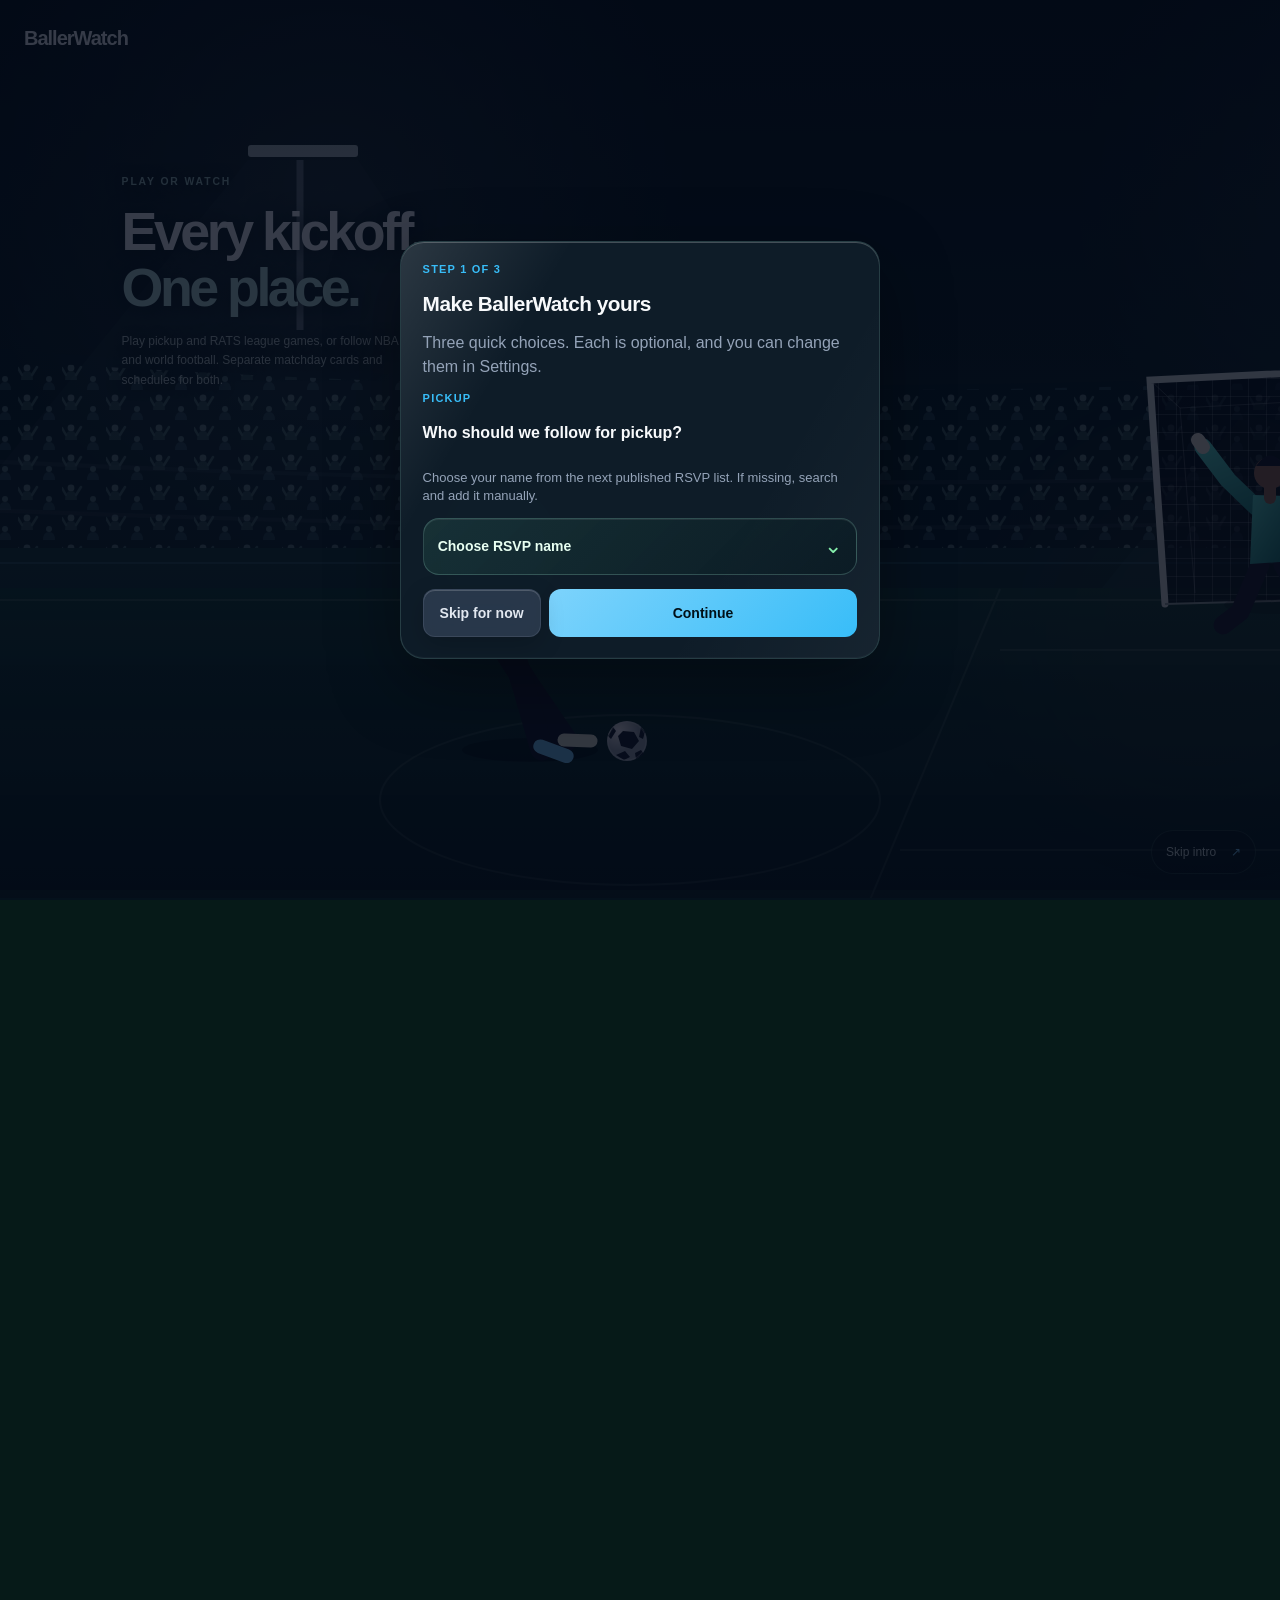
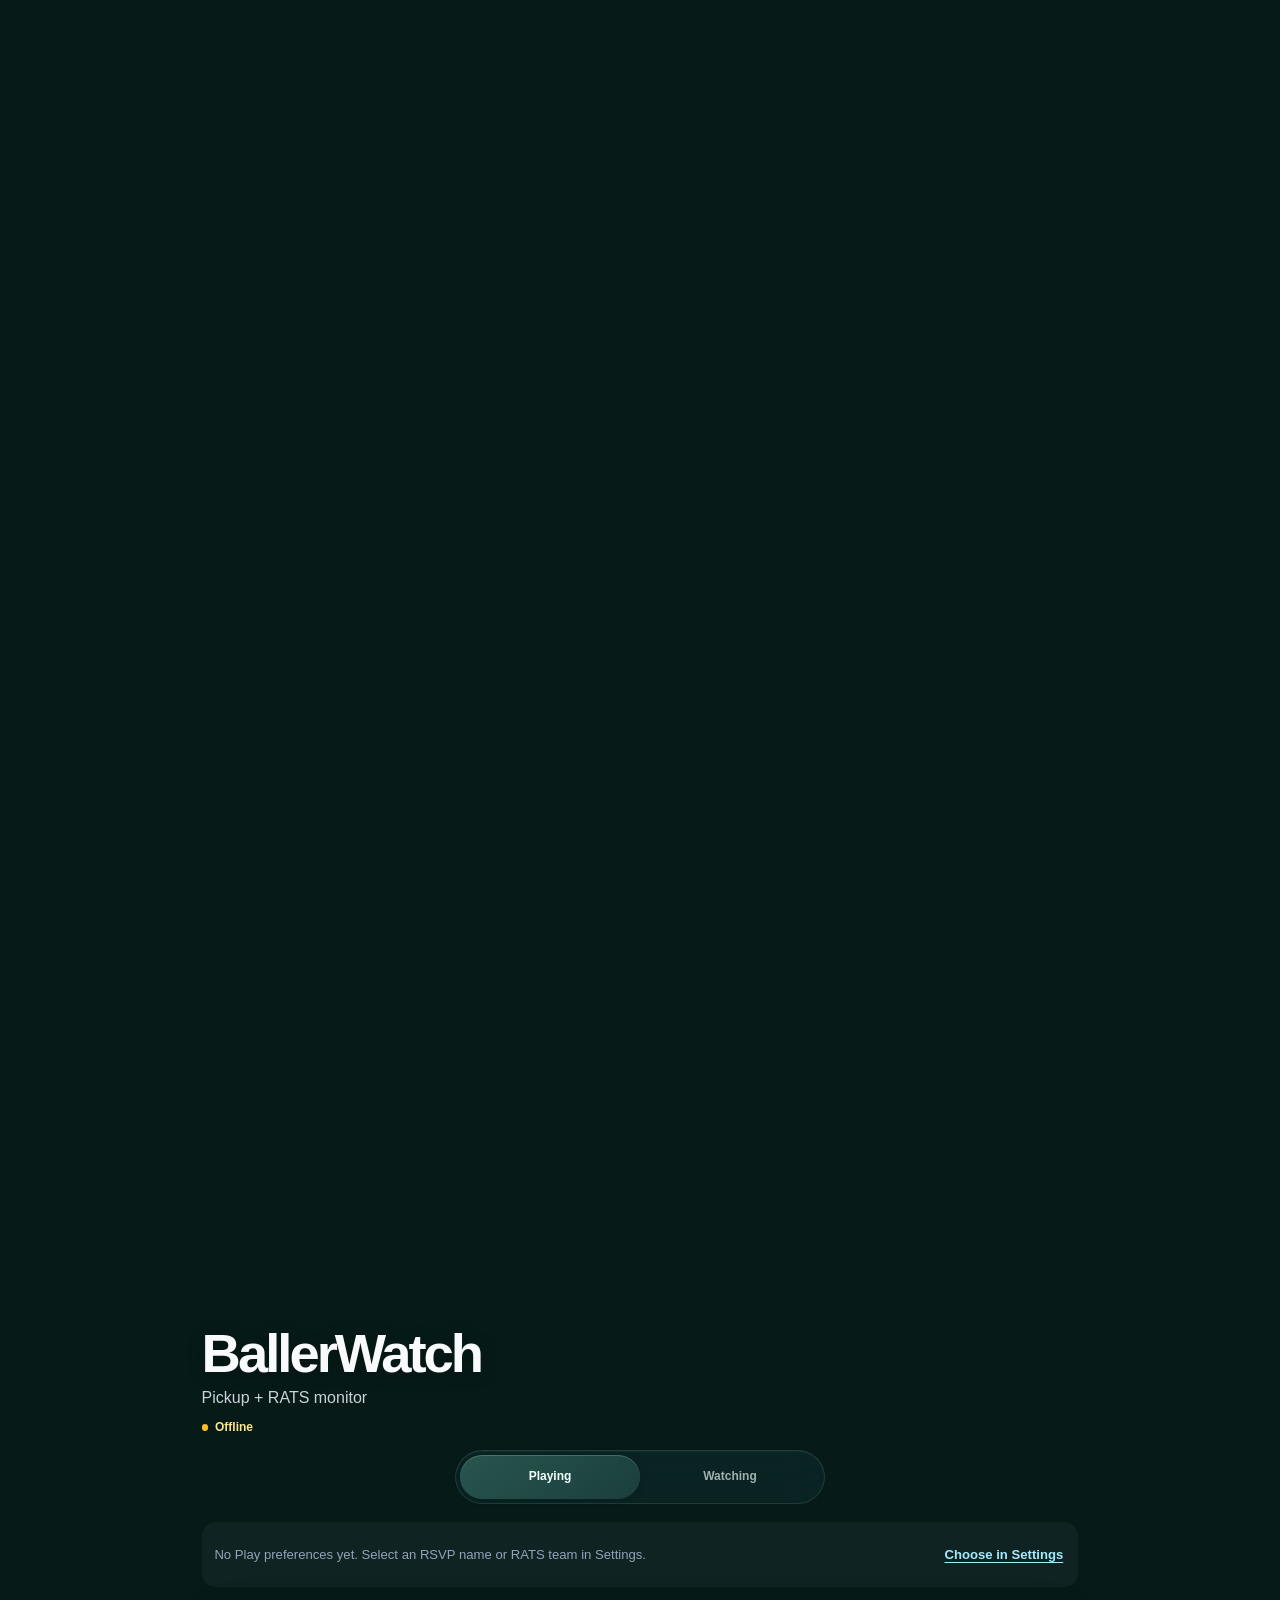
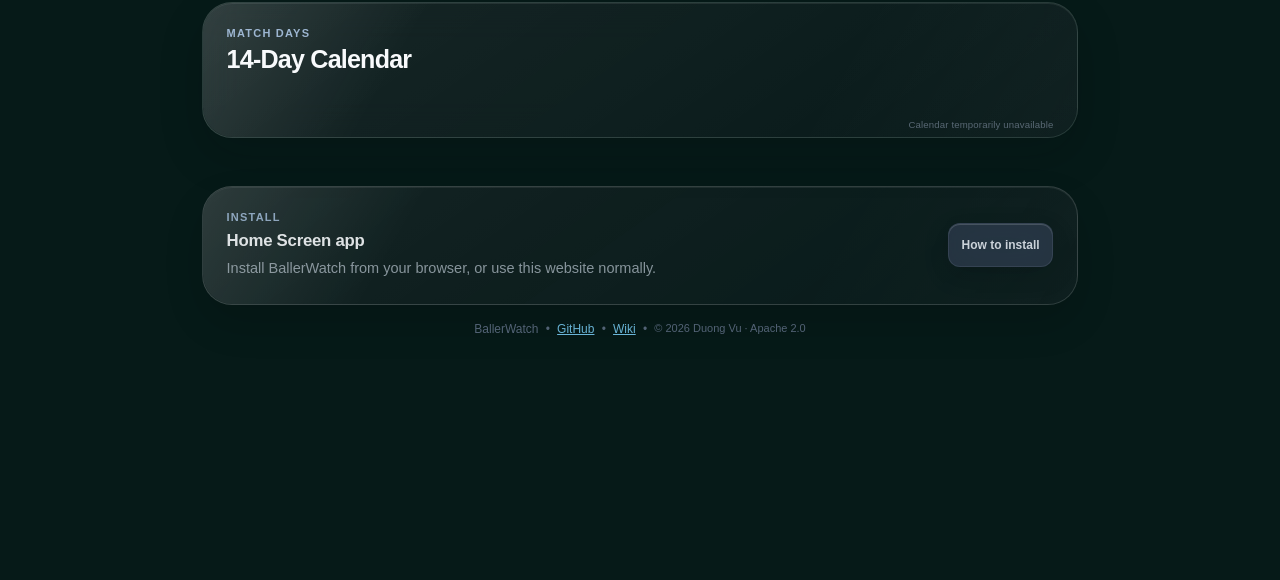
==== commit 89c8f078: "chore(v11.10.1): refresh versioned PWA assets for lightweight profile chooser" ====
--- a/frontend/web/index.html
+++ b/frontend/web/index.html
@@ -11,12 +11,12 @@
   <meta name="apple-mobile-web-app-title" content="BallerWatch">
   <meta name="description" content="A moment of football. Then everything you need for your next match.">
   <title>BallerWatch — Your matchday</title>
-  <link rel="manifest" href="./manifest.webmanifest?v=11.10.0">
-  <link rel="icon" href="./icon.svg?v=11.10.0" type="image/svg+xml">
-  <link rel="apple-touch-icon" sizes="180x180" href="./apple-touch-icon.png?v=11.10.0">
-  <script src="./v2/prepaint.js?v=11.10.0"></script>
-  <link rel="stylesheet" href="./styles.css?v=11.10.0">
-  <link rel="stylesheet" href="./v2/styles.css?v=11.10.0">
+  <link rel="manifest" href="./manifest.webmanifest?v=11.10.1">
+  <link rel="icon" href="./icon.svg?v=11.10.1" type="image/svg+xml">
+  <link rel="apple-touch-icon" sizes="180x180" href="./apple-touch-icon.png?v=11.10.1">
+  <script src="./v2/prepaint.js?v=11.10.1"></script>
+  <link rel="stylesheet" href="./styles.css?v=11.10.1">
+  <link rel="stylesheet" href="./v2/styles.css?v=11.10.1">
 </head>
 <body>
   <div class="status-bar-glass" aria-hidden="true"></div>
@@ -75,7 +75,7 @@
     <p class="v2-static-welcome" hidden>Matchday, at your pace. Motion is reduced on this device.</p>
     <header class="hero">
       <div class="brand-lockup">
-        <div class="brand-mark" aria-hidden="true"><img class="brand-icon" src="./icon.svg?v=11.10.0" alt=""></div>
+        <div class="brand-mark" aria-hidden="true"><img class="brand-icon" src="./icon.svg?v=11.10.1" alt=""></div>
         <div>
           <p class="eyebrow">SOCCER AT A GLANCE</p>
           <h1 id="matchday-heading" tabindex="-1">BallerWatch</h1>
@@ -819,7 +819,7 @@
     </form>
   </dialog>
 
-  <script type="module" src="./app.js?v=11.10.0"></script>
-  <script type="module" src="./v2/app.js?v=11.10.0"></script>
+  <script type="module" src="./app.js?v=11.10.1"></script>
+  <script type="module" src="./v2/app.js?v=11.10.1"></script>
 </body>
 </html>
--- a/frontend/web/styles.css
+++ b/frontend/web/styles.css
@@ -5981,9 +5981,9 @@
   border-radius: 18px;
   background: linear-gradient(145deg, rgba(14, 43, 46, 0.99), rgba(7, 22, 34, 0.98));
   box-shadow: 0 16px 35px rgba(0, 8, 12, 0.25), inset 0 1px 0 rgba(255,255,255,0.06);
-  -webkit-backdrop-filter: blur(20px) saturate(150%);
-  backdrop-filter: blur(20px) saturate(150%);
-  animation: settings-choices-in 150ms ease-out;
+  /* The surface is already ~opaque. Blurring the entire dashboard behind
+     every option scroll causes expensive repainting on iPhone Safari. */
+  animation: settings-choices-in 110ms ease-out;
 }
 @keyframes settings-choices-in {
   from { opacity: 0; transform: translateY(-5px); }
@@ -6641,8 +6641,7 @@
   border: 1px solid rgba(148, 210, 196, 0.18);
   border-radius: 24px;
   background: rgba(15, 30, 41, 0.96);
-  -webkit-backdrop-filter: blur(24px);
-  backdrop-filter: blur(24px);
+  /* A nearly opaque setup sheet needs no live GPU backdrop blur. */
 }
 .first-run-shell { display: grid; gap: 0.9rem; padding: 1.35rem; }
 .first-run-shell > h2 { font-size: 1.3rem; letter-spacing: -0.025em; }
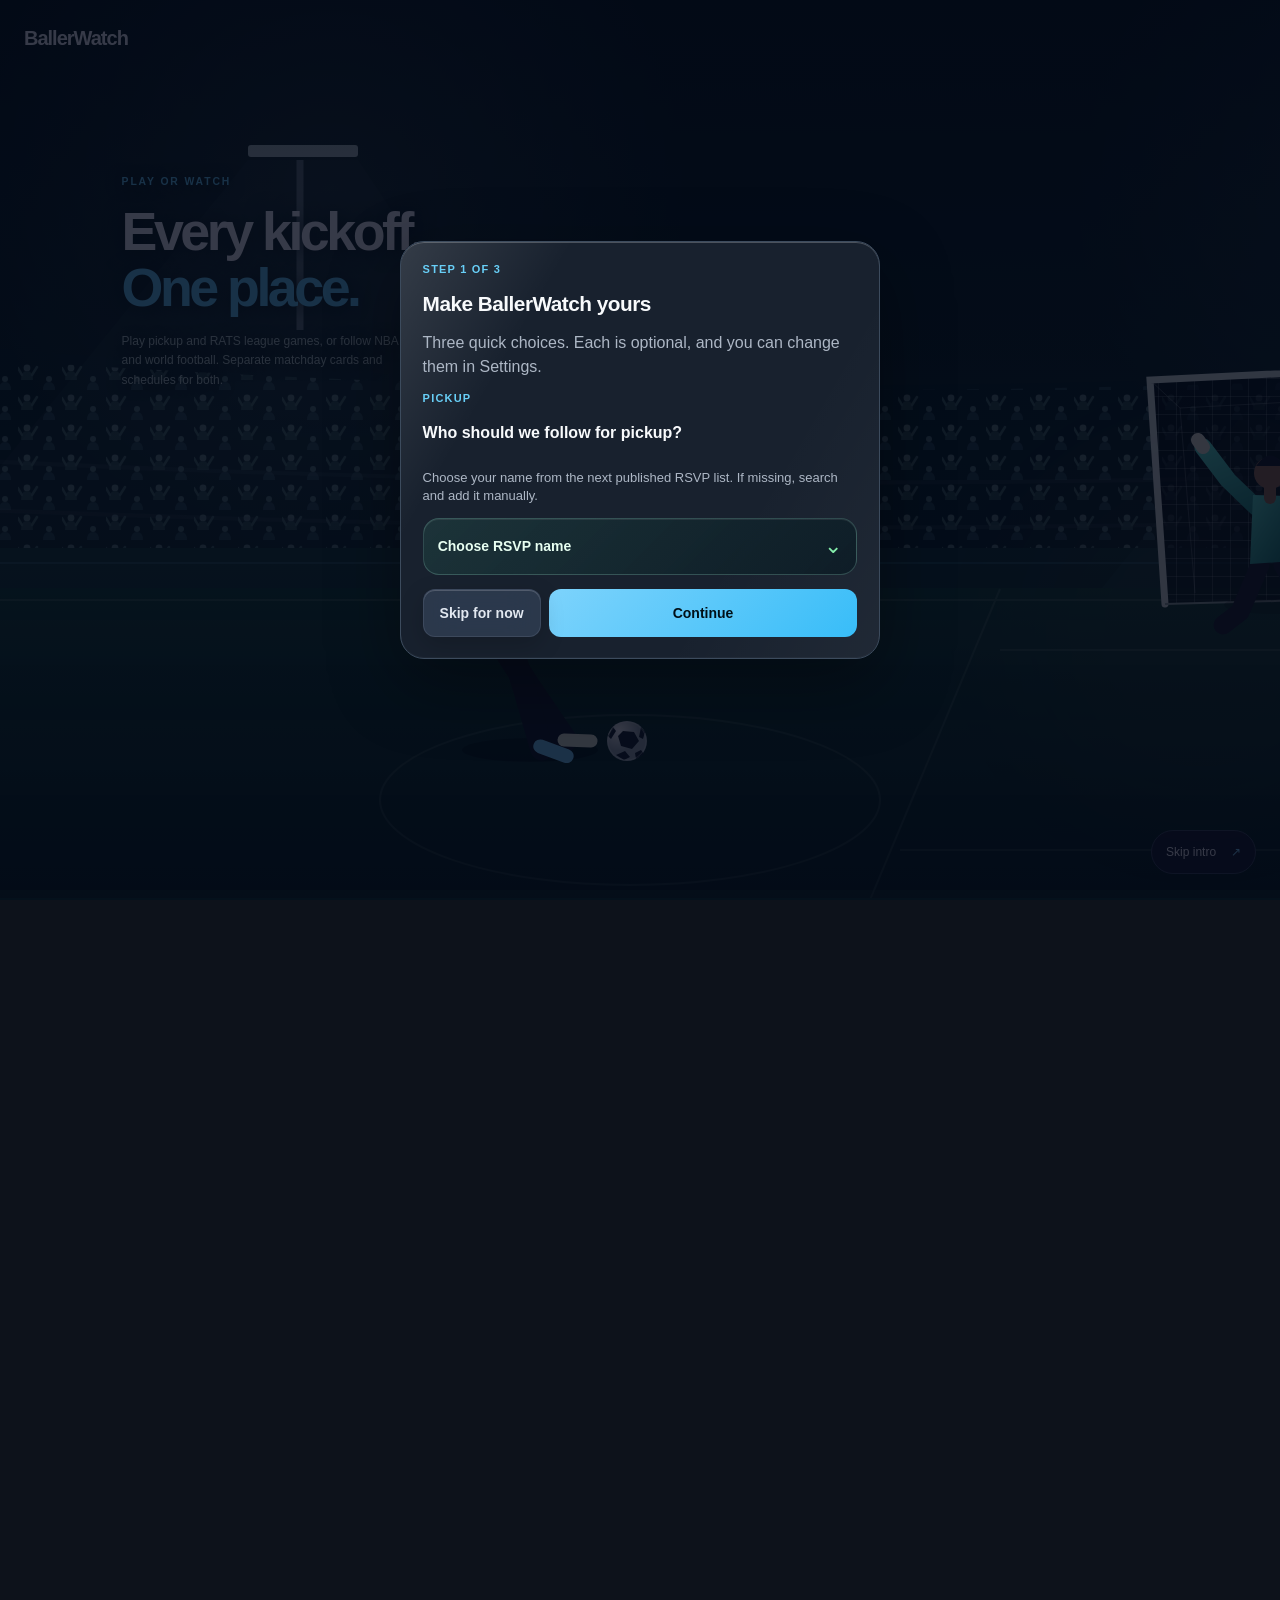
==== commit 3090d691: "feat(frontend): adopt FRIDAY Quiet Glass matchday tokens and mobile surfaces" ====
--- a/frontend/web/index.html
+++ b/frontend/web/index.html
@@ -3,7 +3,7 @@
 <head>
   <meta charset="utf-8">
   <meta name="viewport" content="width=device-width, initial-scale=1, viewport-fit=cover">
-  <meta name="theme-color" content="#061a18">
+  <meta name="theme-color" content="#0D121B">
   <meta name="referrer" content="no-referrer">
   <meta http-equiv="Content-Security-Policy" content="default-src 'self'; connect-src 'self' https://ballerwatch-web.vudhone.workers.dev; img-src 'self' data:; style-src 'self' 'unsafe-inline'; script-src 'self'; manifest-src 'self'; worker-src 'self'; object-src 'none'; base-uri 'none'; form-action 'self'; upgrade-insecure-requests">
   <meta name="apple-mobile-web-app-capable" content="yes">
@@ -11,12 +11,12 @@
   <meta name="apple-mobile-web-app-title" content="BallerWatch">
   <meta name="description" content="A moment of football. Then everything you need for your next match.">
   <title>BallerWatch — Your matchday</title>
-  <link rel="manifest" href="./manifest.webmanifest?v=11.10.1">
-  <link rel="icon" href="./icon.svg?v=11.10.1" type="image/svg+xml">
-  <link rel="apple-touch-icon" sizes="180x180" href="./apple-touch-icon.png?v=11.10.1">
-  <script src="./v2/prepaint.js?v=11.10.1"></script>
-  <link rel="stylesheet" href="./styles.css?v=11.10.1">
-  <link rel="stylesheet" href="./v2/styles.css?v=11.10.1">
+  <link rel="manifest" href="./manifest.webmanifest?v=11.11.1">
+  <link rel="icon" href="./icon.svg?v=11.11.1" type="image/svg+xml">
+  <link rel="apple-touch-icon" sizes="180x180" href="./apple-touch-icon.png?v=11.11.1">
+  <script src="./v2/prepaint.js?v=11.11.1"></script>
+  <link rel="stylesheet" href="./styles.css?v=11.11.1">
+  <link rel="stylesheet" href="./v2/styles.css?v=11.11.1">
 </head>
 <body>
   <div class="status-bar-glass" aria-hidden="true"></div>
@@ -75,7 +75,7 @@
     <p class="v2-static-welcome" hidden>Matchday, at your pace. Motion is reduced on this device.</p>
     <header class="hero">
       <div class="brand-lockup">
-        <div class="brand-mark" aria-hidden="true"><img class="brand-icon" src="./icon.svg?v=11.10.1" alt=""></div>
+        <div class="brand-mark" aria-hidden="true"><img class="brand-icon" src="./icon.svg?v=11.11.1" alt=""></div>
         <div>
           <p class="eyebrow">SOCCER AT A GLANCE</p>
           <h1 id="matchday-heading" tabindex="-1">BallerWatch</h1>
@@ -819,7 +819,7 @@
     </form>
   </dialog>
 
-  <script type="module" src="./app.js?v=11.10.1"></script>
-  <script type="module" src="./v2/app.js?v=11.10.1"></script>
+  <script type="module" src="./app.js?v=11.11.1"></script>
+  <script type="module" src="./v2/app.js?v=11.11.1"></script>
 </body>
 </html>
--- a/frontend/web/v2/styles.css
+++ b/frontend/web/v2/styles.css
@@ -104,3 +104,116 @@
   .v2 .rewind-affordance { display: none; }
   .v2 *, .v2 *::before, .v2 *::after { scroll-behavior: auto !important; animation-duration: .001ms !important; transition-duration: .001ms !important; }
 }
+
+/* FRIDAY Quiet Glass v1, review candidate 11.11.1.
+ * Semantic colors stay local to BallerWatch: no cross-app runtime dependency.
+ * Solid high-opacity surfaces avoid mobile Safari's expensive blur compositing. */
+:root.v2 {
+  --friday-canvas: #0D121B;
+  --friday-surface-base: #18212E;
+  --friday-surface-raised: #243143;
+  --friday-text-primary: #F4F6FA;
+  --friday-text-secondary: #ADB7C5;
+  --friday-border-subtle: #3C4B5D;
+  --friday-focus-ring: #BCEAFF;
+  --friday-ballerwatch-sky: #68CFF7;
+  --v2-night: var(--friday-canvas);
+  --accent: var(--friday-ballerwatch-sky);
+  --text: var(--friday-text-primary);
+  --muted: var(--friday-text-secondary);
+  color-scheme: dark;
+}
+.v2 body { background-color: var(--friday-canvas); }
+.v2 .scene-copy .eyebrow { color: var(--friday-ballerwatch-sky); }
+.v2 #scene-headline,
+.v2 .v2-wordmark { color: var(--friday-text-primary); }
+.v2 #scene-headline span:last-child { color: var(--friday-ballerwatch-sky); }
+.v2 #skip-intro {
+  background: var(--friday-surface-base);
+  color: var(--friday-text-primary);
+  border-color: var(--friday-border-subtle);
+}
+.v2 .bw-card-frame,
+.v2 .watch-day-card {
+  background-color: rgba(24, 33, 46, 0.94);
+  border-color: rgba(60, 75, 93, 0.72);
+  -webkit-backdrop-filter: none;
+  backdrop-filter: none;
+}
+.v2 .match-mode-track {
+  background: var(--friday-surface-base);
+  border-color: var(--friday-border-subtle);
+  -webkit-backdrop-filter: none;
+  backdrop-filter: none;
+}
+.v2 .match-mode-track::before {
+  background: linear-gradient(140deg, rgba(104, 207, 247, 0.24), rgba(104, 207, 247, 0.12));
+  box-shadow: inset 0 1px 0 rgba(244, 246, 250, 0.12);
+}
+.v2 .match-mode-option {
+  min-height: 44px;
+  color: var(--friday-text-secondary);
+}
+.v2 .match-mode-option.is-active { color: var(--friday-text-primary); }
+.v2 .app-hub-tabs {
+  background: var(--friday-surface-base);
+  border-color: var(--friday-border-subtle);
+}
+.v2 .app-hub-tabs button {
+  min-height: 44px;
+  overflow-wrap: anywhere;
+  color: var(--friday-text-secondary);
+  font-size: 0.875rem;
+}
+.v2 .app-hub-tabs button[aria-current="true"] {
+  background: var(--friday-surface-raised);
+  color: var(--friday-text-primary);
+  box-shadow: inset 0 1px 0 rgba(244, 246, 250, 0.08);
+}
+.v2 .watch-day-card .watch-match-row { min-height: 44px; }
+.v2 .watch-match-row:is(:hover, :active, :focus-visible) {
+  background: rgba(104, 207, 247, 0.10);
+}
+.v2 .watch-match-kickoff,
+.v2 .watch-match-source,
+.v2 .next-game-watch { color: var(--friday-ballerwatch-sky); }
+.v2 .watch-match-dialog {
+  background: var(--friday-surface-base);
+  border-color: var(--friday-border-subtle);
+  color: var(--friday-text-primary);
+}
+.v2 .watch-match-details dt { color: var(--friday-text-secondary); }
+.v2 .setup-missing-note {
+  background: var(--friday-surface-base);
+  color: var(--friday-text-secondary);
+}
+.v2 .setup-missing-note button {
+  color: var(--friday-ballerwatch-sky);
+  min-height: 44px;
+}
+.v2 .first-run-dialog {
+  background: var(--friday-surface-base);
+  border-color: var(--friday-border-subtle);
+}
+.v2 :is(.match-mode-option, .app-hub-tabs button, .watch-match-row,
+  .watch-match-source, .settings-choice-trigger, .settings-choice-option,
+  .setup-missing-note button):focus-visible {
+  outline: 2px solid var(--friday-focus-ring);
+  outline-offset: 3px;
+}
+@media (max-width: 430px) {
+  .v2 .app-hub-header { gap: 0.375rem; }
+  .v2 .app-hub-tabs { gap: 0.25rem; padding: 0.25rem; }
+  .v2 .app-hub-tabs button { padding: 0.65rem 0.25rem; }
+}
+@media (prefers-reduced-motion: reduce) {
+  .v2 .match-mode-track::before,
+  .v2 .match-mode-option,
+  .v2 .app-hub-tabs button,
+  .v2 .watch-match-row { transition: none; }
+}
+@media (prefers-contrast: more), (prefers-reduced-transparency: reduce) {
+  .v2 .bw-card-frame,
+  .v2 .watch-day-card { background-color: var(--friday-surface-base); }
+  .v2 .match-mode-track { border-color: var(--friday-focus-ring); }
+}
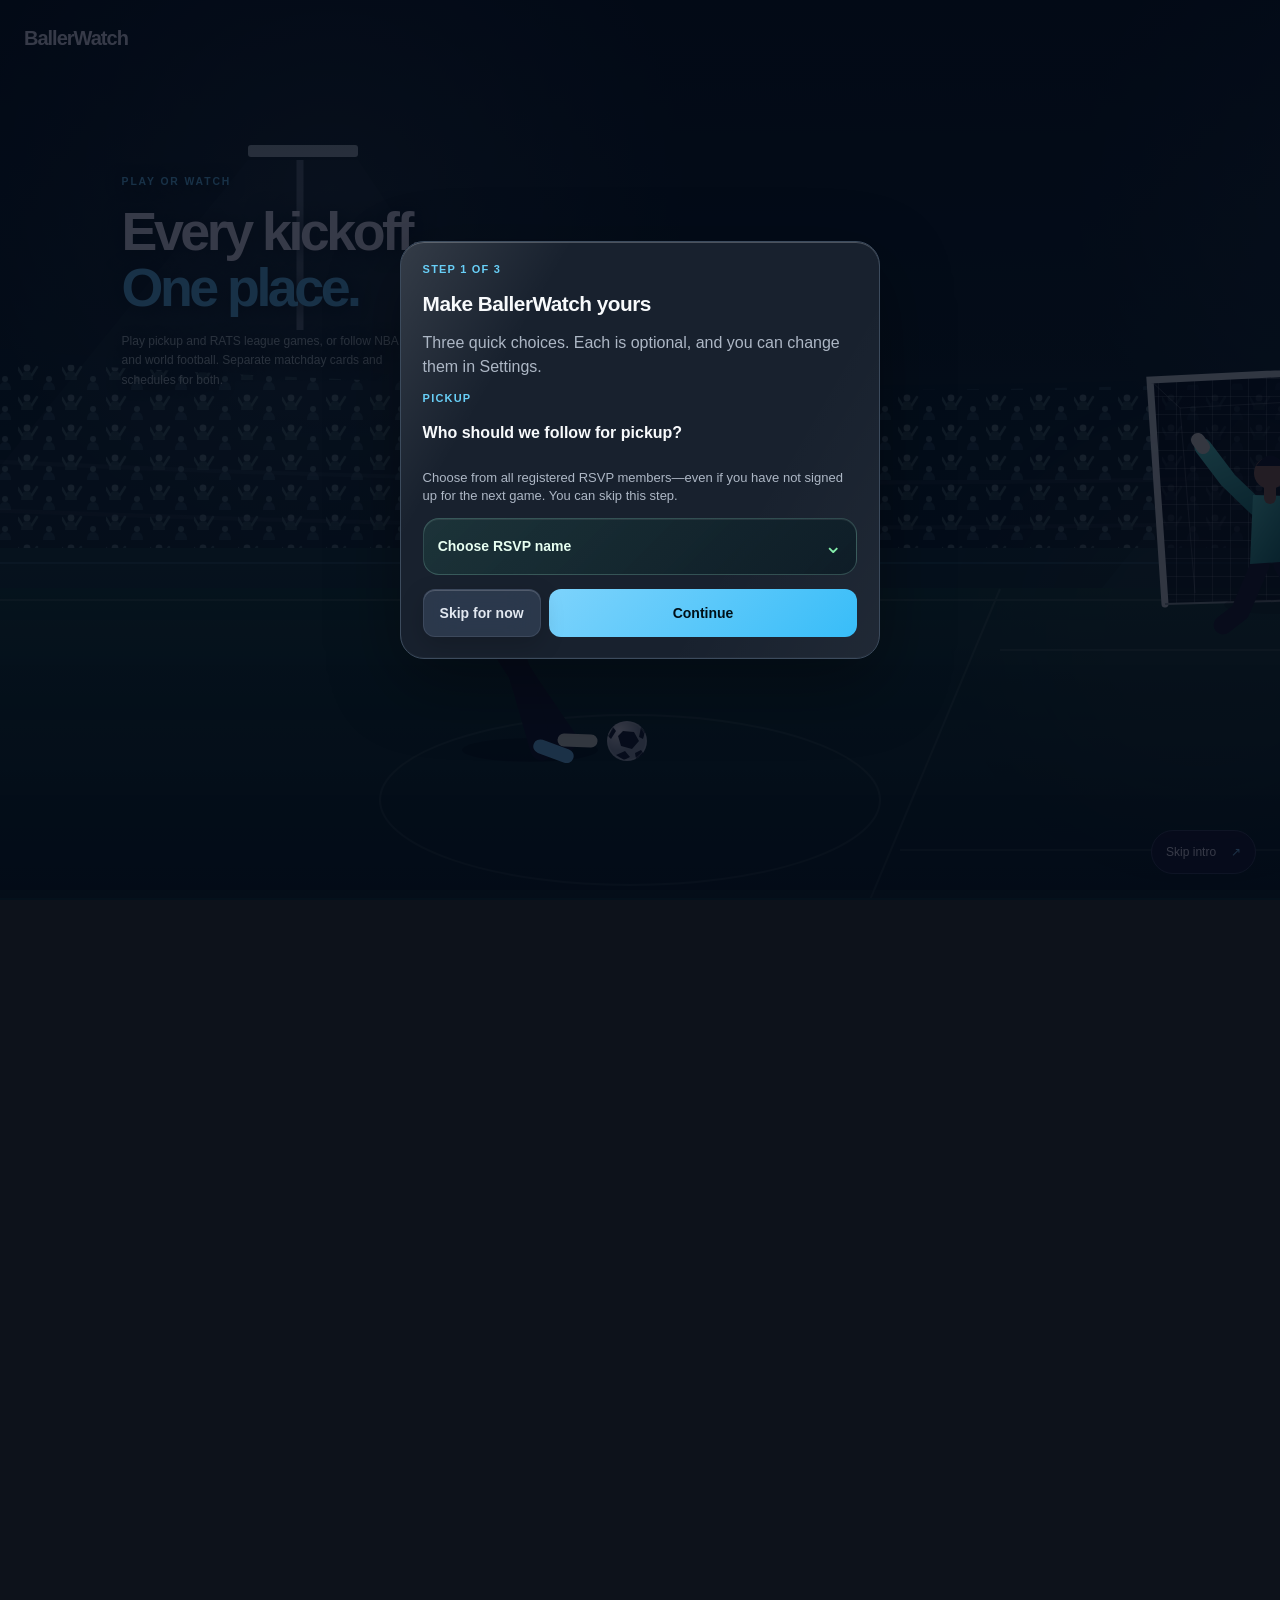
==== commit c05f90f6: "test(rsvp): assert member names outside upcoming attendee roster and update accessible selector text" ====
--- a/frontend/web/index.html
+++ b/frontend/web/index.html
@@ -11,12 +11,12 @@
   <meta name="apple-mobile-web-app-title" content="BallerWatch">
   <meta name="description" content="A moment of football. Then everything you need for your next match.">
   <title>BallerWatch — Your matchday</title>
-  <link rel="manifest" href="./manifest.webmanifest?v=11.11.1">
-  <link rel="icon" href="./icon.svg?v=11.11.1" type="image/svg+xml">
-  <link rel="apple-touch-icon" sizes="180x180" href="./apple-touch-icon.png?v=11.11.1">
-  <script src="./v2/prepaint.js?v=11.11.1"></script>
-  <link rel="stylesheet" href="./styles.css?v=11.11.1">
-  <link rel="stylesheet" href="./v2/styles.css?v=11.11.1">
+  <link rel="manifest" href="./manifest.webmanifest?v=11.11.3">
+  <link rel="icon" href="./icon.svg?v=11.11.3" type="image/svg+xml">
+  <link rel="apple-touch-icon" sizes="180x180" href="./apple-touch-icon.png?v=11.11.3">
+  <script src="./v2/prepaint.js?v=11.11.3"></script>
+  <link rel="stylesheet" href="./styles.css?v=11.11.3">
+  <link rel="stylesheet" href="./v2/styles.css?v=11.11.3">
 </head>
 <body>
   <div class="status-bar-glass" aria-hidden="true"></div>
@@ -75,7 +75,7 @@
     <p class="v2-static-welcome" hidden>Matchday, at your pace. Motion is reduced on this device.</p>
     <header class="hero">
       <div class="brand-lockup">
-        <div class="brand-mark" aria-hidden="true"><img class="brand-icon" src="./icon.svg?v=11.11.1" alt=""></div>
+        <div class="brand-mark" aria-hidden="true"><img class="brand-icon" src="./icon.svg?v=11.11.3" alt=""></div>
         <div>
           <p class="eyebrow">SOCCER AT A GLANCE</p>
           <h1 id="matchday-heading" tabindex="-1">BallerWatch</h1>
@@ -463,7 +463,7 @@
       <section data-setup-step >
           <p class="eyebrow">PICKUP</p>
           <h3>Who should we follow for pickup?</h3>
-          <p class="hint">Choose your name from the next published RSVP list. If missing, search and add it manually.</p>
+          <p class="hint">Choose from all registered RSVP members—even if you have not signed up for the next game. You can skip this step.</p>
           <div class="settings-choice" id="setup-name-choice">
             <button class="settings-choice-trigger" id="setup-name-trigger" type="button"
               aria-haspopup="listbox" aria-expanded="false" aria-controls="setup-name-options">
@@ -582,11 +582,11 @@
                 <span class="choice-chevron" aria-hidden="true">⌄</span>
               </button>
               <div class="settings-choice-popover" id="guest-name-popover" hidden>
-                <label for="guest-name-search" class="choice-search-label">Search published RSVP names</label>
+                <label for="guest-name-search" class="choice-search-label">Search registered RSVP members</label>
                 <input type="search" id="guest-name-search" placeholder="Find your name…" autocomplete="off">
                 <div class="settings-choice-options" id="guest-name-options" role="listbox"
-                  aria-label="Names from next published pickup"></div>
-                <p class="hint choice-hint">If your name is missing, type it in the search and choose +. Only the next published pickup roster is consulted.</p>
+                  aria-label="Registered RSVP member names"></div>
+                <p class="hint choice-hint">If your name is missing, type it and choose +. Choosing a name does not RSVP for a game.</p>
               </div>
             </div>
             <input id="guest-name" type="hidden">
@@ -819,7 +819,7 @@
     </form>
   </dialog>
 
-  <script type="module" src="./app.js?v=11.11.1"></script>
-  <script type="module" src="./v2/app.js?v=11.11.1"></script>
+  <script type="module" src="./app.js?v=11.11.3"></script>
+  <script type="module" src="./v2/app.js?v=11.11.3"></script>
 </body>
 </html>
--- a/frontend/web/v2/styles.css
+++ b/frontend/web/v2/styles.css
@@ -133,7 +133,8 @@
   color: var(--friday-text-primary);
   border-color: var(--friday-border-subtle);
 }
-.v2 .bw-card-frame,
+/* Shared Playing/standing cards deliberately retain their exact V1 appearance.
+ * Watching mounts one day at a time and can use the light solid surface. */
 .v2 .watch-day-card {
   background-color: rgba(24, 33, 46, 0.94);
   border-color: rgba(60, 75, 93, 0.72);
@@ -213,7 +214,6 @@
   .v2 .watch-match-row { transition: none; }
 }
 @media (prefers-contrast: more), (prefers-reduced-transparency: reduce) {
-  .v2 .bw-card-frame,
   .v2 .watch-day-card { background-color: var(--friday-surface-base); }
   .v2 .match-mode-track { border-color: var(--friday-focus-ring); }
 }
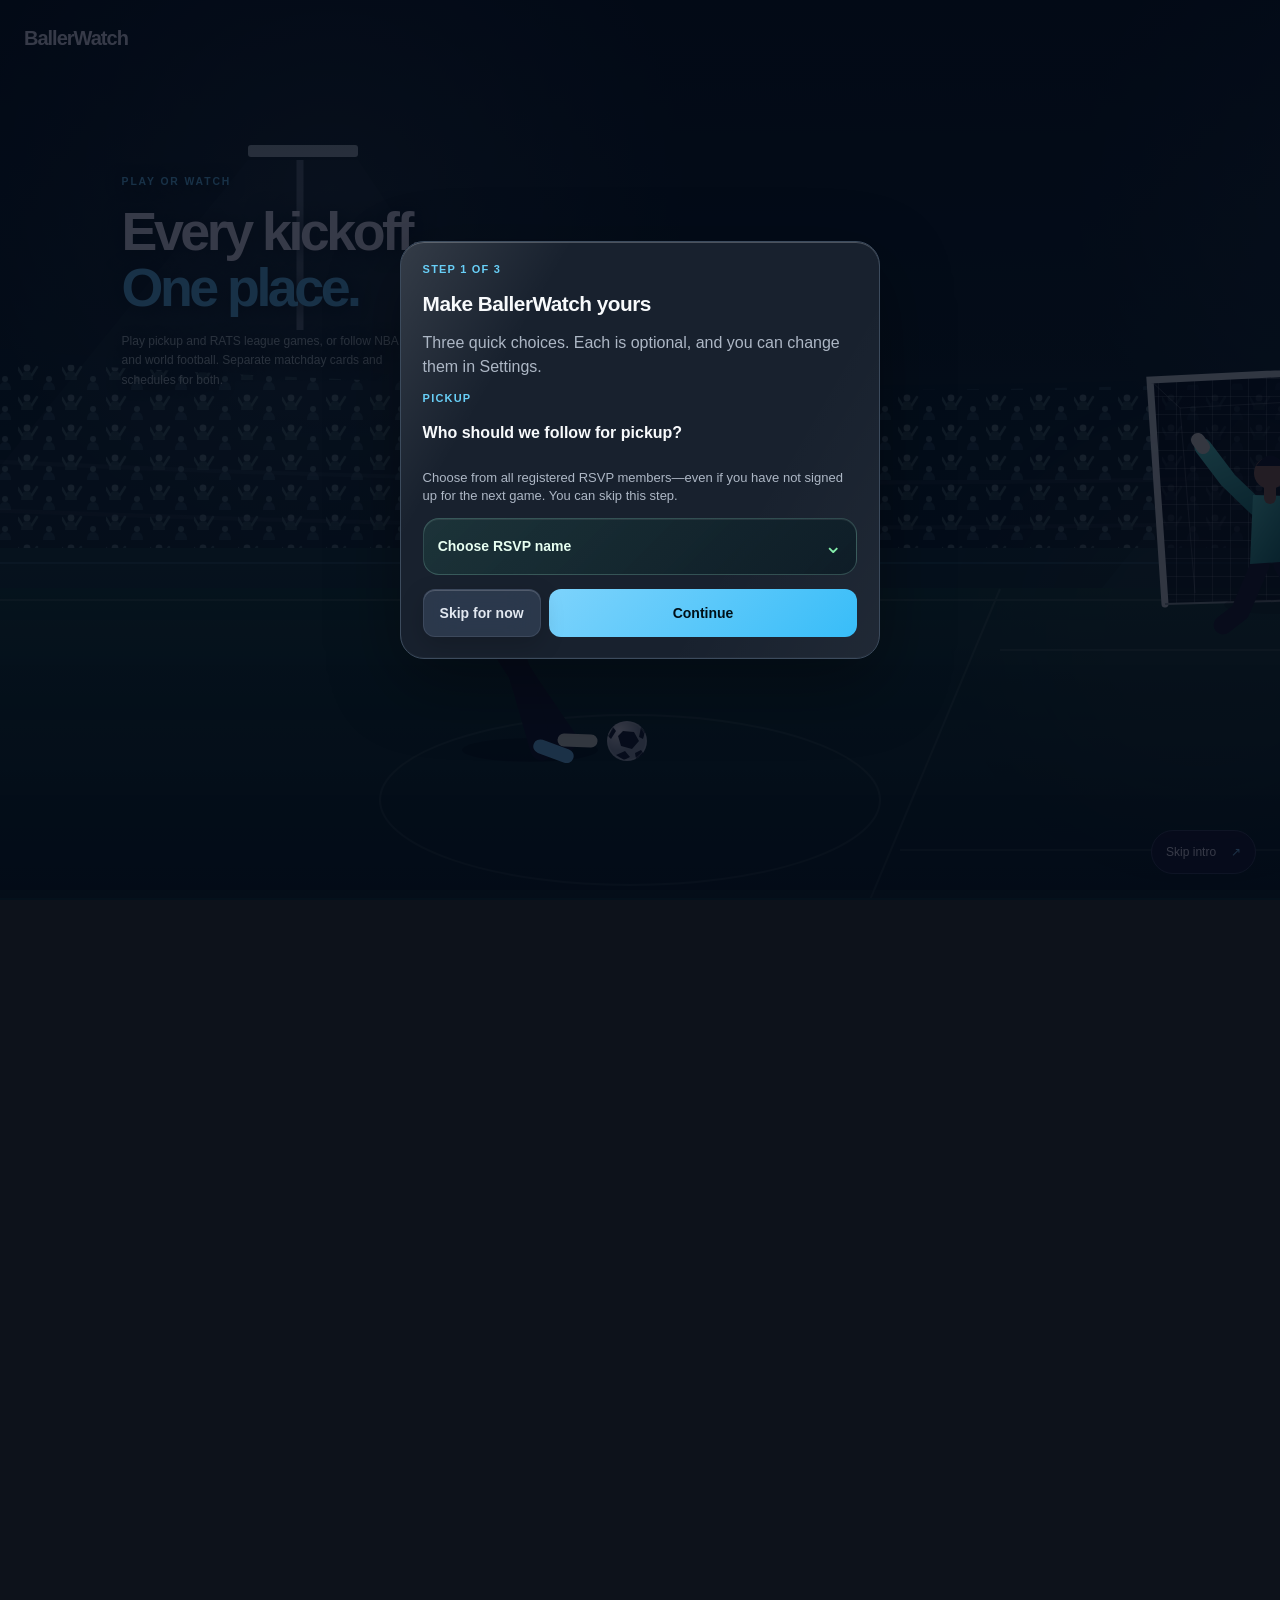
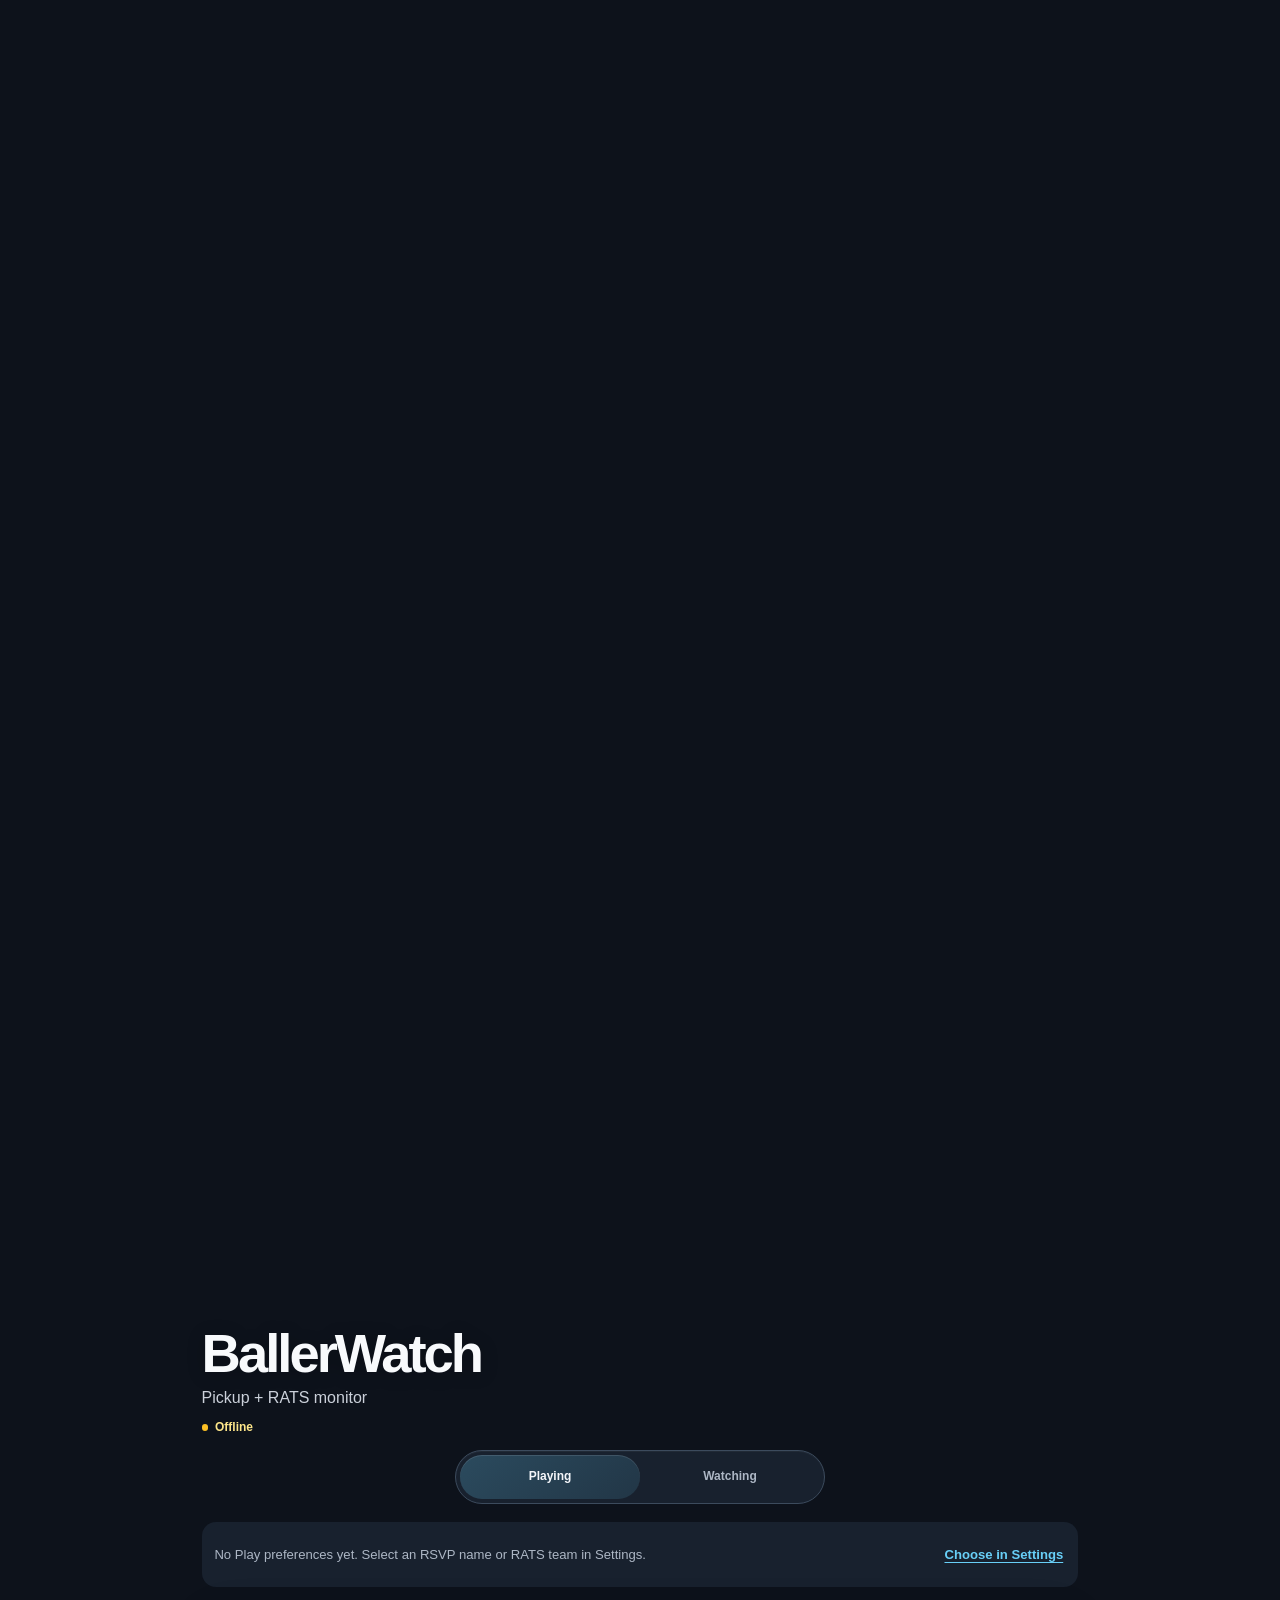
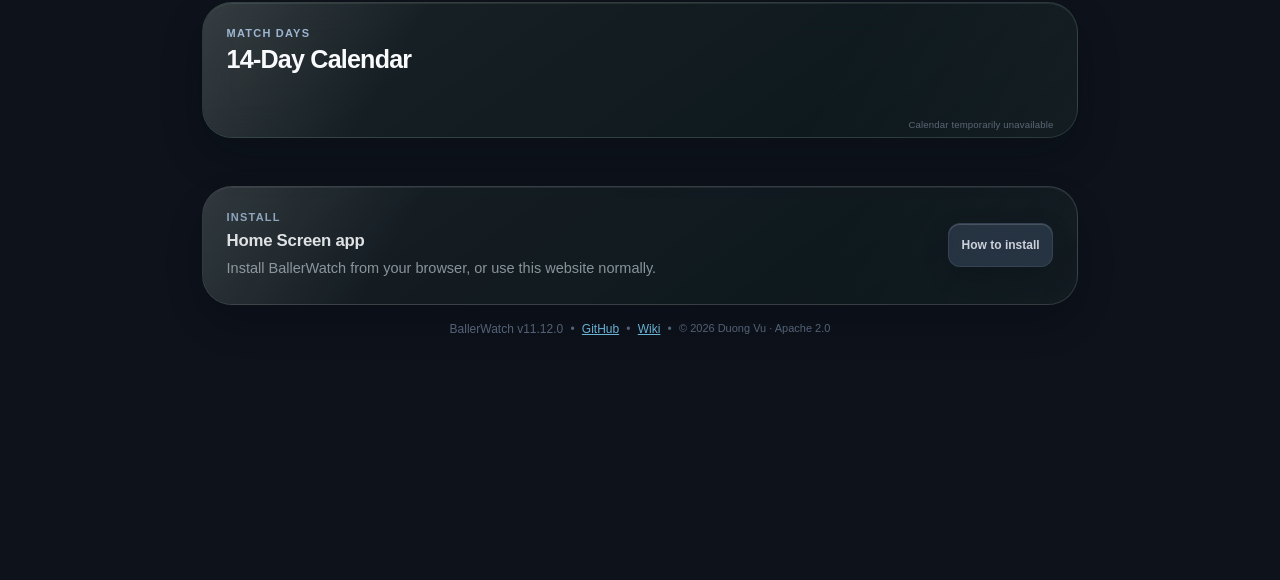
==== commit 9c6591db: "chore(release): document approved member-name projection and version BallerWatch 11.12.0" ====
--- a/frontend/web/index.html
+++ b/frontend/web/index.html
@@ -11,12 +11,12 @@
   <meta name="apple-mobile-web-app-title" content="BallerWatch">
   <meta name="description" content="A moment of football. Then everything you need for your next match.">
   <title>BallerWatch — Your matchday</title>
-  <link rel="manifest" href="./manifest.webmanifest?v=11.11.3">
-  <link rel="icon" href="./icon.svg?v=11.11.3" type="image/svg+xml">
-  <link rel="apple-touch-icon" sizes="180x180" href="./apple-touch-icon.png?v=11.11.3">
-  <script src="./v2/prepaint.js?v=11.11.3"></script>
-  <link rel="stylesheet" href="./styles.css?v=11.11.3">
-  <link rel="stylesheet" href="./v2/styles.css?v=11.11.3">
+  <link rel="manifest" href="./manifest.webmanifest?v=11.12.0">
+  <link rel="icon" href="./icon.svg?v=11.12.0" type="image/svg+xml">
+  <link rel="apple-touch-icon" sizes="180x180" href="./apple-touch-icon.png?v=11.12.0">
+  <script src="./v2/prepaint.js?v=11.12.0"></script>
+  <link rel="stylesheet" href="./styles.css?v=11.12.0">
+  <link rel="stylesheet" href="./v2/styles.css?v=11.12.0">
 </head>
 <body>
   <div class="status-bar-glass" aria-hidden="true"></div>
@@ -75,7 +75,7 @@
     <p class="v2-static-welcome" hidden>Matchday, at your pace. Motion is reduced on this device.</p>
     <header class="hero">
       <div class="brand-lockup">
-        <div class="brand-mark" aria-hidden="true"><img class="brand-icon" src="./icon.svg?v=11.11.3" alt=""></div>
+        <div class="brand-mark" aria-hidden="true"><img class="brand-icon" src="./icon.svg?v=11.12.0" alt=""></div>
         <div>
           <p class="eyebrow">SOCCER AT A GLANCE</p>
           <h1 id="matchday-heading" tabindex="-1">BallerWatch</h1>
@@ -819,7 +819,7 @@
     </form>
   </dialog>
 
-  <script type="module" src="./app.js?v=11.11.3"></script>
-  <script type="module" src="./v2/app.js?v=11.11.3"></script>
+  <script type="module" src="./app.js?v=11.12.0"></script>
+  <script type="module" src="./v2/app.js?v=11.12.0"></script>
 </body>
 </html>
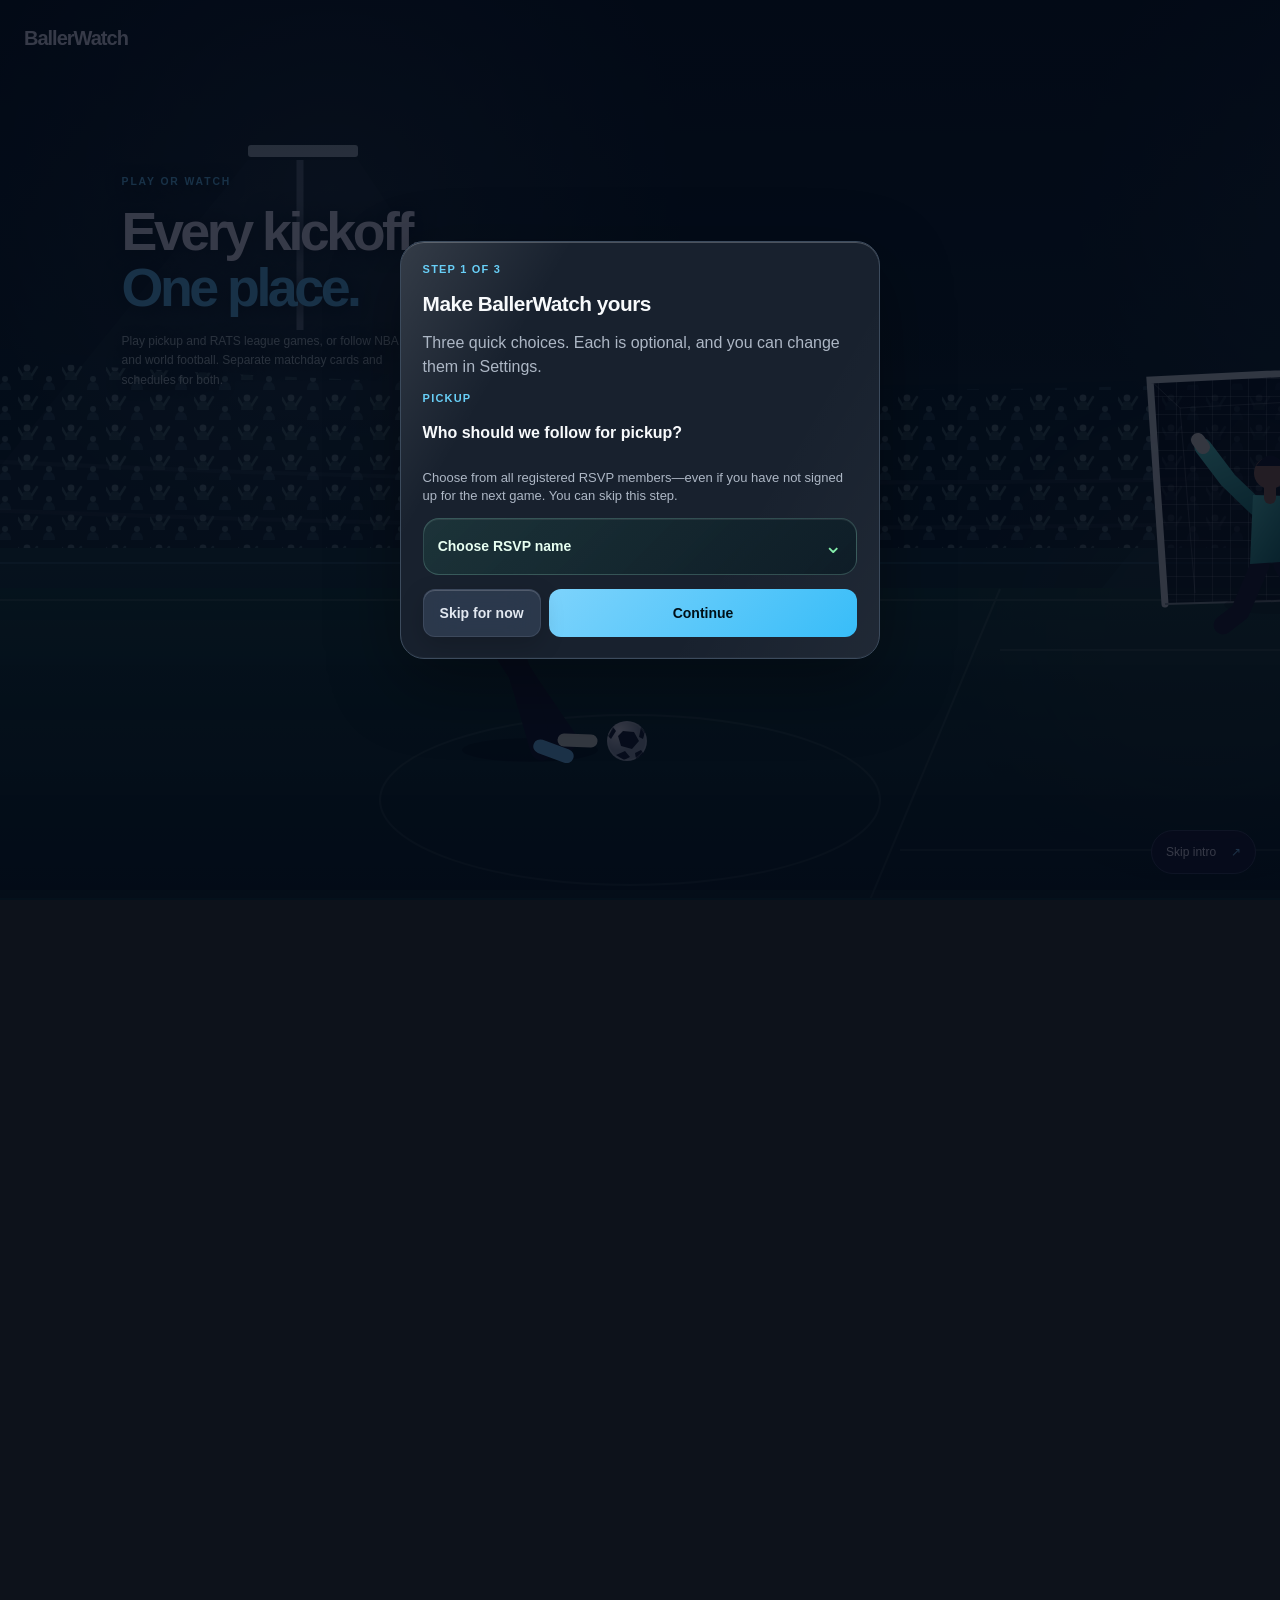
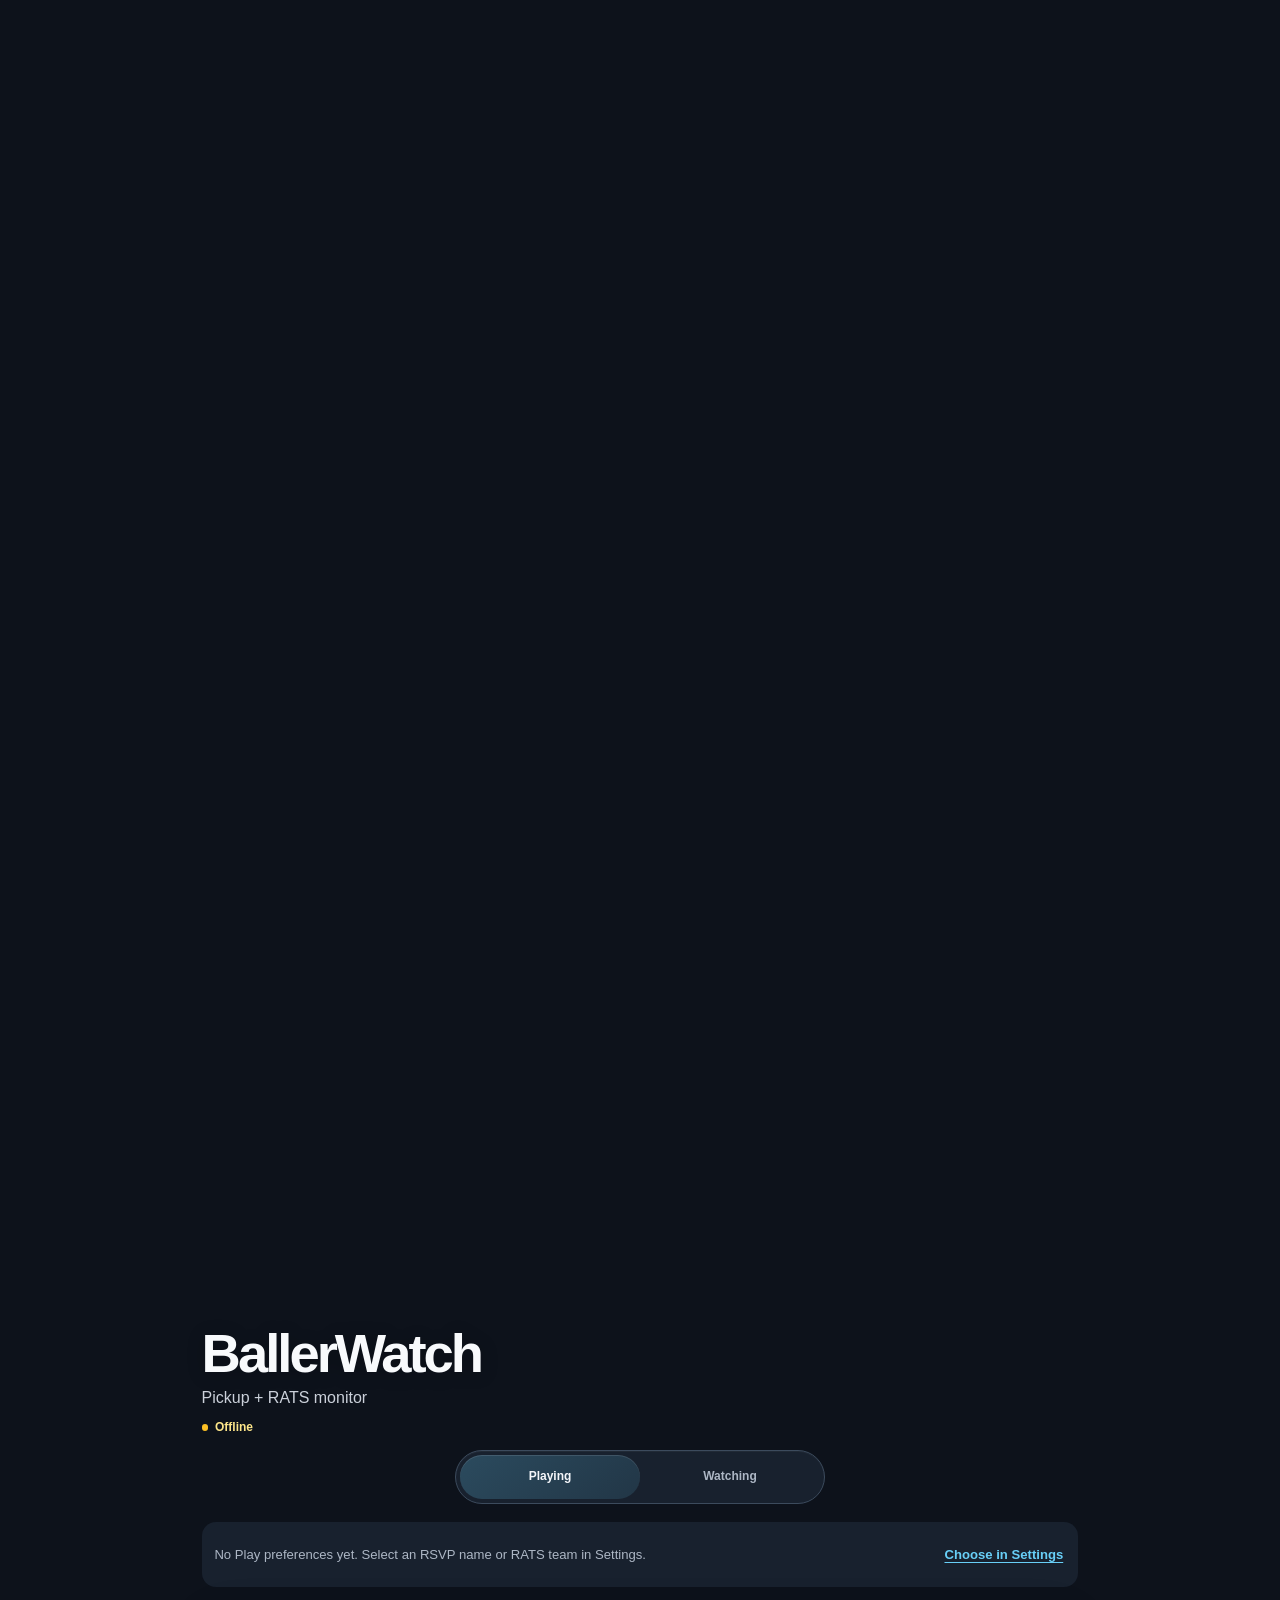
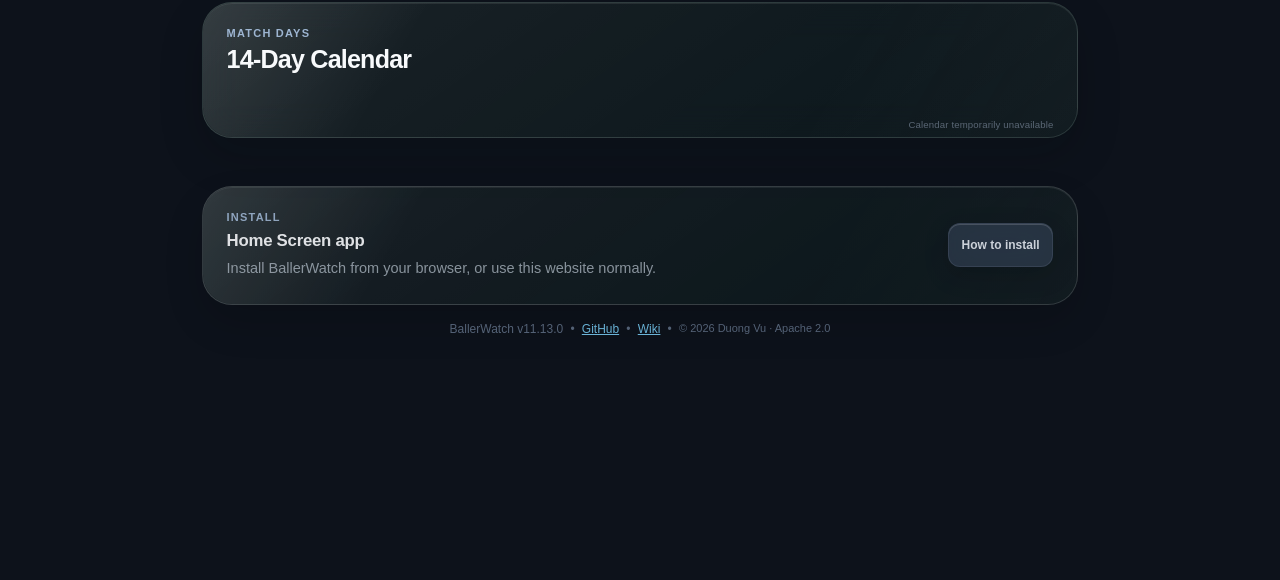
==== commit b687d547: "chore(release): prepare BallerWatch 11.13.0 cup coverage and versioned PWA cache" ====
--- a/frontend/web/index.html
+++ b/frontend/web/index.html
@@ -11,12 +11,12 @@
   <meta name="apple-mobile-web-app-title" content="BallerWatch">
   <meta name="description" content="A moment of football. Then everything you need for your next match.">
   <title>BallerWatch — Your matchday</title>
-  <link rel="manifest" href="./manifest.webmanifest?v=11.12.0">
-  <link rel="icon" href="./icon.svg?v=11.12.0" type="image/svg+xml">
-  <link rel="apple-touch-icon" sizes="180x180" href="./apple-touch-icon.png?v=11.12.0">
-  <script src="./v2/prepaint.js?v=11.12.0"></script>
-  <link rel="stylesheet" href="./styles.css?v=11.12.0">
-  <link rel="stylesheet" href="./v2/styles.css?v=11.12.0">
+  <link rel="manifest" href="./manifest.webmanifest?v=11.13.0">
+  <link rel="icon" href="./icon.svg?v=11.13.0" type="image/svg+xml">
+  <link rel="apple-touch-icon" sizes="180x180" href="./apple-touch-icon.png?v=11.13.0">
+  <script src="./v2/prepaint.js?v=11.13.0"></script>
+  <link rel="stylesheet" href="./styles.css?v=11.13.0">
+  <link rel="stylesheet" href="./v2/styles.css?v=11.13.0">
 </head>
 <body>
   <div class="status-bar-glass" aria-hidden="true"></div>
@@ -75,7 +75,7 @@
     <p class="v2-static-welcome" hidden>Matchday, at your pace. Motion is reduced on this device.</p>
     <header class="hero">
       <div class="brand-lockup">
-        <div class="brand-mark" aria-hidden="true"><img class="brand-icon" src="./icon.svg?v=11.12.0" alt=""></div>
+        <div class="brand-mark" aria-hidden="true"><img class="brand-icon" src="./icon.svg?v=11.13.0" alt=""></div>
         <div>
           <p class="eyebrow">SOCCER AT A GLANCE</p>
           <h1 id="matchday-heading" tabindex="-1">BallerWatch</h1>
@@ -819,7 +819,7 @@
     </form>
   </dialog>
 
-  <script type="module" src="./app.js?v=11.12.0"></script>
-  <script type="module" src="./v2/app.js?v=11.12.0"></script>
+  <script type="module" src="./app.js?v=11.13.0"></script>
+  <script type="module" src="./v2/app.js?v=11.13.0"></script>
 </body>
 </html>
